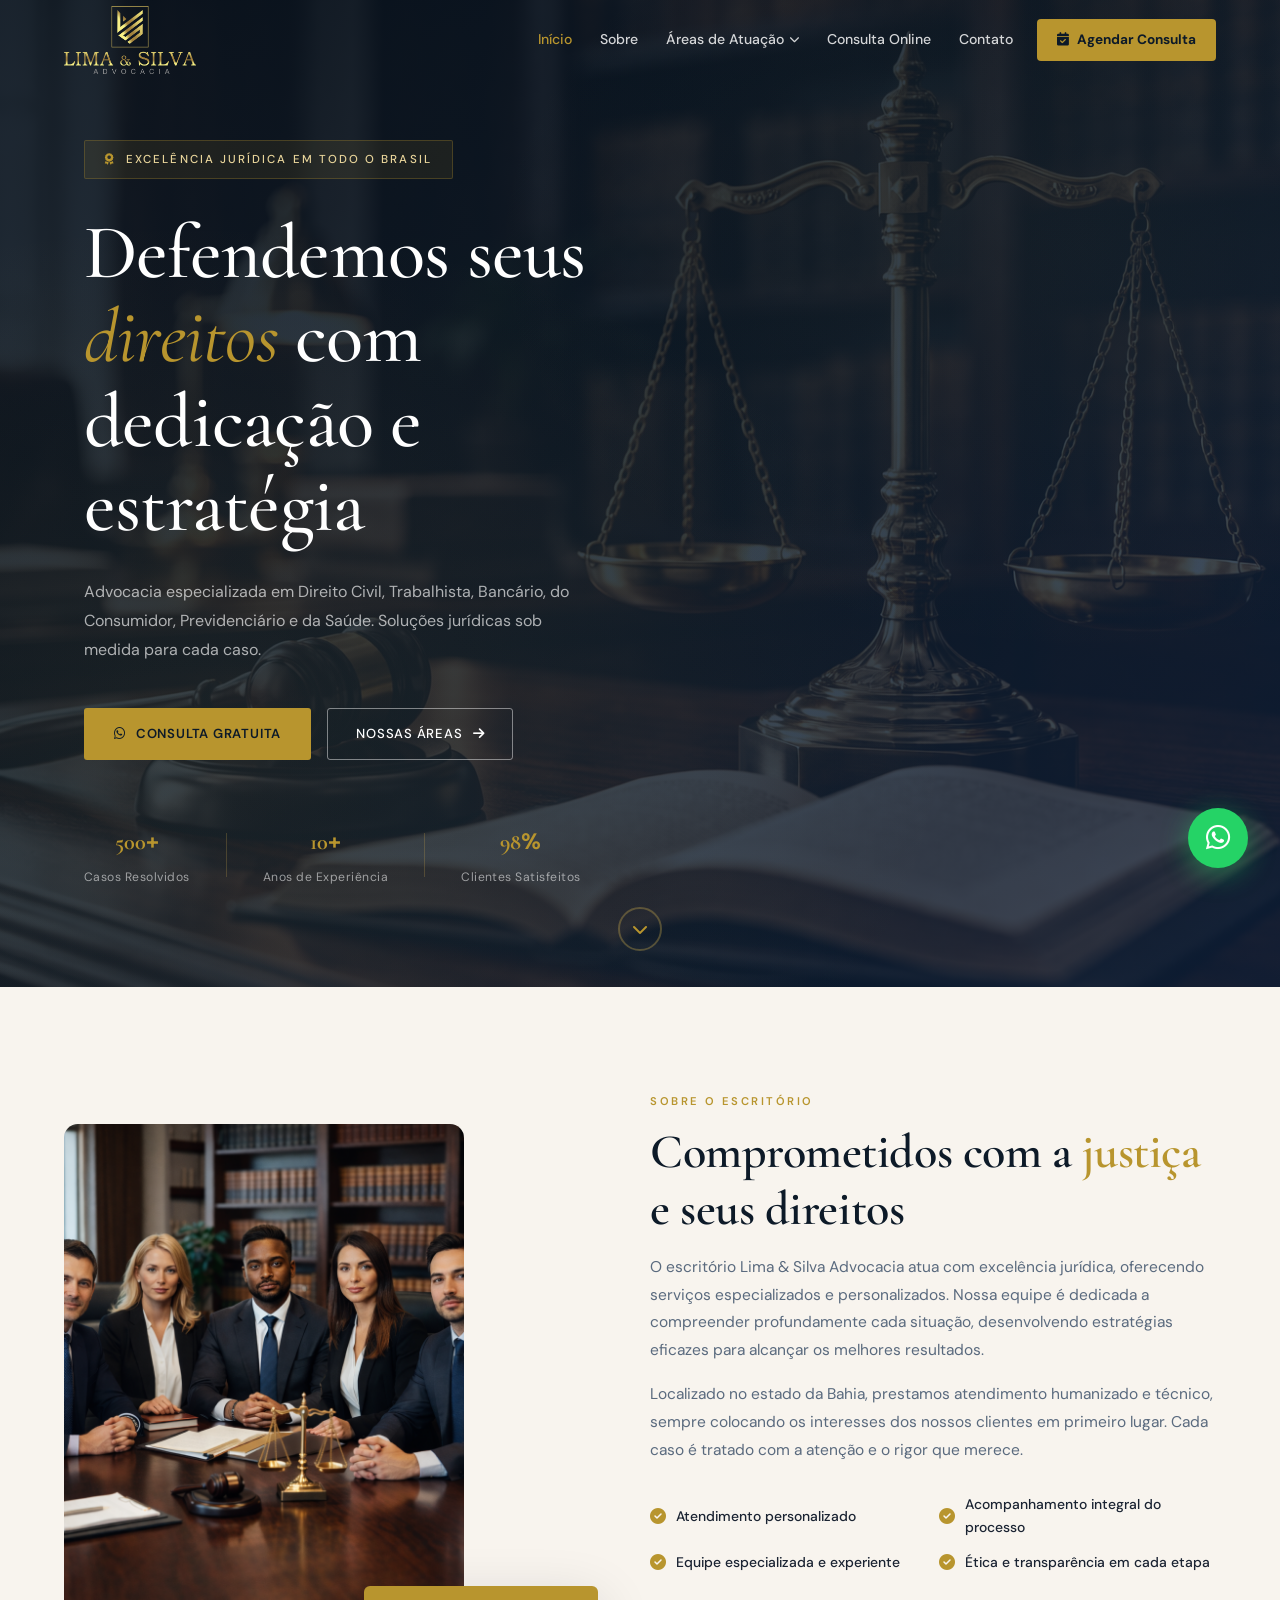
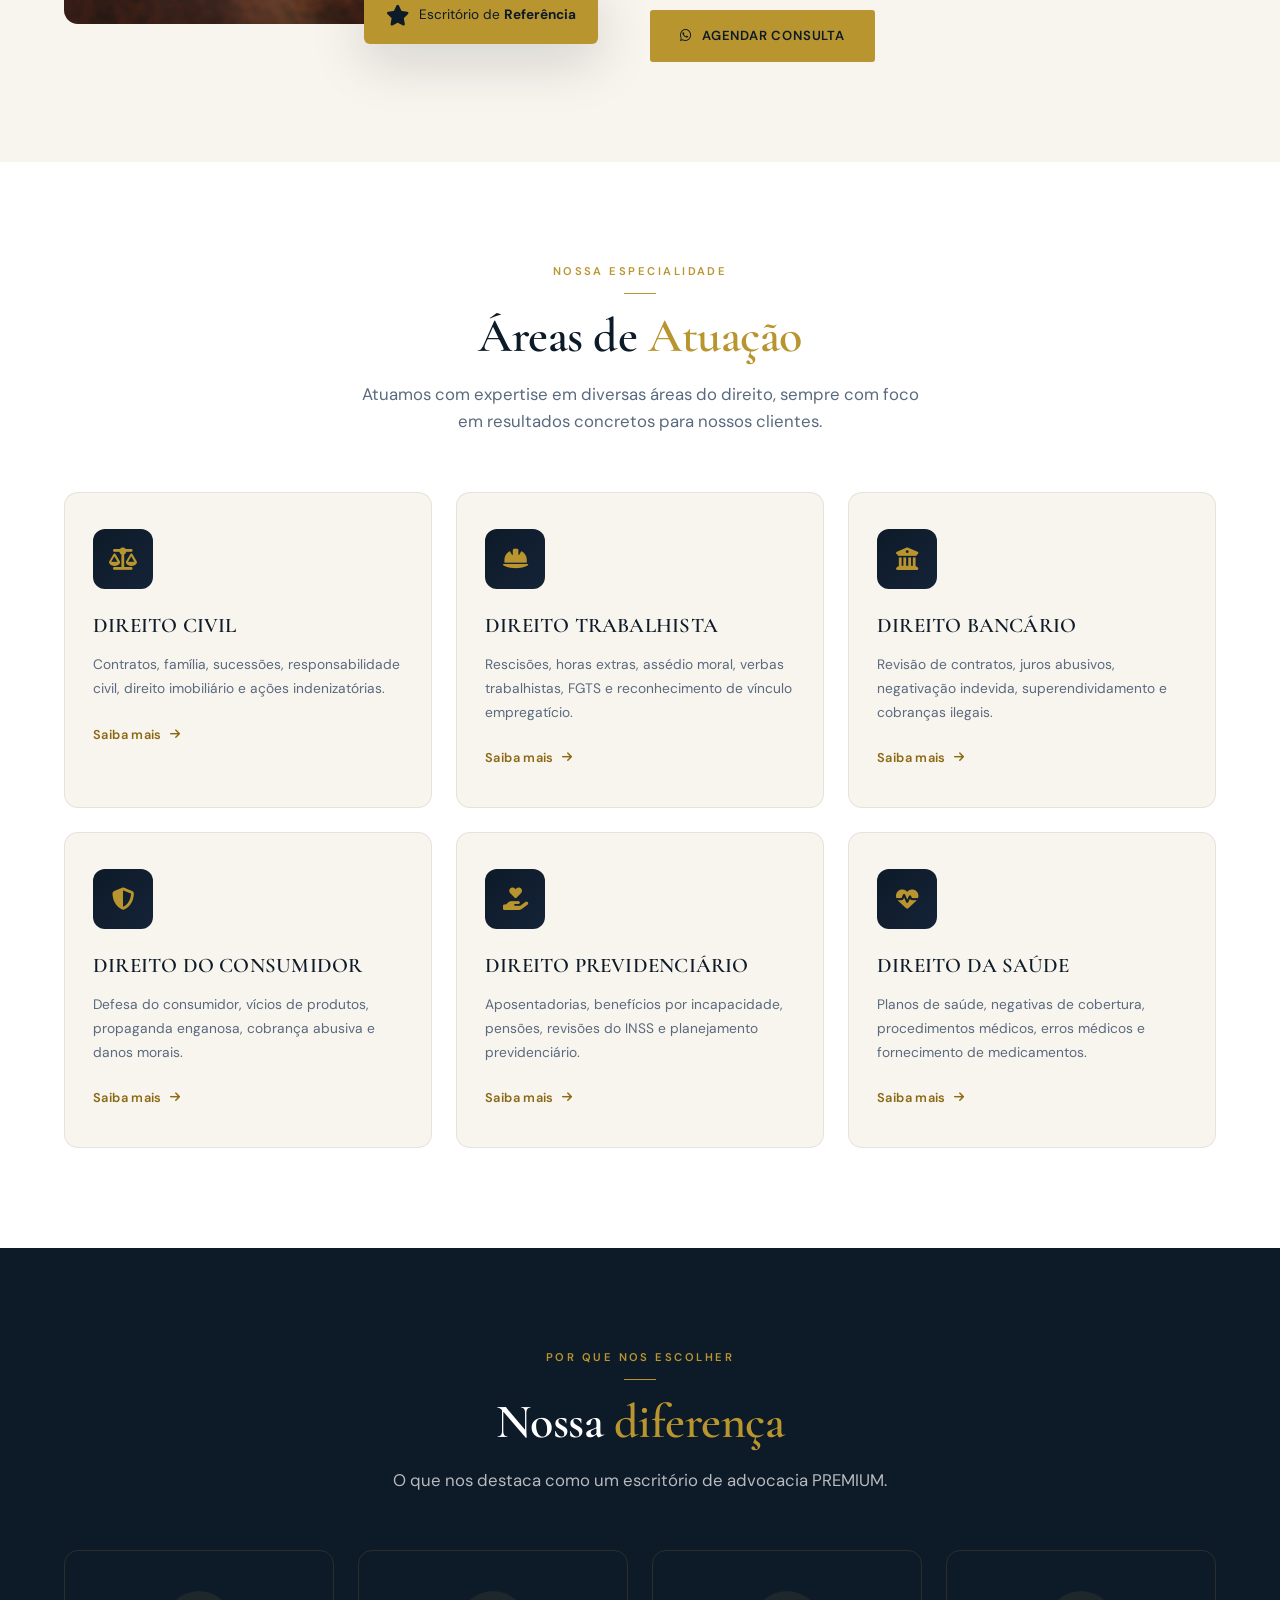
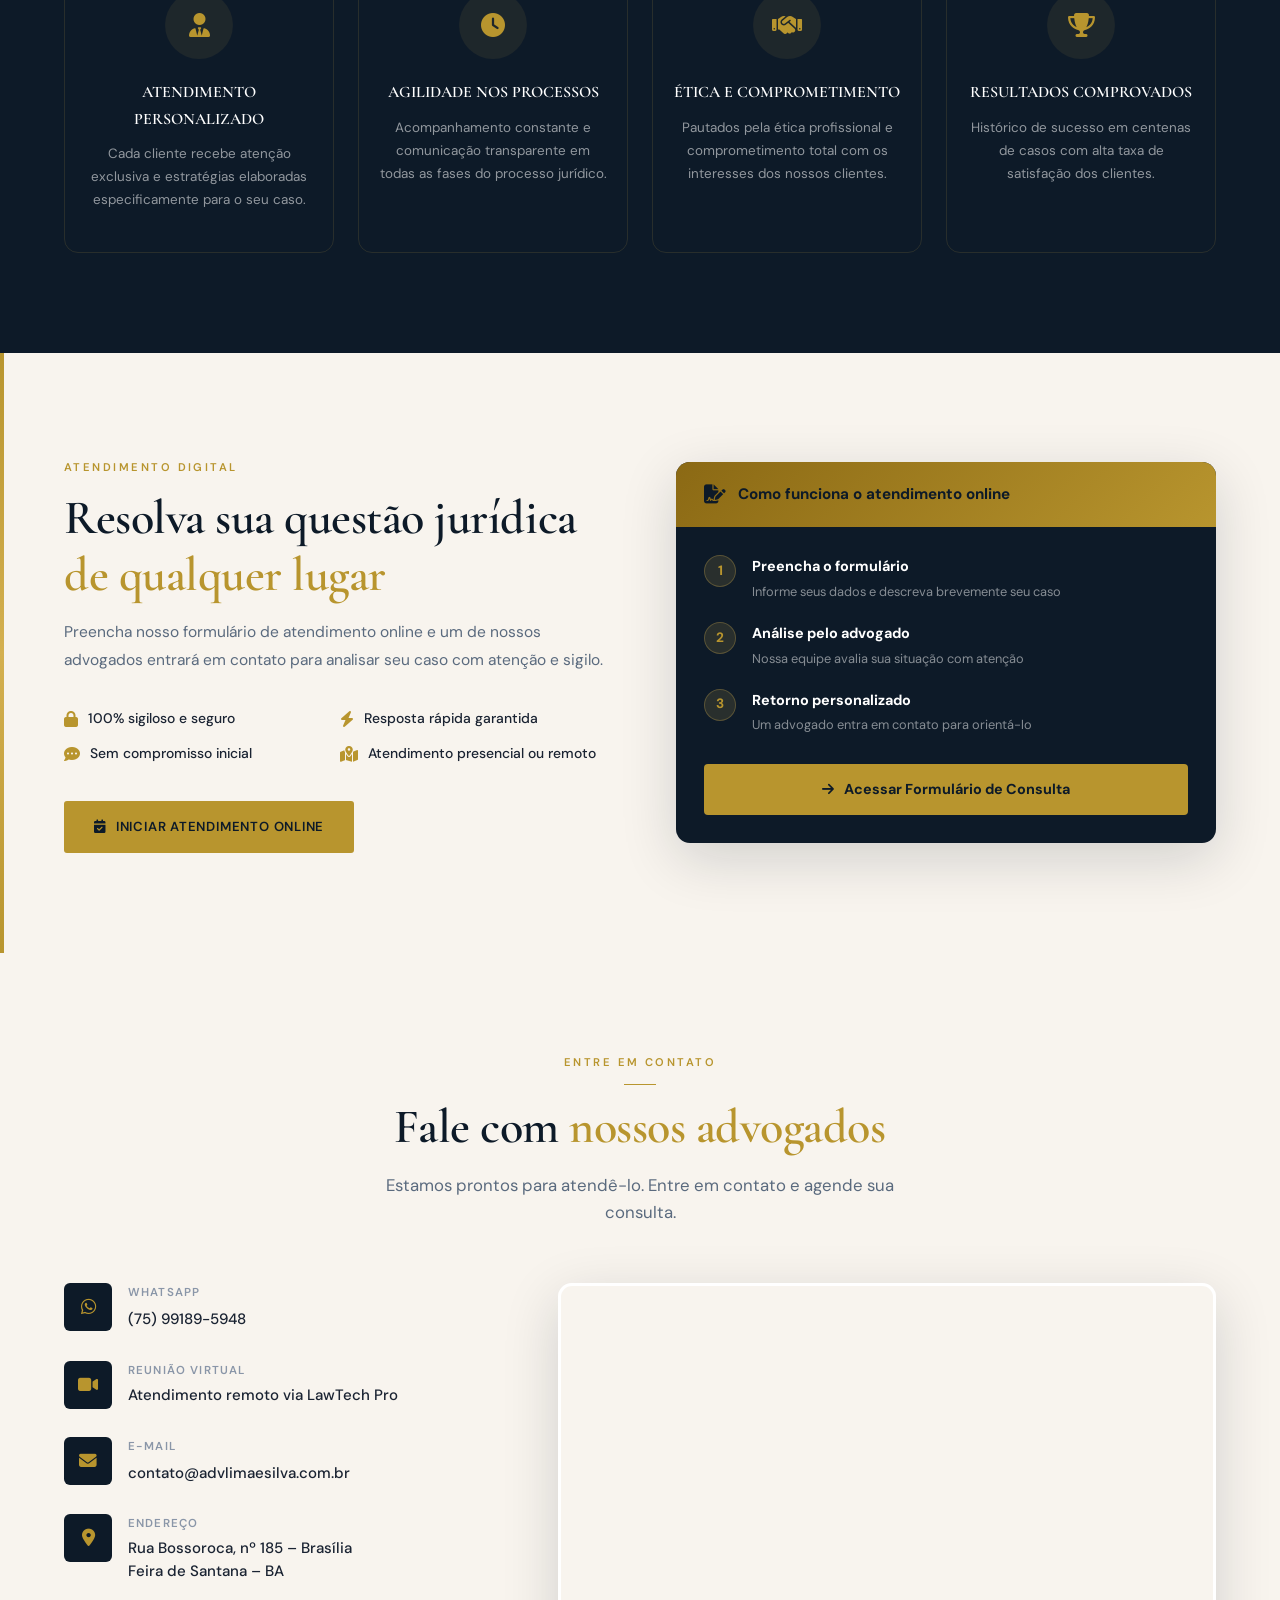
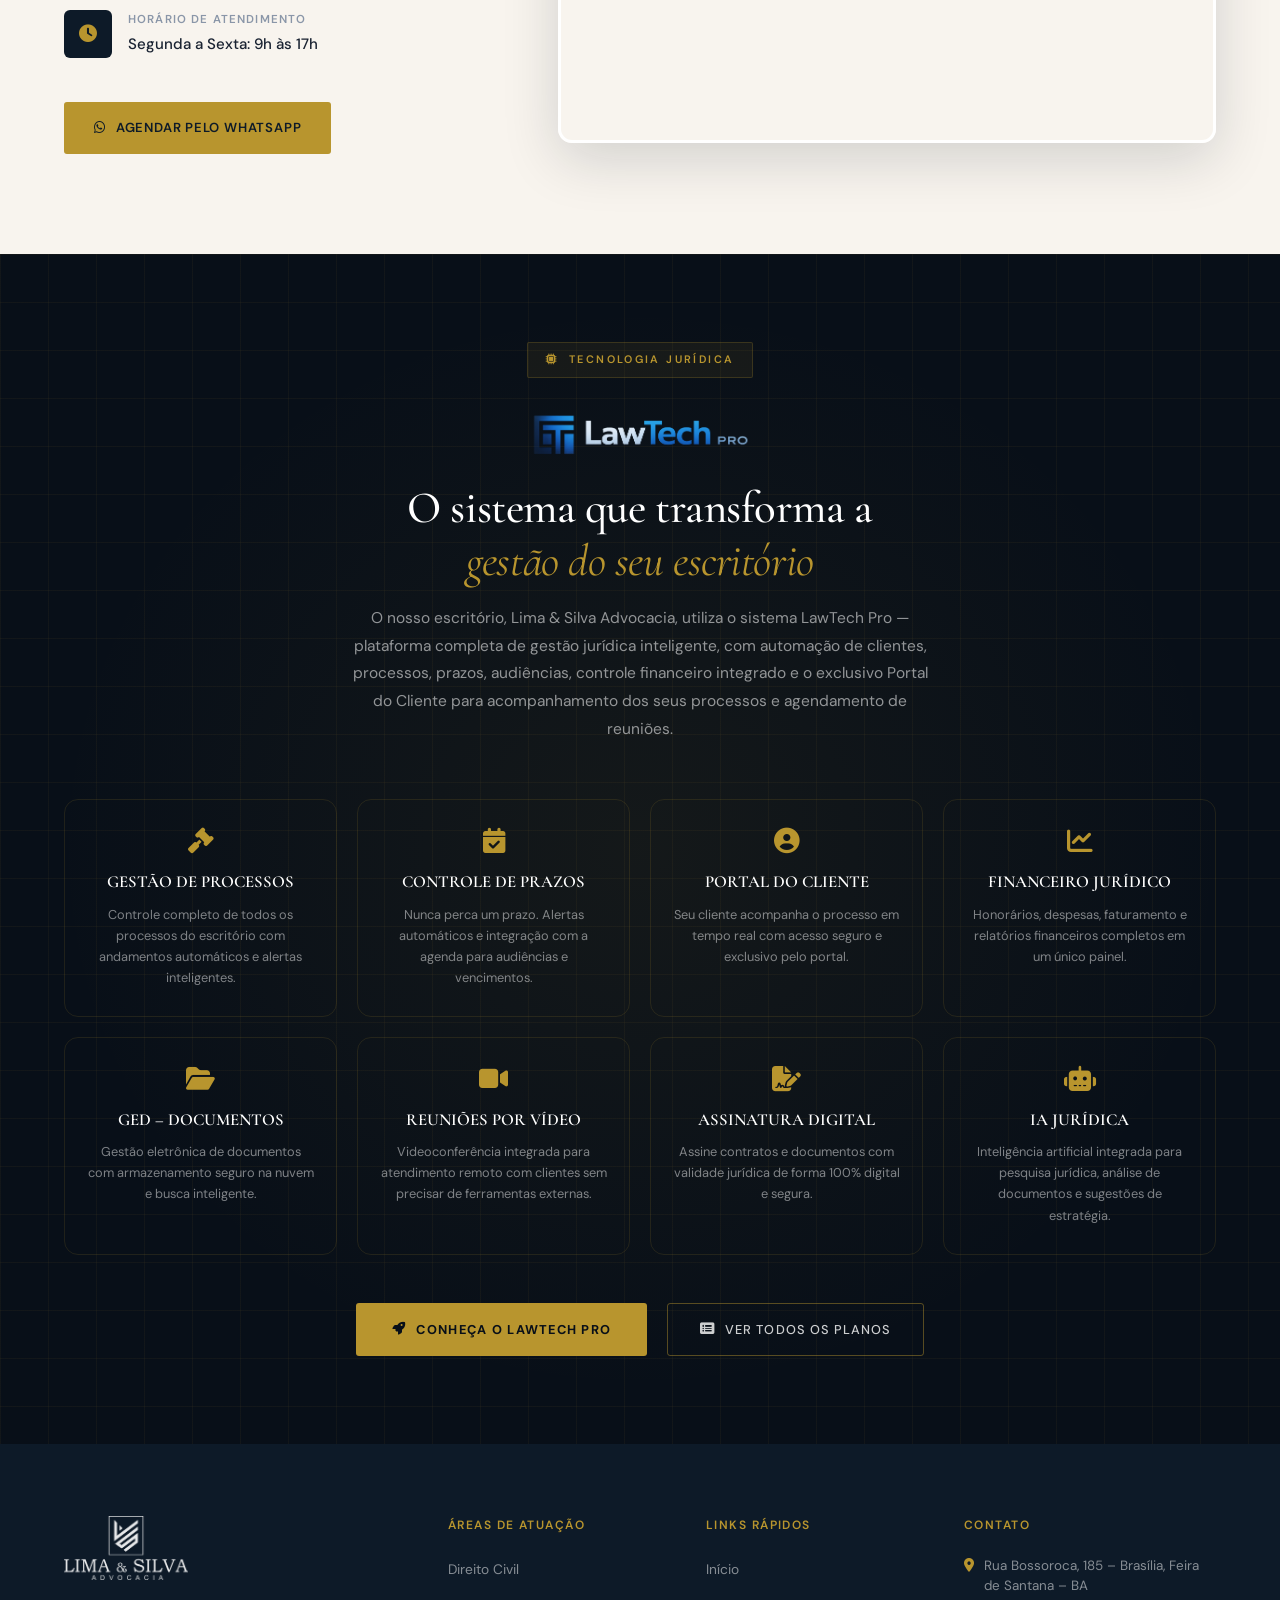
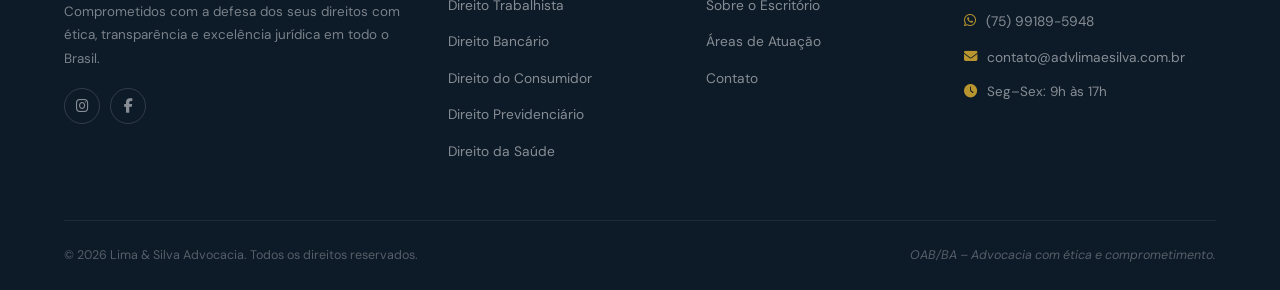
==== index.html @ 9a578c6a "style: grayscale footer logo; update location text in about section Co-Authored-By: Claude Sonnet 4." ====
<!DOCTYPE html>
<html lang="pt-BR">
<head>
  <meta charset="UTF-8">
  <meta name="viewport" content="width=device-width, initial-scale=1.0">
  <meta name="description" content="Lima & Silva Advocacia – Escritório especializado em Direito Civil, Trabalhista, Bancário, do Consumidor, Previdenciário e da Saúde. Atendimento em Feira de Santana, BA.">
  <meta name="keywords" content="advogado Feira de Santana, advocacia Bahia, direito civil, direito trabalhista, direito bancário, direito do consumidor, direito previdenciário, direito da saúde, Lima e Silva advocacia">
  <meta name="author" content="Lima & Silva Advocacia">
  <meta name="robots" content="index, follow">
  <meta name="theme-color" content="#0d1b2a">

  <!-- Open Graph -->
  <meta property="og:title" content="Lima & Silva Advocacia | Feira de Santana – BA">
  <meta property="og:description" content="Escritório de advocacia especializado com excelência jurídica em Direito Civil, Trabalhista, Bancário, Consumidor, Previdenciário e Saúde.">
  <meta property="og:type" content="website">
  <meta property="og:url" content="https://www.advlimaesilva.com.br">
  <meta property="og:locale" content="pt_BR">

  <link rel="canonical" href="https://www.advlimaesilva.com.br">
  <meta property="og:image" content="https://www.advlimaesilva.com.br/imagens/og-image.png">
  <meta property="og:image:width" content="1200">
  <meta property="og:image:height" content="630">

  <!-- Favicon -->
  <link rel="icon" type="image/png" sizes="512x512" href="imagens/Favicon.png">
  <link rel="apple-touch-icon" href="imagens/Favicon.png">

  <title>Lima & Silva Advocacia | Direito Civil, Trabalhista, Bancário | Feira de Santana – BA</title>

  <!-- Fonts -->
  <link rel="preconnect" href="https://fonts.googleapis.com">
  <link rel="preconnect" href="https://fonts.gstatic.com" crossorigin>
  <link href="https://fonts.googleapis.com/css2?family=Cormorant+Garamond:ital,wght@0,400;0,500;0,600;0,700;1,400;1,600&family=DM+Sans:opsz,wght@9..40,300;9..40,400;9..40,500;9..40,600;9..40,700&display=swap" rel="stylesheet">
  <link rel="stylesheet" href="https://cdnjs.cloudflare.com/ajax/libs/font-awesome/6.5.0/css/all.min.css">
  <link rel="stylesheet" href="style.css">

  <!-- Schema.org – LocalBusiness / LegalService -->
  <script type="application/ld+json">
  {
    "@context": "https://schema.org",
    "@type": "LegalService",
    "name": "Lima & Silva Advocacia",
    "url": "https://www.advlimaesilva.com.br",
    "telephone": "+55-75-99189-5948",
    "email": "contato@advlimaesilva.com.br",
    "address": {
      "@type": "PostalAddress",
      "streetAddress": "Rua Bossoroca, 185",
      "addressLocality": "Feira de Santana",
      "addressRegion": "BA",
      "addressCountry": "BR"
    },
    "openingHours": "Mo-Fr 09:00-17:00",
    "description": "Escritório de advocacia especializado em Direito Civil, Trabalhista, Bancário, do Consumidor, Previdenciário e da Saúde.",
    "areaServed": "Feira de Santana e região",
    "knowsAbout": ["Direito Civil","Direito Trabalhista","Direito Bancário","Direito do Consumidor","Direito Previdenciário","Direito da Saúde"],
    "priceRange": "$$"
  }
  </script>
</head>
<body>

<!-- ======== NAVBAR ======== -->
<nav class="navbar" id="navbar">
  <div class="nav-container">
    <a href="index.html" class="nav-logo">
      <img src="imagens/logo.png" alt="Lima & Silva Advocacia" class="logo-img">
    </a>
    <ul class="nav-menu" id="navMenu">
      <li><a href="#inicio" class="nav-link">Início</a></li>
      <li><a href="#sobre" class="nav-link">Sobre</a></li>
      <li class="dropdown">
        <a href="#areas" class="nav-link">Áreas de Atuação <i class="fas fa-chevron-down"></i></a>
        <ul class="dropdown-menu">
          <li><a href="direito-civil.html"><i class="fas fa-balance-scale"></i> Direito Civil</a></li>
          <li><a href="direito-trabalhista.html"><i class="fas fa-hard-hat"></i> Direito Trabalhista</a></li>
          <li><a href="direito-bancario.html"><i class="fas fa-university"></i> Direito Bancário</a></li>
          <li><a href="direito-consumidor.html"><i class="fas fa-shield-alt"></i> Direito do Consumidor</a></li>
          <li><a href="direito-previdenciario.html"><i class="fas fa-hand-holding-heart"></i> Direito Previdenciário</a></li>
          <li><a href="direito-saude.html"><i class="fas fa-heartbeat"></i> Direito da Saúde</a></li>
        </ul>
      </li>
      <li><a href="#consulta-online" class="nav-link">Consulta Online</a></li>
      <li><a href="#contato" class="nav-link">Contato</a></li>
      <li><a href="https://www.lawtechpro.com.br/p.html?id=1" class="nav-btn" target="_blank" rel="noopener"><i class="fas fa-calendar-check"></i> Agendar Consulta</a></li>
    </ul>
    <button class="hamburger" id="hamburger" aria-label="Abrir menu">
      <span></span><span></span><span></span>
    </button>
  </div>
</nav>

<!-- ======== HERO ======== -->
<section class="hero" id="inicio">
  <div class="hero-bg"></div>
  <div class="hero-content">
    <p class="hero-badge fade-up"><i class="fas fa-award"></i> Excelência Jurídica em Todo o Brasil</p>
    <h1 class="hero-title fade-up">Defendemos seus<br><em>direitos</em> com<br>dedicação e estratégia</h1>
    <p class="hero-desc fade-up">Advocacia especializada em Direito Civil, Trabalhista, Bancário, do Consumidor, Previdenciário e da Saúde. Soluções jurídicas sob medida para cada caso.</p>
    <div class="hero-actions fade-up">
      <a href="https://wa.me/5575991895948?text=Olá,%20gostaria%20de%20agendar%20uma%20consulta." class="btn-primary" target="_blank" rel="noopener">
        <i class="fab fa-whatsapp"></i> Consulta Gratuita
      </a>
      <a href="#areas" class="btn-outline">
        Nossas Áreas <i class="fas fa-arrow-right"></i>
      </a>
    </div>
    <div class="hero-stats fade-up">
      <div class="stat">
        <span class="stat-num" data-target="500">0</span><span>+</span>
        <p>Casos Resolvidos</p>
      </div>
      <div class="stat-divider"></div>
      <div class="stat">
        <span class="stat-num" data-target="10">0</span><span>+</span>
        <p>Anos de Experiência</p>
      </div>
      <div class="stat-divider"></div>
      <div class="stat">
        <span class="stat-num" data-target="98">0</span><span>%</span>
        <p>Clientes Satisfeitos</p>
      </div>
    </div>
  </div>
  <div class="hero-scroll">
    <a href="#sobre" aria-label="Rolar para baixo"><i class="fas fa-chevron-down"></i></a>
  </div>
</section>

<!-- ======== ABOUT ======== -->
<section class="about" id="sobre">
  <div class="container">
    <div class="about-grid">
      <div class="about-img fade-up">
        <div class="about-img-box">
          <div class="about-img-inner">
            <img src="imagens/Sobre.png" alt="Lima & Silva Advocacia – Equipe e Escritório">
          </div>
          <div class="about-badge">
            <i class="fas fa-star"></i>
            <span>Escritório de <strong>Referência</strong></span>
          </div>
        </div>
      </div>
      <div class="about-content fade-up">
        <span class="section-label">Sobre o Escritório</span>
        <h2 class="section-title">Comprometidos com a <span class="gold">justiça</span> e seus direitos</h2>
        <p class="about-text">O escritório Lima & Silva Advocacia atua com excelência jurídica, oferecendo serviços especializados e personalizados. Nossa equipe é dedicada a compreender profundamente cada situação, desenvolvendo estratégias eficazes para alcançar os melhores resultados.</p>
        <p class="about-text">Localizado no estado da Bahia, prestamos atendimento humanizado e técnico, sempre colocando os interesses dos nossos clientes em primeiro lugar. Cada caso é tratado com a atenção e o rigor que merece.</p>
        <div class="about-features">
          <div class="feature"><i class="fas fa-check-circle"></i><span>Atendimento personalizado</span></div>
          <div class="feature"><i class="fas fa-check-circle"></i><span>Acompanhamento integral do processo</span></div>
          <div class="feature"><i class="fas fa-check-circle"></i><span>Equipe especializada e experiente</span></div>
          <div class="feature"><i class="fas fa-check-circle"></i><span>Ética e transparência em cada etapa</span></div>
        </div>
        <a href="https://wa.me/5575991895948?text=Olá,%20gostaria%20de%20agendar%20uma%20consulta." class="btn-primary" target="_blank" rel="noopener">
          <i class="fab fa-whatsapp"></i> Agendar Consulta
        </a>
      </div>
    </div>
  </div>
</section>

<!-- ======== AREAS ======== -->
<section class="areas" id="areas">
  <div class="container">
    <div class="section-header fade-up">
      <span class="section-label">Nossa Especialidade</span>
      <h2 class="section-title">Áreas de <span class="gold">Atuação</span></h2>
      <p class="section-desc">Atuamos com expertise em diversas áreas do direito, sempre com foco em resultados concretos para nossos clientes.</p>
    </div>
    <div class="areas-grid">
      <a href="direito-civil.html" class="area-card fade-up">
        <div class="area-icon"><i class="fas fa-balance-scale"></i></div>
        <h3>Direito Civil</h3>
        <p>Contratos, família, sucessões, responsabilidade civil, direito imobiliário e ações indenizatórias.</p>
        <span class="area-link">Saiba mais <i class="fas fa-arrow-right"></i></span>
      </a>
      <a href="direito-trabalhista.html" class="area-card fade-up">
        <div class="area-icon"><i class="fas fa-hard-hat"></i></div>
        <h3>Direito Trabalhista</h3>
        <p>Rescisões, horas extras, assédio moral, verbas trabalhistas, FGTS e reconhecimento de vínculo empregatício.</p>
        <span class="area-link">Saiba mais <i class="fas fa-arrow-right"></i></span>
      </a>
      <a href="direito-bancario.html" class="area-card fade-up">
        <div class="area-icon"><i class="fas fa-university"></i></div>
        <h3>Direito Bancário</h3>
        <p>Revisão de contratos, juros abusivos, negativação indevida, superendividamento e cobranças ilegais.</p>
        <span class="area-link">Saiba mais <i class="fas fa-arrow-right"></i></span>
      </a>
      <a href="direito-consumidor.html" class="area-card fade-up">
        <div class="area-icon"><i class="fas fa-shield-alt"></i></div>
        <h3>Direito do Consumidor</h3>
        <p>Defesa do consumidor, vícios de produtos, propaganda enganosa, cobrança abusiva e danos morais.</p>
        <span class="area-link">Saiba mais <i class="fas fa-arrow-right"></i></span>
      </a>
      <a href="direito-previdenciario.html" class="area-card fade-up">
        <div class="area-icon"><i class="fas fa-hand-holding-heart"></i></div>
        <h3>Direito Previdenciário</h3>
        <p>Aposentadorias, benefícios por incapacidade, pensões, revisões do INSS e planejamento previdenciário.</p>
        <span class="area-link">Saiba mais <i class="fas fa-arrow-right"></i></span>
      </a>
      <a href="direito-saude.html" class="area-card fade-up">
        <div class="area-icon"><i class="fas fa-heartbeat"></i></div>
        <h3>Direito da Saúde</h3>
        <p>Planos de saúde, negativas de cobertura, procedimentos médicos, erros médicos e fornecimento de medicamentos.</p>
        <span class="area-link">Saiba mais <i class="fas fa-arrow-right"></i></span>
      </a>
    </div>
  </div>
</section>

<!-- ======== WHY US ======== -->
<section class="why-us">
  <div class="container">
    <div class="section-header light fade-up">
      <span class="section-label">Por Que Nos Escolher</span>
      <h2 class="section-title">Nossa <span class="gold">diferença</span></h2>
      <p class="section-desc">O que nos destaca como um escritório de advocacia PREMIUM.</p>
    </div>
    <div class="why-grid">
      <div class="why-card fade-up">
        <div class="why-icon"><i class="fas fa-user-tie"></i></div>
        <h3>Atendimento Personalizado</h3>
        <p>Cada cliente recebe atenção exclusiva e estratégias elaboradas especificamente para o seu caso.</p>
      </div>
      <div class="why-card fade-up">
        <div class="why-icon"><i class="fas fa-clock"></i></div>
        <h3>Agilidade nos Processos</h3>
        <p>Acompanhamento constante e comunicação transparente em todas as fases do processo jurídico.</p>
      </div>
      <div class="why-card fade-up">
        <div class="why-icon"><i class="fas fa-handshake"></i></div>
        <h3>Ética e Comprometimento</h3>
        <p>Pautados pela ética profissional e comprometimento total com os interesses dos nossos clientes.</p>
      </div>
      <div class="why-card fade-up">
        <div class="why-icon"><i class="fas fa-trophy"></i></div>
        <h3>Resultados Comprovados</h3>
        <p>Histórico de sucesso em centenas de casos com alta taxa de satisfação dos clientes.</p>
      </div>
    </div>
  </div>
</section>

<!-- ======== LEAD CAPTURE ======== -->
<section class="lead-capture" id="consulta-online">
  <div class="container">
    <div class="lead-grid">
      <div class="lead-content fade-up">
        <span class="section-label">Atendimento Digital</span>
        <h2 class="section-title">Resolva sua questão jurídica <span class="gold">de qualquer lugar</span></h2>
        <p>Preencha nosso formulário de atendimento online e um de nossos advogados entrará em contato para analisar seu caso com atenção e sigilo.</p>
        <div class="lead-benefits">
          <div class="lead-benefit"><i class="fas fa-lock"></i><span>100% sigiloso e seguro</span></div>
          <div class="lead-benefit"><i class="fas fa-bolt"></i><span>Resposta rápida garantida</span></div>
          <div class="lead-benefit"><i class="fas fa-comment-dots"></i><span>Sem compromisso inicial</span></div>
          <div class="lead-benefit"><i class="fas fa-map-marked-alt"></i><span>Atendimento presencial ou remoto</span></div>
        </div>
        <a href="https://www.lawtechpro.com.br/p.html?id=1" class="btn-primary" target="_blank" rel="noopener">
          <i class="fas fa-calendar-check"></i> Iniciar Atendimento Online
        </a>
      </div>
      <div class="fade-up">
        <div class="lead-card">
          <div class="lead-card-header">
            <i class="fas fa-file-signature"></i>
            <span>Como funciona o atendimento online</span>
          </div>
          <div class="lead-steps">
            <div class="lead-step">
              <div class="step-num">1</div>
              <div>
                <strong>Preencha o formulário</strong>
                <p>Informe seus dados e descreva brevemente seu caso</p>
              </div>
            </div>
            <div class="lead-step">
              <div class="step-num">2</div>
              <div>
                <strong>Análise pelo advogado</strong>
                <p>Nossa equipe avalia sua situação com atenção</p>
              </div>
            </div>
            <div class="lead-step">
              <div class="step-num">3</div>
              <div>
                <strong>Retorno personalizado</strong>
                <p>Um advogado entra em contato para orientá-lo</p>
              </div>
            </div>
          </div>
          <a href="https://www.lawtechpro.com.br/p.html?id=1" class="lead-btn" target="_blank" rel="noopener">
            <i class="fas fa-arrow-right"></i> Acessar Formulário de Consulta
          </a>
        </div>
      </div>
    </div>
  </div>
</section>

<!-- ======== CONTACT ======== -->
<section class="contact" id="contato">
  <div class="container">
    <div class="section-header fade-up">
      <span class="section-label">Entre em Contato</span>
      <h2 class="section-title">Fale com <span class="gold">nossos advogados</span></h2>
      <p class="section-desc">Estamos prontos para atendê-lo. Entre em contato e agende sua consulta.</p>
    </div>
    <div class="contact-grid">
      <div class="contact-info fade-up">
        <div class="contact-item">
          <div class="contact-icon"><i class="fab fa-whatsapp"></i></div>
          <div>
            <h4>WhatsApp</h4>
            <a href="https://wa.me/5575991895948" target="_blank" rel="noopener">(75) 99189-5948</a>
          </div>
        </div>
        <div class="contact-item">
          <div class="contact-icon"><i class="fas fa-video"></i></div>
          <div>
            <h4>Reunião Virtual</h4>
            <p>Atendimento remoto via LawTech Pro</p>
          </div>
        </div>
        <div class="contact-item">
          <div class="contact-icon"><i class="fas fa-envelope"></i></div>
          <div>
            <h4>E-mail</h4>
            <a href="mailto:contato@advlimaesilva.com.br">contato@advlimaesilva.com.br</a>
          </div>
        </div>
        <div class="contact-item">
          <div class="contact-icon"><i class="fas fa-map-marker-alt"></i></div>
          <div>
            <h4>Endereço</h4>
            <p>Rua Bossoroca, nº 185 – Brasília<br>Feira de Santana – BA</p>
          </div>
        </div>
        <div class="contact-item">
          <div class="contact-icon"><i class="fas fa-clock"></i></div>
          <div>
            <h4>Horário de Atendimento</h4>
            <p>Segunda a Sexta: 9h às 17h</p>
          </div>
        </div>
        <a href="https://wa.me/5575991895948?text=Olá,%20gostaria%20de%20agendar%20uma%20consulta." class="btn-primary wpp-btn" target="_blank" rel="noopener">
          <i class="fab fa-whatsapp"></i> Agendar pelo WhatsApp
        </a>
      </div>
      <div class="contact-map fade-up">
        <iframe
          src="https://maps.google.com/maps?q=Rua+Bossoroca+185+Brasilia+Feira+de+Santana+BA&output=embed"
          title="Localização Lima & Silva Advocacia – Feira de Santana BA"
          allowfullscreen=""
          loading="lazy"
          referrerpolicy="no-referrer-when-downgrade">
        </iframe>
      </div>
    </div>
  </div>
</section>

<!-- ======== LAWTECH PRO BANNER ======== -->
<section class="lawtech-banner" id="lawtech">
  <div class="container">
    <div class="lawtech-inner">

      <div class="lawtech-top fade-up">
        <div class="lawtech-eyebrow"><i class="fas fa-microchip"></i> Tecnologia Jurídica</div>
        <img src="imagens/Logo LawTech Pro.png" alt="LawTech Pro" class="lawtech-logo-img">
        <h2 class="lawtech-headline">O sistema que transforma a<br><em>gestão do seu escritório</em></h2>
        <p class="lawtech-sub">O nosso escritório, Lima &amp; Silva Advocacia, utiliza o sistema LawTech Pro — plataforma completa de gestão jurídica inteligente, com automação de clientes, processos, prazos, audiências, controle financeiro integrado e o exclusivo Portal do Cliente para acompanhamento dos seus processos e agendamento de reuniões.</p>
      </div>

      <!-- 8 Feature Cards -->
      <div class="lawtech-features-grid fade-up">
        <div class="lawtech-feat-card">
          <i class="fas fa-gavel"></i>
          <h4>Gestão de Processos</h4>
          <p>Controle completo de todos os processos do escritório com andamentos automáticos e alertas inteligentes.</p>
        </div>
        <div class="lawtech-feat-card">
          <i class="fas fa-calendar-check"></i>
          <h4>Controle de Prazos</h4>
          <p>Nunca perca um prazo. Alertas automáticos e integração com a agenda para audiências e vencimentos.</p>
        </div>
        <div class="lawtech-feat-card">
          <i class="fas fa-user-circle"></i>
          <h4>Portal do Cliente</h4>
          <p>Seu cliente acompanha o processo em tempo real com acesso seguro e exclusivo pelo portal.</p>
        </div>
        <div class="lawtech-feat-card">
          <i class="fas fa-chart-line"></i>
          <h4>Financeiro Jurídico</h4>
          <p>Honorários, despesas, faturamento e relatórios financeiros completos em um único painel.</p>
        </div>
        <div class="lawtech-feat-card">
          <i class="fas fa-folder-open"></i>
          <h4>GED – Documentos</h4>
          <p>Gestão eletrônica de documentos com armazenamento seguro na nuvem e busca inteligente.</p>
        </div>
        <div class="lawtech-feat-card">
          <i class="fas fa-video"></i>
          <h4>Reuniões por Vídeo</h4>
          <p>Videoconferência integrada para atendimento remoto com clientes sem precisar de ferramentas externas.</p>
        </div>
        <div class="lawtech-feat-card">
          <i class="fas fa-file-signature"></i>
          <h4>Assinatura Digital</h4>
          <p>Assine contratos e documentos com validade jurídica de forma 100% digital e segura.</p>
        </div>
        <div class="lawtech-feat-card">
          <i class="fas fa-robot"></i>
          <h4>IA Jurídica</h4>
          <p>Inteligência artificial integrada para pesquisa jurídica, análise de documentos e sugestões de estratégia.</p>
        </div>
      </div>

      <div class="lawtech-ctas fade-up">
        <a href="https://www.lawtechpro.com.br" class="btn-lawtech-primary" target="_blank" rel="noopener">
          <i class="fas fa-rocket"></i> Conheça o LawTech Pro
        </a>
        <a href="https://www.lawtechpro.com.br" class="btn-lawtech-outline" target="_blank" rel="noopener">
          <i class="fas fa-list-alt"></i> Ver Todos os Planos
        </a>
      </div>

    </div>
  </div>
</section>

<!-- ======== FOOTER ======== -->
<footer class="footer">
  <div class="container">
    <div class="footer-grid">
      <div class="footer-brand">
        <img src="imagens/logo.png" alt="Lima & Silva Advocacia" class="footer-logo-img">
        <p class="footer-desc">Comprometidos com a defesa dos seus direitos com ética, transparência e excelência jurídica em todo o Brasil.</p>
        <div class="footer-social">
          <a href="https://www.instagram.com/adv.limaesilva" target="_blank" rel="noopener" aria-label="Instagram"><i class="fab fa-instagram"></i></a>
          <a href="https://www.facebook.com/adv.limaesilva" target="_blank" rel="noopener" aria-label="Facebook"><i class="fab fa-facebook-f"></i></a>
        </div>
      </div>
      <div class="footer-col">
        <h4>Áreas de Atuação</h4>
        <ul>
          <li><a href="direito-civil.html">Direito Civil</a></li>
          <li><a href="direito-trabalhista.html">Direito Trabalhista</a></li>
          <li><a href="direito-bancario.html">Direito Bancário</a></li>
          <li><a href="direito-consumidor.html">Direito do Consumidor</a></li>
          <li><a href="direito-previdenciario.html">Direito Previdenciário</a></li>
          <li><a href="direito-saude.html">Direito da Saúde</a></li>
        </ul>
      </div>
      <div class="footer-col">
        <h4>Links Rápidos</h4>
        <ul>
          <li><a href="#inicio">Início</a></li>
          <li><a href="#sobre">Sobre o Escritório</a></li>
          <li><a href="#areas">Áreas de Atuação</a></li>
          <li><a href="#contato">Contato</a></li>
        </ul>
      </div>
      <div class="footer-col">
        <h4>Contato</h4>
        <ul class="footer-contact">
          <li><i class="fas fa-map-marker-alt"></i> Rua Bossoroca, 185 – Brasília, Feira de Santana – BA</li>
          <li><i class="fab fa-whatsapp"></i> <a href="https://wa.me/5575991895948" target="_blank" rel="noopener">(75) 99189-5948</a></li>
          <li><i class="fas fa-envelope"></i> <a href="mailto:contato@advlimaesilva.com.br">contato@advlimaesilva.com.br</a></li>
          <li><i class="fas fa-clock"></i> Seg–Sex: 9h às 17h</li>
        </ul>
      </div>
    </div>
    <div class="footer-bottom">
      <p>© 2026 Lima & Silva Advocacia. Todos os direitos reservados.</p>
      <p class="footer-oab">OAB/BA – Advocacia com ética e comprometimento.</p>
    </div>
  </div>
</footer>

<!-- ======== WHATSAPP FLOAT ======== -->
<a href="https://wa.me/5575991895948?text=Olá,%20gostaria%20de%20agendar%20uma%20consulta." class="whatsapp-float" target="_blank" rel="noopener" aria-label="Fale pelo WhatsApp">
  <i class="fab fa-whatsapp"></i>
  <span class="wpp-tooltip">Fale Conosco</span>
</a>

<!-- ======== BACK TO TOP ======== -->
<button class="back-to-top" id="backToTop" aria-label="Voltar ao topo">
  <i class="fas fa-chevron-up"></i>
</button>

<script src="script.js"></script>
</body>
</html>
---- style.css ----
/* ========================================
   LIMA & SILVA ADVOCACIA — STYLE SHEET
   ======================================== */

/* === VARIABLES === */
:root {
  --navy:       #0d1a28;
  --navy-mid:   #152338;
  --navy-light: #1e3250;
  --gold:       #b8952e;
  --gold-light: #d4b050;
  --gold-pale:  #e8d49a;
  --gold-dark:  #8b6914;
  --white:      #ffffff;
  --cream:      #f8f4ee;
  --cream-mid:  #f0ead9;
  --gray:       #8a96a8;
  --text:       #1a2332;
  --text-light: #5a6a7e;
  --shadow:     0 4px 28px rgba(13,26,40,0.09);
  --shadow-lg:  0 16px 56px rgba(13,26,40,0.16);
  --radius:     6px;
  --radius-lg:  14px;
  --transition: all 0.32s ease;
  --font-heading: 'Cormorant Garamond', 'Georgia', serif;
  --font-body:    'DM Sans', system-ui, sans-serif;
}

/* === RESET === */
*, *::before, *::after { box-sizing: border-box; margin: 0; padding: 0; }
html { scroll-behavior: smooth; font-size: 16px; }
body { font-family: var(--font-body); color: var(--text); background: var(--white); line-height: 1.65; overflow-x: hidden; -webkit-font-smoothing: antialiased; }
img { max-width: 100%; display: block; }
a { text-decoration: none; color: inherit; }
ul { list-style: none; }
button { cursor: pointer; border: none; background: none; font-family: inherit; }

/* === LOGO IMAGE === */
.logo-img {
  height: 68px;
  width: auto;
  max-width: 240px;
  object-fit: contain;
  object-position: left center;
  display: block;
  flex-shrink: 0;
}
.footer-logo-img {
  height: 64px;
  width: auto;
  filter: grayscale(100%) brightness(0.65);
  max-width: 220px;
  object-fit: contain;
  display: block;
  margin-bottom: 20px;
  filter: brightness(0) invert(1);
  opacity: 0.9;
}

/* === UTILITIES === */
.container { max-width: 1200px; margin: 0 auto; padding: 0 24px; }
.gold { color: var(--gold); }

.section-label {
  display: inline-block;
  font-family: var(--font-body);
  font-size: 0.7rem;
  font-weight: 600;
  letter-spacing: 0.22em;
  text-transform: uppercase;
  color: var(--gold);
  margin-bottom: 14px;
  position: relative;
  padding-left: 30px;
}
.section-label::before {
  content: '';
  position: absolute;
  left: 0; top: 50%;
  transform: translateY(-50%);
  width: 22px; height: 1.5px;
  background: var(--gold);
}
.section-title {
  font-family: var(--font-heading);
  font-size: clamp(2rem, 3.8vw, 3rem);
  font-weight: 600;
  color: var(--navy);
  line-height: 1.18;
  margin-bottom: 16px;
  letter-spacing: -0.01em;
}
/* Italic emphasis no título */
.section-title em { font-style: italic; font-weight: 400; }
.section-header { text-align: center; margin-bottom: 56px; }
.section-header .section-label { padding-left: 0; display: block; padding-bottom: 14px; }
.section-header .section-label::before {
  left: 50%; top: auto; bottom: 0;
  transform: translateX(-50%);
  width: 32px;
}
.section-desc { font-size: 1.05rem; color: var(--text-light); max-width: 580px; margin: 0 auto; }
.section-header.light .section-title { color: var(--white); }
.section-header.light .section-desc { color: rgba(255,255,255,0.7); }

/* === BUTTONS === */
.btn-primary {
  display: inline-flex;
  align-items: center;
  gap: 10px;
  background: var(--gold);
  color: var(--navy);
  font-family: var(--font-body);
  font-weight: 600;
  font-size: 0.82rem;
  letter-spacing: 0.06em;
  text-transform: uppercase;
  padding: 15px 30px;
  border-radius: 3px;
  transition: var(--transition);
}
.btn-primary:hover {
  background: var(--gold-light);
  transform: translateY(-2px);
  box-shadow: 0 10px 28px rgba(184,149,46,0.35);
}
.btn-outline {
  display: inline-flex;
  align-items: center;
  gap: 10px;
  border: 1.5px solid rgba(255,255,255,0.45);
  color: var(--white);
  font-family: var(--font-body);
  font-weight: 500;
  font-size: 0.82rem;
  letter-spacing: 0.06em;
  text-transform: uppercase;
  padding: 13px 28px;
  border-radius: 3px;
  transition: var(--transition);
}
.btn-outline:hover { border-color: var(--gold); color: var(--gold); }

/* ========================================
   NAVBAR
   ======================================== */
.navbar {
  position: fixed;
  top: 0; left: 0; right: 0;
  z-index: 1000;
  background: transparent;
  transition: var(--transition);
}
.navbar.scrolled {
  background: rgba(13,27,42,0.97);
  backdrop-filter: blur(12px);
  box-shadow: 0 2px 24px rgba(0,0,0,0.25);
}
.nav-container {
  max-width: 1200px;
  margin: 0 auto;
  padding: 0 24px;
  display: flex;
  align-items: center;
  justify-content: space-between;
  height: 80px;
}
.nav-logo { display: flex; flex-direction: column; line-height: 1; flex-shrink: 0; }
.logo-text {
  font-family: var(--font-heading);
  font-size: 1.35rem;
  font-weight: 600;
  color: var(--white);
  letter-spacing: 0.01em;
}
.logo-amp { color: var(--gold); }
.logo-sub {
  font-size: 0.57rem;
  letter-spacing: 0.3em;
  text-transform: uppercase;
  color: var(--gold);
  margin-top: 3px;
}
.nav-menu {
  display: flex;
  align-items: center;
  gap: 4px;
}
.nav-link {
  color: rgba(255,255,255,0.82);
  font-size: 0.88rem;
  font-weight: 500;
  padding: 8px 12px;
  border-radius: 4px;
  transition: var(--transition);
  display: flex;
  align-items: center;
  gap: 5px;
  white-space: nowrap;
}
.nav-link:hover, .nav-link.active { color: var(--gold); }
.nav-link i { font-size: 0.65rem; transition: transform 0.3s; }
.nav-btn {
  background: var(--gold);
  color: var(--navy) !important;
  font-weight: 700;
  font-size: 0.85rem;
  padding: 10px 20px;
  border-radius: 4px;
  display: inline-flex;
  align-items: center;
  gap: 8px;
  transition: var(--transition);
  white-space: nowrap;
  margin-left: 8px;
}
.nav-btn:hover { background: var(--gold-light); transform: translateY(-1px); }

/* Dropdown */
.dropdown { position: relative; }
.dropdown-menu {
  display: none;
  position: absolute;
  top: calc(100% + 10px);
  left: 50%;
  transform: translateX(-50%);
  background: var(--navy);
  border: 1px solid rgba(201,168,76,0.25);
  border-radius: var(--radius);
  min-width: 260px;
  padding: 8px 0;
  box-shadow: var(--shadow-lg);
  z-index: 100;
  animation: fadeDown 0.2s ease;
}
.dropdown-menu::before {
  content: '';
  position: absolute;
  top: -7px; left: 50%;
  transform: translateX(-50%);
  border: 7px solid transparent;
  border-top: 0;
  border-bottom-color: rgba(201,168,76,0.25);
}
.dropdown:hover .dropdown-menu,
.dropdown.is-open .dropdown-menu { display: block; }
.dropdown:hover .nav-link i,
.dropdown.is-open .nav-link i { transform: rotate(180deg); }
/* Transparent bridge that fills the gap so mouse doesn't "leave" dropdown */
.dropdown::after {
  content: '';
  position: absolute;
  top: 100%;
  left: -12px;
  right: -12px;
  height: 12px;
}
.dropdown-menu a {
  display: flex;
  align-items: center;
  gap: 12px;
  padding: 11px 20px;
  color: rgba(255,255,255,0.78);
  font-size: 0.87rem;
  font-weight: 500;
  transition: var(--transition);
}
.dropdown-menu a i { color: var(--gold); width: 18px; text-align: center; font-size: 0.85rem; }
.dropdown-menu a:hover { color: var(--gold); background: rgba(201,168,76,0.08); }

/* Hamburger */
.hamburger {
  display: none;
  flex-direction: column;
  gap: 5px;
  padding: 8px;
}
.hamburger span {
  display: block;
  width: 24px; height: 2px;
  background: var(--white);
  border-radius: 2px;
  transition: var(--transition);
}
.hamburger.active span:nth-child(1) { transform: translateY(7px) rotate(45deg); }
.hamburger.active span:nth-child(2) { opacity: 0; }
.hamburger.active span:nth-child(3) { transform: translateY(-7px) rotate(-45deg); }

/* ========================================
   HERO
   ======================================== */
.hero {
  position: relative;
  min-height: 100vh;
  display: flex;
  align-items: center;
  overflow: hidden;
}
.hero-bg {
  position: absolute;
  inset: 0;
  background-image: url('imagens/hero-bg.png');
  background-size: cover;
  background-position: center center;
  background-repeat: no-repeat;
}
.hero-bg::before {
  content: '';
  position: absolute;
  inset: 0;
  background: linear-gradient(135deg, rgba(7,17,28,0.92) 0%, rgba(13,27,42,0.85) 50%, rgba(15,35,64,0.78) 100%);
}
.hero-bg::after {
  content: '';
  position: absolute;
  inset: 0;
  background:
    radial-gradient(ellipse at 15% 75%, rgba(201,168,76,0.08) 0%, transparent 50%),
    radial-gradient(ellipse at 85% 25%, rgba(201,168,76,0.04) 0%, transparent 40%);
}
.hero-content {
  position: relative;
  z-index: 2;
  padding: 140px 24px 100px;
  max-width: 680px;
  margin-left: max(24px, calc(50vw - 580px));
}
.hero-badge {
  display: inline-flex;
  align-items: center;
  gap: 10px;
  background: rgba(184,149,46,0.1);
  border: 1px solid rgba(184,149,46,0.28);
  color: var(--gold-pale);
  font-family: var(--font-body);
  font-size: 0.72rem;
  font-weight: 500;
  letter-spacing: 0.18em;
  text-transform: uppercase;
  padding: 9px 20px;
  border-radius: 2px;
  margin-bottom: 32px;
}
.hero-badge i { color: var(--gold); }
.hero-title {
  font-family: var(--font-heading);
  font-size: clamp(2.8rem, 6vw, 4.8rem);
  font-weight: 500;
  color: var(--white);
  line-height: 1.1;
  margin-bottom: 28px;
  letter-spacing: -0.01em;
}
.hero-title em { font-style: italic; font-weight: 400; color: var(--gold); }
.hero-desc {
  font-size: 1rem;
  color: rgba(255,255,255,0.65);
  line-height: 1.82;
  margin-bottom: 44px;
  max-width: 500px;
}
.hero-actions { display: flex; gap: 16px; flex-wrap: wrap; margin-bottom: 64px; }
.hero-stats {
  display: flex;
  align-items: center;
  gap: 36px;
  flex-wrap: wrap;
}
.stat { text-align: center; }
.stat-num {
  font-family: var(--font-heading);
  font-size: 2.2rem;
  font-weight: 700;
  color: var(--gold);
  line-height: 1;
  display: inline;
}
.stat > span { color: var(--gold); font-weight: 700; font-size: 1.4rem; }
.stat p { color: rgba(255,255,255,0.55); font-size: 0.76rem; margin-top: 6px; letter-spacing: 0.04em; }
.stat-divider { width: 1px; height: 44px; background: rgba(201,168,76,0.25); }
.hero-scroll {
  position: absolute;
  bottom: 36px; left: 50%;
  transform: translateX(-50%);
  z-index: 2;
}
.hero-scroll a {
  display: flex;
  align-items: center;
  justify-content: center;
  width: 44px; height: 44px;
  border: 2px solid rgba(201,168,76,0.35);
  border-radius: 50%;
  color: var(--gold);
  animation: bounce 2.2s infinite;
}

/* ========================================
   ABOUT
   ======================================== */
.about { padding: 100px 0; background: var(--cream); }
.about-grid { display: grid; grid-template-columns: 1fr 1.1fr; gap: 72px; align-items: center; }
.about-img-box { position: relative; }
.about-img-inner {
  aspect-ratio: 4/5;
  max-height: 500px;
  border-radius: var(--radius-lg);
  overflow: hidden;
  position: relative;
}
.about-img-inner img {
  width: 100%;
  height: 100%;
  object-fit: cover;
  object-position: center top;
  display: block;
}
.about-badge {
  position: absolute;
  bottom: -20px; right: -20px;
  background: var(--gold);
  color: var(--navy);
  padding: 18px 22px;
  border-radius: var(--radius);
  display: flex;
  align-items: center;
  gap: 10px;
  box-shadow: var(--shadow-lg);
  font-size: 0.85rem;
}
.about-badge i { font-size: 1.3rem; }
.about-badge strong { font-weight: 700; }
.about-content .section-label { padding-left: 0; }
.about-content .section-label::before { display: none; }
.about-text { color: var(--text-light); margin-bottom: 16px; line-height: 1.8; font-size: 0.97rem; }
.about-features { display: grid; grid-template-columns: 1fr 1fr; gap: 12px; margin: 28px 0 36px; }
.feature { display: flex; align-items: center; gap: 10px; font-size: 0.87rem; font-weight: 500; color: var(--text); }
.feature i { color: var(--gold); font-size: 1rem; flex-shrink: 0; }

/* ========================================
   AREAS
   ======================================== */
.areas { padding: 100px 0; background: var(--white); }
.areas-grid { display: grid; grid-template-columns: repeat(3, 1fr); gap: 24px; }
.area-card {
  background: var(--cream);
  border: 1px solid rgba(13,26,40,0.08);
  border-radius: var(--radius-lg);
  padding: 36px 28px;
  display: block;
  transition: var(--transition);
  position: relative;
  overflow: hidden;
}
.area-card::before {
  content: '';
  position: absolute;
  top: 0; left: 0; right: 0;
  height: 3px;
  background: linear-gradient(to right, var(--gold), var(--gold-light));
  transform: scaleX(0);
  transform-origin: left;
  transition: transform 0.35s ease;
}
.area-card:hover { transform: translateY(-5px); box-shadow: var(--shadow-lg); border-color: transparent; background: var(--white); }
.area-card:hover::before { transform: scaleX(1); }
.area-icon {
  width: 60px; height: 60px;
  background: linear-gradient(135deg, var(--navy) 0%, var(--navy-mid) 100%);
  border-radius: 12px;
  display: flex;
  align-items: center;
  justify-content: center;
  margin-bottom: 20px;
  transition: var(--transition);
}
.area-icon i { font-size: 1.4rem; color: var(--gold); }
.area-card:hover .area-icon { background: var(--gold); }
.area-card:hover .area-icon i { color: var(--navy); }
.area-card h3 {
  font-family: var(--font-heading);
  font-size: 1.3rem;
  font-weight: 600;
  color: var(--navy);
  margin-bottom: 10px;
  letter-spacing: 0.01em;
  text-transform: uppercase;
}
.area-card p { font-size: 0.86rem; color: var(--text-light); line-height: 1.72; margin-bottom: 20px; }
.area-link {
  display: inline-flex;
  align-items: center;
  gap: 8px;
  font-size: 0.8rem;
  font-weight: 600;
  color: var(--gold-dark);
  letter-spacing: 0.03em;
  transition: var(--transition);
}
.area-card:hover .area-link { gap: 12px; color: var(--gold); }
.area-link i { font-size: 0.72rem; }

/* ========================================
   WHY US
   ======================================== */
.why-us { padding: 100px 0; background: var(--navy); }
.why-grid { display: grid; grid-template-columns: repeat(4, 1fr); gap: 24px; }
.why-card {
  text-align: center;
  padding: 40px 20px;
  border: 1px solid rgba(201,168,76,0.14);
  border-radius: var(--radius-lg);
  transition: var(--transition);
}
.why-card:hover { border-color: rgba(201,168,76,0.5); background: rgba(201,168,76,0.04); }
.why-icon {
  width: 68px; height: 68px;
  background: rgba(201,168,76,0.09);
  border-radius: 50%;
  display: flex;
  align-items: center;
  justify-content: center;
  margin: 0 auto 20px;
  transition: var(--transition);
}
.why-icon i { font-size: 1.5rem; color: var(--gold); }
.why-card:hover .why-icon { background: var(--gold); }
.why-card:hover .why-icon i { color: var(--navy); }
.why-card h3 { font-family: var(--font-heading); font-size: 1rem; font-weight: 600; color: var(--white); margin-bottom: 10px; text-transform: uppercase; }
.why-card p { font-size: 0.84rem; color: rgba(255,255,255,0.55); line-height: 1.72; }

/* ========================================
   CONTACT
   ======================================== */
.contact { padding: 100px 0; background: var(--cream); }
.contact-grid { display: grid; grid-template-columns: 1fr 1.5fr; gap: 56px; align-items: start; }
.contact-item { display: flex; align-items: flex-start; gap: 16px; margin-bottom: 28px; }
.contact-icon {
  width: 48px; height: 48px;
  background: var(--navy);
  border-radius: var(--radius);
  display: flex;
  align-items: center;
  justify-content: center;
  flex-shrink: 0;
}
.contact-icon i { font-size: 1.1rem; color: var(--gold); }
.contact-item h4 {
  font-size: 0.72rem;
  font-weight: 600;
  letter-spacing: 0.1em;
  text-transform: uppercase;
  color: var(--gray);
  margin-bottom: 4px;
}
.contact-item a, .contact-item p { font-size: 0.94rem; color: var(--text); font-weight: 500; line-height: 1.5; }
.contact-item a:hover { color: var(--gold); }
.wpp-btn { margin-top: 16px; }
.contact-map { border-radius: var(--radius-lg); overflow: hidden; box-shadow: var(--shadow-lg); border: 3px solid var(--white); height: 460px; }
.contact-map iframe { width: 100%; height: 100%; border: none; }

/* ========================================
   FOOTER
   ======================================== */
.footer { background: var(--navy); padding: 72px 0 0; }
.footer-grid { display: grid; grid-template-columns: 1.6fr 1fr 1fr 1.2fr; gap: 48px; padding-bottom: 56px; border-bottom: 1px solid rgba(255,255,255,0.07); }
.footer-tagline { font-size: 0.6rem; letter-spacing: 0.3em; text-transform: uppercase; color: var(--gold); margin-bottom: 4px; }
.footer-desc { font-size: 0.84rem; color: rgba(255,255,255,0.45); line-height: 1.75; }
.footer-col h4 { font-size: 0.75rem; font-weight: 600; letter-spacing: 0.12em; text-transform: uppercase; color: var(--gold); margin-bottom: 20px; }
.footer-col ul { display: flex; flex-direction: column; gap: 10px; }
.footer-col ul li a { font-size: 0.86rem; color: rgba(255,255,255,0.5); transition: var(--transition); display: inline-block; }
.footer-col ul li a:hover { color: var(--gold); padding-left: 4px; }
.footer-contact { gap: 14px !important; }
.footer-contact li { display: flex; align-items: flex-start; gap: 10px; font-size: 0.84rem; color: rgba(255,255,255,0.5); line-height: 1.55; }
.footer-contact li i { color: var(--gold); margin-top: 3px; flex-shrink: 0; }
.footer-contact li a { color: rgba(255,255,255,0.5); }
.footer-contact li a:hover { color: var(--gold); }
.footer-bottom { padding: 24px 0; display: flex; justify-content: space-between; align-items: center; flex-wrap: wrap; gap: 8px; }
.footer-bottom p { font-size: 0.78rem; color: rgba(255,255,255,0.3); }
.footer-oab { font-style: italic; }
/* Trabalhista side labels */
.trab-side-label { display: flex; align-items: center; gap: 10px; margin-bottom: 28px; padding: 10px 20px; background: rgba(184,149,46,0.08); border-left: 3px solid var(--gold); border-radius: 0 var(--radius) var(--radius) 0; }
.trab-side-label i { color: var(--gold); font-size: 1rem; }
.trab-side-label span { font-size: 0.8rem; font-weight: 600; letter-spacing: 0.1em; text-transform: uppercase; color: var(--gold); }
.trab-side-employer { background: rgba(30,50,80,0.06); border-left-color: var(--navy-light); }
.trab-side-employer i, .trab-side-employer span { color: var(--navy-light); }

.footer-social { display: flex; gap: 10px; margin-top: 18px; }
.footer-social a { display: flex; align-items: center; justify-content: center; width: 36px; height: 36px; border-radius: 50%; border: 1px solid rgba(255,255,255,0.15); color: rgba(255,255,255,0.5); font-size: 0.9rem; transition: var(--transition); }
.footer-social a:hover { background: var(--gold); border-color: var(--gold); color: var(--navy); }

/* ========================================
   WHATSAPP FLOAT & BACK TO TOP
   ======================================== */
.whatsapp-float {
  position: fixed;
  bottom: 32px; right: 32px;
  z-index: 999;
  width: 60px; height: 60px;
  background: #25d366;
  border-radius: 50%;
  display: flex;
  align-items: center;
  justify-content: center;
  box-shadow: 0 6px 28px rgba(37,211,102,0.45);
  transition: var(--transition);
}
.whatsapp-float i { font-size: 1.75rem; color: var(--white); }
.whatsapp-float:hover { transform: scale(1.1); box-shadow: 0 10px 36px rgba(37,211,102,0.55); }
.wpp-tooltip {
  position: absolute;
  right: 72px;
  background: var(--navy);
  color: var(--white);
  font-size: 0.8rem;
  font-weight: 500;
  padding: 7px 14px;
  border-radius: 6px;
  white-space: nowrap;
  opacity: 0;
  pointer-events: none;
  transition: opacity 0.2s;
}
.wpp-tooltip::after {
  content: '';
  position: absolute;
  right: -6px; top: 50%;
  transform: translateY(-50%);
  border: 6px solid transparent;
  border-right: 0;
  border-left-color: var(--navy);
}
.whatsapp-float:hover .wpp-tooltip { opacity: 1; }
.back-to-top {
  position: fixed;
  bottom: 104px; right: 32px;
  z-index: 999;
  width: 44px; height: 44px;
  background: var(--navy);
  border: 2px solid rgba(201,168,76,0.35);
  border-radius: 50%;
  display: flex;
  align-items: center;
  justify-content: center;
  color: var(--gold);
  font-size: 0.85rem;
  opacity: 0;
  pointer-events: none;
  transition: var(--transition);
}
.back-to-top.visible { opacity: 1; pointer-events: all; }
.back-to-top:hover { background: var(--gold); color: var(--navy); border-color: var(--gold); }

/* ========================================
   LEAD CAPTURE (LAWTECH PRO)
   ======================================== */
.lead-capture {
  padding: 100px 0;
  background: var(--cream);
  position: relative;
  overflow: hidden;
}
.lead-capture::before {
  content: '';
  position: absolute;
  top: 0; left: 0;
  width: 4px; height: 100%;
  background: linear-gradient(to bottom, var(--gold), var(--gold-light), var(--gold));
}
.lead-grid {
  display: grid;
  grid-template-columns: 1fr 1fr;
  gap: 72px;
  align-items: center;
}
.lead-content .section-label { padding-left: 0; }
.lead-content .section-label::before { display: none; }
.lead-content h2 { margin-bottom: 16px; }
.lead-content > p { color: var(--text-light); line-height: 1.8; margin-bottom: 32px; font-size: 0.97rem; }
.lead-benefits {
  display: grid;
  grid-template-columns: 1fr 1fr;
  gap: 12px;
  margin-bottom: 36px;
}
.lead-benefit {
  display: flex;
  align-items: center;
  gap: 10px;
  font-size: 0.87rem;
  font-weight: 500;
  color: var(--text);
}
.lead-benefit i { color: var(--gold); font-size: 1rem; flex-shrink: 0; }

/* Lead Card (direita) */
.lead-card {
  background: var(--navy);
  border-radius: var(--radius-lg);
  overflow: hidden;
  box-shadow: var(--shadow-lg);
}
.lead-card-header {
  background: linear-gradient(135deg, var(--gold-dark) 0%, var(--gold) 100%);
  padding: 20px 28px;
  display: flex;
  align-items: center;
  gap: 12px;
  color: var(--navy);
  font-weight: 700;
  font-size: 0.95rem;
}
.lead-card-header i { font-size: 1.2rem; }
.lead-steps { padding: 28px; display: flex; flex-direction: column; gap: 20px; }
.lead-step {
  display: flex;
  align-items: flex-start;
  gap: 16px;
}
.step-num {
  width: 32px; height: 32px;
  background: rgba(201,168,76,0.15);
  border: 1px solid rgba(201,168,76,0.3);
  border-radius: 50%;
  display: flex;
  align-items: center;
  justify-content: center;
  font-weight: 700;
  font-size: 0.85rem;
  color: var(--gold);
  flex-shrink: 0;
}
.lead-step strong { display: block; color: var(--white); font-size: 0.9rem; margin-bottom: 2px; }
.lead-step p { color: rgba(255,255,255,0.5); font-size: 0.8rem; margin: 0; }
.lead-btn {
  display: flex;
  align-items: center;
  justify-content: center;
  gap: 10px;
  margin: 0 28px 28px;
  background: var(--gold);
  color: var(--navy);
  font-weight: 700;
  font-size: 0.9rem;
  padding: 14px;
  border-radius: 4px;
  transition: var(--transition);
}
.lead-btn:hover { background: var(--gold-light); transform: translateY(-2px); }
.lead-btn i { font-size: 0.85rem; }

@media (max-width: 768px) {
  .lead-grid { grid-template-columns: 1fr; gap: 40px; }
  .lead-benefits { grid-template-columns: 1fr; }
}

/* ========================================
   LAWTECH PRO BANNER
   ======================================== */
.lawtech-banner {
  background: #080f18;
  position: relative;
  overflow: hidden;
  padding: 88px 0;
}
/* Efeito de grade tecnológica */
.lawtech-banner::before {
  content: '';
  position: absolute;
  inset: 0;
  background-image:
    linear-gradient(rgba(184,149,46,0.06) 1px, transparent 1px),
    linear-gradient(90deg, rgba(184,149,46,0.06) 1px, transparent 1px);
  background-size: 48px 48px;
}
/* Brilho central */
.lawtech-banner::after {
  content: '';
  position: absolute;
  inset: 0;
  background: radial-gradient(ellipse at 50% 50%, rgba(184,149,46,0.07) 0%, transparent 65%);
}
.lawtech-inner {
  position: relative;
  z-index: 2;
}
/* Topo da seção */
.lawtech-top {
  text-align: center;
  margin-bottom: 56px;
}
.lawtech-eyebrow {
  display: inline-flex;
  align-items: center;
  gap: 10px;
  background: rgba(184,149,46,0.08);
  border: 1px solid rgba(184,149,46,0.22);
  color: var(--gold);
  font-family: var(--font-body);
  font-size: 0.68rem;
  font-weight: 600;
  letter-spacing: 0.22em;
  text-transform: uppercase;
  padding: 8px 18px;
  border-radius: 2px;
  margin-bottom: 28px;
}
.lawtech-logo-img {
  height: 56px;
  width: auto;
  object-fit: contain;
  margin: 0 auto 20px;
  display: block;
}
.lawtech-headline {
  font-family: var(--font-heading);
  font-size: clamp(1.8rem, 3.5vw, 2.8rem);
  font-weight: 500;
  color: var(--white);
  line-height: 1.2;
  margin-bottom: 16px;
  letter-spacing: -0.01em;
}
.lawtech-headline em { font-style: italic; font-weight: 400; color: var(--gold); }
.lawtech-sub {
  font-size: 0.97rem;
  color: rgba(255,255,255,0.55);
  line-height: 1.78;
  max-width: 580px;
  margin: 0 auto;
}
/* Grid de features */
.lawtech-features-grid {
  display: grid;
  grid-template-columns: repeat(4, 1fr);
  gap: 20px;
  margin-bottom: 48px;
}
.lawtech-feat-card {
  border: 1px solid rgba(184,149,46,0.14);
  border-radius: var(--radius-lg);
  padding: 28px 22px;
  text-align: center;
  transition: var(--transition);
}
.lawtech-feat-card:hover {
  border-color: rgba(184,149,46,0.4);
  background: rgba(184,149,46,0.04);
  transform: translateY(-3px);
}
.lawtech-feat-card i {
  font-size: 1.6rem;
  color: var(--gold);
  margin-bottom: 14px;
  display: block;
}
.lawtech-feat-card h4 {
  font-family: var(--font-heading);
  font-size: 1.05rem;
  font-weight: 600;
  color: var(--white);
  margin-bottom: 8px;
  text-transform: uppercase;
}
.lawtech-feat-card p {
  font-size: 0.8rem;
  color: rgba(255,255,255,0.48);
  line-height: 1.65;
}
/* CTAs */
.lawtech-ctas {
  display: flex;
  align-items: center;
  justify-content: center;
  gap: 20px;
  flex-wrap: wrap;
}
.btn-lawtech-primary {
  display: inline-flex;
  align-items: center;
  gap: 10px;
  background: var(--gold);
  color: #080f18;
  font-family: var(--font-body);
  font-weight: 700;
  font-size: 0.8rem;
  letter-spacing: 0.1em;
  text-transform: uppercase;
  padding: 16px 36px;
  border-radius: 3px;
  transition: var(--transition);
}
.btn-lawtech-primary:hover {
  background: var(--gold-light);
  transform: translateY(-2px);
  box-shadow: 0 12px 32px rgba(184,149,46,0.4);
}
.btn-lawtech-outline {
  display: inline-flex;
  align-items: center;
  gap: 10px;
  border: 1.5px solid rgba(184,149,46,0.45);
  color: rgba(255,255,255,0.8);
  font-family: var(--font-body);
  font-weight: 500;
  font-size: 0.8rem;
  letter-spacing: 0.08em;
  text-transform: uppercase;
  padding: 15px 32px;
  border-radius: 3px;
  transition: var(--transition);
}
.btn-lawtech-outline:hover { border-color: var(--gold); color: var(--gold); }
/* Nota de rodapé */
.lawtech-note {
  text-align: center;
  margin-top: 28px;
  font-size: 0.73rem;
  color: rgba(255,255,255,0.22);
  letter-spacing: 0.05em;
}

/* Stats bar */
.lawtech-stats {
  display: flex;
  align-items: center;
  justify-content: center;
  gap: 0;
  margin-bottom: 60px;
  background: rgba(255,255,255,0.03);
  border: 1px solid rgba(184,149,46,0.15);
  border-radius: var(--radius-lg);
  padding: 28px 40px;
  flex-wrap: wrap;
}
.lawtech-stat { text-align: center; padding: 0 36px; }
.lawtech-stat span {
  display: block;
  font-family: var(--font-heading);
  font-size: 2.6rem;
  font-weight: 600;
  color: var(--gold);
  line-height: 1;
  margin-bottom: 6px;
}
.lawtech-stat p { font-size: 0.78rem; color: rgba(255,255,255,0.48); letter-spacing: 0.04em; }
.lawtech-stat-divider { width: 1px; height: 44px; background: rgba(184,149,46,0.18); flex-shrink: 0; }

/* Features 4 col x 2 rows */
.lawtech-features-grid { grid-template-columns: repeat(4, 1fr); }

/* Mini plans */
.lawtech-plans-mini {
  background: rgba(255,255,255,0.03);
  border: 1px solid rgba(184,149,46,0.15);
  border-radius: var(--radius-lg);
  padding: 36px 40px;
  margin-bottom: 44px;
  text-align: center;
}
.lawtech-plans-mini > h3 {
  font-family: var(--font-heading);
  font-size: 1.35rem;
  font-weight: 500;
  color: rgba(255,255,255,0.82);
  margin-bottom: 28px;
  line-height: 1.4;
}
.lawtech-plans-mini > h3 em { font-style: italic; color: var(--gold); font-weight: 400; }
.lawtech-plans-grid {
  display: grid;
  grid-template-columns: repeat(4, 1fr);
  gap: 16px;
}
.lawtech-plan {
  background: rgba(255,255,255,0.04);
  border: 1px solid rgba(255,255,255,0.08);
  border-radius: var(--radius);
  padding: 22px 16px;
  display: flex;
  flex-direction: column;
  align-items: center;
  gap: 6px;
  transition: var(--transition);
}
.lawtech-plan:hover { border-color: rgba(184,149,46,0.35); background: rgba(184,149,46,0.05); }
.plan-badge-mini {
  font-size: 0.6rem;
  font-weight: 700;
  letter-spacing: 0.12em;
  text-transform: uppercase;
  padding: 3px 10px;
  border-radius: 100px;
  color: var(--gold);
  background: rgba(184,149,46,0.15);
  margin-bottom: 2px;
}
.featured-plan { border-color: rgba(37,99,235,0.35); background: rgba(37,99,235,0.08); }
.featured-plan .plan-badge-mini { color: #60a5fa; background: rgba(37,99,235,0.2); }
.premium-plan { border-color: rgba(184,149,46,0.35); background: rgba(184,149,46,0.08); }
.plan-name {
  font-size: 0.7rem;
  font-weight: 600;
  letter-spacing: 0.14em;
  text-transform: uppercase;
  color: rgba(255,255,255,0.5);
}
.plan-price-mini {
  font-family: var(--font-heading);
  font-size: 2rem;
  font-weight: 600;
  color: var(--white);
  line-height: 1;
}
.plan-price-mini small { font-size: 1rem; font-weight: 400; }
.plan-period { font-size: 0.7rem; color: rgba(255,255,255,0.35); }
.plan-period-mini { font-size: 0.7rem; color: rgba(255,255,255,0.35); }
.lawtech-plans-title { text-align: center; color: rgba(255,255,255,0.7); font-size: 0.95rem; margin-bottom: 24px; }
.lawtech-plans-title strong { color: var(--gold-light); }

/* Responsive lawtech */
@media (max-width: 1024px) {
  .lawtech-features-grid { grid-template-columns: repeat(2, 1fr); }
  .lawtech-plans-grid { grid-template-columns: repeat(2, 1fr); }
  .lawtech-plans-mini { padding: 28px 24px; }
  .lawtech-stat { padding: 0 24px; }
}
@media (max-width: 768px) {
  .lawtech-features-grid { grid-template-columns: 1fr 1fr; }
  .lawtech-ctas { flex-direction: column; }
  .btn-lawtech-primary, .btn-lawtech-outline { width: 100%; justify-content: center; }
  .lawtech-stats { gap: 20px; padding: 24px 20px; }
  .lawtech-stat-divider { display: none; }
  .lawtech-stat { padding: 8px 16px; }
}
@media (max-width: 480px) {
  .lawtech-features-grid { grid-template-columns: 1fr 1fr; }
  .lawtech-plans-grid { grid-template-columns: 1fr 1fr; }
}

/* ========================================
   AREA PAGES
   ======================================== */
.area-hero {
  padding: 156px 0 80px;
  background: linear-gradient(135deg, #07111c 0%, var(--navy) 55%, #0f2340 100%);
  position: relative;
  overflow: hidden;
}
.area-hero.hero-civil          { background: linear-gradient(135deg, rgba(7,17,28,0.88) 0%, rgba(13,26,40,0.82) 60%, rgba(15,35,64,0.88) 100%), url('imagens/hero-civil.png') center/cover no-repeat; }
.area-hero.hero-trabalhista    { background: linear-gradient(135deg, rgba(7,17,28,0.88) 0%, rgba(13,26,40,0.82) 60%, rgba(15,35,64,0.88) 100%), url('imagens/hero-trabalhista.png') center/cover no-repeat; }
.area-hero.hero-bancario       { background: linear-gradient(135deg, rgba(7,17,28,0.88) 0%, rgba(13,26,40,0.82) 60%, rgba(15,35,64,0.88) 100%), url('imagens/hero-bancario.png') center/cover no-repeat; }
.area-hero.hero-consumidor     { background: linear-gradient(135deg, rgba(7,17,28,0.88) 0%, rgba(13,26,40,0.82) 60%, rgba(15,35,64,0.88) 100%), url('imagens/hero-consumidor.png') center/cover no-repeat; }
.area-hero.hero-previdenciario { background: linear-gradient(135deg, rgba(7,17,28,0.88) 0%, rgba(13,26,40,0.82) 60%, rgba(15,35,64,0.88) 100%), url('imagens/hero-previdenciario.png') center/cover no-repeat; }
.area-hero.hero-saude          { background: linear-gradient(135deg, rgba(7,17,28,0.88) 0%, rgba(13,26,40,0.82) 60%, rgba(15,35,64,0.88) 100%), url('imagens/hero-saude.png') center/cover no-repeat; }
.area-hero::before {
  content: '';
  position: absolute;
  inset: 0;
  background-image:
    linear-gradient(rgba(201,168,76,0.035) 1px, transparent 1px),
    linear-gradient(90deg, rgba(201,168,76,0.035) 1px, transparent 1px);
  background-size: 64px 64px;
}
.area-hero::after {
  content: '';
  position: absolute;
  right: -80px; top: -80px;
  width: 500px; height: 500px;
  background: radial-gradient(circle, rgba(201,168,76,0.07) 0%, transparent 65%);
}
.breadcrumb {
  display: flex;
  align-items: center;
  gap: 10px;
  margin-bottom: 28px;
  font-size: 0.8rem;
  color: rgba(255,255,255,0.45);
  position: relative;
  z-index: 1;
}
.breadcrumb a { color: var(--gold); }
.breadcrumb a:hover { text-decoration: underline; }
.breadcrumb i { font-size: 0.6rem; }
.area-hero-content { position: relative; z-index: 1; max-width: 660px; }
.area-hero-icon {
  width: 72px; height: 72px;
  background: rgba(201,168,76,0.12);
  border: 1px solid rgba(201,168,76,0.3);
  border-radius: 16px;
  display: flex;
  align-items: center;
  justify-content: center;
  margin-bottom: 24px;
}
.area-hero-icon i { font-size: 1.8rem; color: var(--gold); }
.area-hero h1 {
  font-family: var(--font-heading);
  font-size: clamp(2rem, 4.5vw, 3.2rem);
  font-weight: 700;
  color: var(--white);
  line-height: 1.2;
  margin-bottom: 20px;
}
.area-hero p { font-size: 1.05rem; color: rgba(255,255,255,0.68); line-height: 1.78; margin-bottom: 36px; }

/* Area Services */
.area-services { padding: 88px 0; background: var(--white); }
.area-services-grid { display: grid; grid-template-columns: repeat(3, 1fr); gap: 24px; }
.service-card {
  border: 1px solid rgba(13,27,42,0.1);
  border-radius: var(--radius-lg);
  padding: 30px 24px;
  transition: var(--transition);
}
.service-card:hover { border-color: rgba(201,168,76,0.4); box-shadow: var(--shadow); }
.service-card i { font-size: 1.5rem; color: var(--gold); margin-bottom: 14px; display: block; }
.service-card h4 { font-family: var(--font-heading); font-size: 1rem; font-weight: 600; color: var(--navy); margin-bottom: 8px; text-transform: uppercase; }
.service-card p { font-size: 0.84rem; color: var(--text-light); line-height: 1.68; }

/* Area Info */
.area-info { padding: 88px 0; background: var(--cream); }
.area-info-grid { display: grid; grid-template-columns: 1fr 1fr; gap: 64px; align-items: center; }
.area-info h2 { font-family: var(--font-heading); font-size: clamp(1.6rem, 3vw, 2.3rem); font-weight: 700; color: var(--navy); margin-bottom: 20px; line-height: 1.3; }
.area-info p { color: var(--text-light); line-height: 1.82; margin-bottom: 14px; font-size: 0.94rem; }
.info-highlight { background: var(--navy); border-radius: var(--radius-lg); padding: 40px; }
.info-highlight h3 { font-family: var(--font-heading); font-size: 1.15rem; color: var(--gold); margin-bottom: 20px; }
.info-list { display: flex; flex-direction: column; gap: 14px; }
.info-list li { display: flex; align-items: flex-start; gap: 12px; font-size: 0.86rem; color: rgba(255,255,255,0.7); line-height: 1.55; }
.info-list li i { color: var(--gold); margin-top: 3px; flex-shrink: 0; }

/* FAQ */
.area-faq { padding: 88px 0; background: var(--white); }
.faq-list { max-width: 780px; margin: 0 auto; display: flex; flex-direction: column; gap: 12px; }
.faq-item { border: 1px solid rgba(13,27,42,0.1); border-radius: var(--radius); overflow: hidden; }
.faq-item.open { border-color: rgba(201,168,76,0.4); }
.faq-question {
  width: 100%;
  display: flex;
  align-items: center;
  justify-content: space-between;
  padding: 20px 24px;
  background: none;
  font-size: 0.92rem;
  font-weight: 600;
  color: var(--navy);
  text-align: left;
  gap: 16px;
  cursor: pointer;
  transition: var(--transition);
}
.faq-question:hover { color: var(--gold-dark); }
.faq-question i { flex-shrink: 0; color: var(--gold); transition: transform 0.3s; font-size: 0.85rem; }
.faq-item.open .faq-question i { transform: rotate(180deg); }
.faq-answer { max-height: 0; overflow: hidden; transition: max-height 0.35s ease; }
.faq-answer-inner { padding: 0 24px 20px; font-size: 0.86rem; color: var(--text-light); line-height: 1.82; }
.faq-item.open .faq-answer { max-height: 400px; }

/* CTA Banner */
.cta-banner {
  background: linear-gradient(135deg, #07111c 0%, var(--navy-mid) 100%);
  padding: 88px 0;
  text-align: center;
  position: relative;
  overflow: hidden;
}
.cta-banner::before {
  content: '';
  position: absolute;
  inset: 0;
  background: radial-gradient(ellipse at 50% 50%, rgba(201,168,76,0.09) 0%, transparent 65%);
}
.cta-banner h2 { font-family: var(--font-heading); font-size: clamp(1.6rem, 3vw, 2.4rem); color: var(--white); margin-bottom: 14px; position: relative; }
.cta-banner p { color: rgba(255,255,255,0.6); font-size: 1rem; margin-bottom: 36px; position: relative; }
.cta-banner .btn-primary { position: relative; font-size: 1rem; padding: 16px 36px; }

/* === FADE-IN ANIMATIONS === */
.fade-up { opacity: 0; transform: translateY(28px); transition: opacity 0.65s ease, transform 0.65s ease; }
.fade-up.visible { opacity: 1; transform: translateY(0); }

/* ========================================
   ANIMATIONS
   ======================================== */
@keyframes fadeDown {
  from { opacity: 0; transform: translateX(-50%) translateY(-10px); }
  to   { opacity: 1; transform: translateX(-50%) translateY(0); }
}
@keyframes bounce {
  0%, 100% { transform: translateY(0); }
  50%       { transform: translateY(9px); }
}

/* ========================================
   RESPONSIVE
   ======================================== */
@media (max-width: 1024px) {
  .why-grid { grid-template-columns: repeat(2, 1fr); }
  .footer-grid { grid-template-columns: 1fr 1fr; gap: 36px; }
  .areas-grid { grid-template-columns: repeat(2, 1fr); }
  .area-services-grid { grid-template-columns: repeat(2, 1fr); }

  /* Hamburger menu starts at 1024px */
  .nav-menu {
    display: none;
    position: fixed;
    top: 80px; left: 0; right: 0;
    background: rgba(13,27,42,0.98);
    backdrop-filter: blur(16px);
    -webkit-backdrop-filter: blur(16px);
    flex-direction: column;
    align-items: flex-start;
    padding: 20px;
    gap: 2px;
    border-bottom: 1px solid rgba(201,168,76,0.2);
    max-height: calc(100vh - 80px);
    overflow-y: auto;
    z-index: 999;
    animation: slideDown 0.28s ease;
  }
  @keyframes slideDown {
    from { opacity: 0; transform: translateY(-8px); }
    to   { opacity: 1; transform: translateY(0); }
  }
  .nav-menu.open { display: flex; }
  .hamburger { display: flex; }
  .dropdown-menu {
    position: static;
    transform: none;
    box-shadow: none;
    background: rgba(255,255,255,0.04);
    border: none;
    border-radius: var(--radius);
    padding-left: 12px;
    display: none;
    animation: none;
    min-width: auto;
  }
  .dropdown-menu::before { display: none; }
  .dropdown.open .dropdown-menu { display: block; }
  .nav-link { width: 100%; }
  .nav-btn { width: 100%; justify-content: center; margin-left: 0; margin-top: 8px; }
  .logo-img { height: 52px; }
}

@media (max-width: 768px) {

  .hero-content { margin-left: 0; padding: 110px 24px 70px; }
  .hero-stats { gap: 24px; }
  .stat-divider { display: none; }
  .hero-actions { flex-direction: column; }

  .about-grid { grid-template-columns: 1fr; gap: 48px; }
  .about-img-inner { max-height: 280px; }
  .about-badge { right: 0; bottom: -16px; }
  .about-features { grid-template-columns: 1fr; }

  .areas-grid { grid-template-columns: 1fr; }
  .why-grid { grid-template-columns: 1fr 1fr; }

  .contact-grid { grid-template-columns: 1fr; }
  .contact-map { height: 300px; }

  .footer-grid { grid-template-columns: 1fr; gap: 28px; }
  .footer-bottom { flex-direction: column; text-align: center; }

  .area-services-grid { grid-template-columns: 1fr; }
  .area-info-grid { grid-template-columns: 1fr; gap: 36px; }

  .whatsapp-float { bottom: 24px; right: 24px; width: 54px; height: 54px; }
  .back-to-top { bottom: 90px; right: 24px; }
}

@media (max-width: 480px) {
  .why-grid { grid-template-columns: 1fr; }
  .hero-title { font-size: 2rem; }
  .area-hero h1 { font-size: 1.8rem; }
  .logo-img { height: 44px; }
  .nav-container { padding: 0 16px; }
}
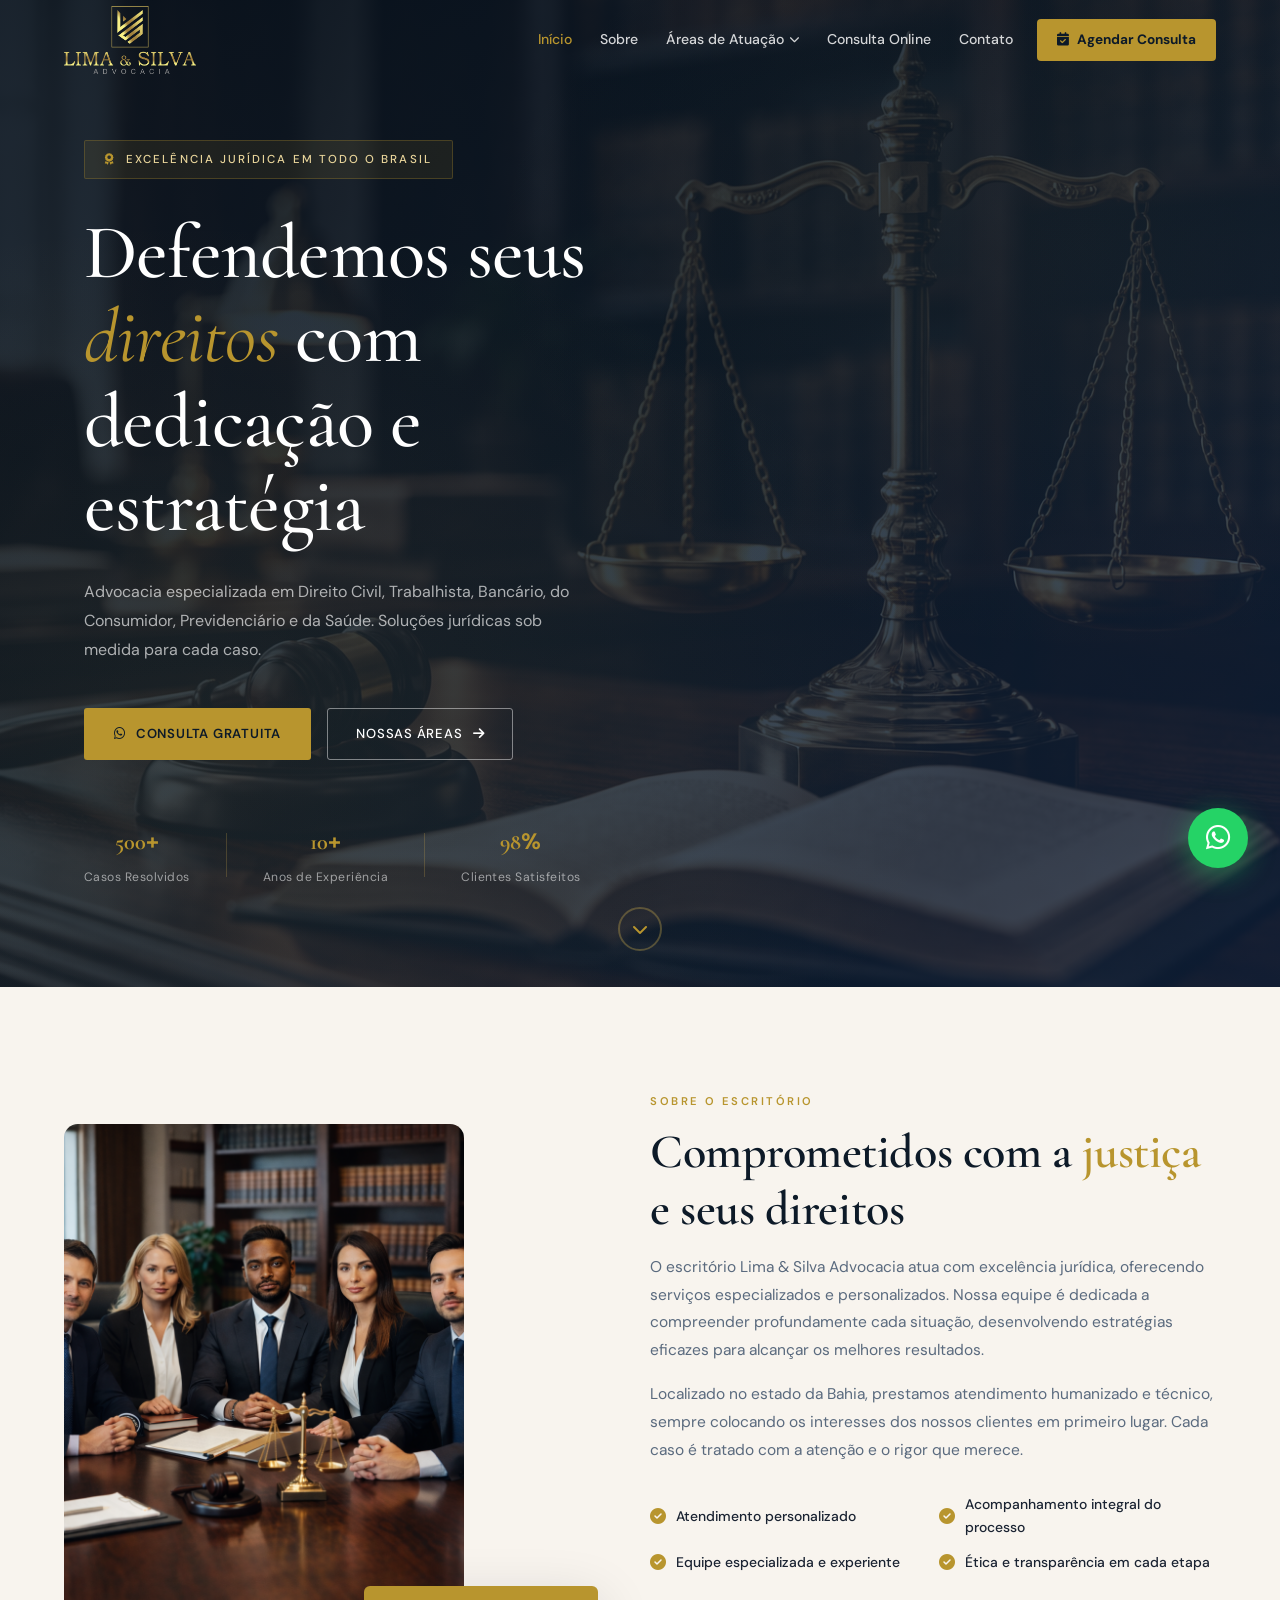
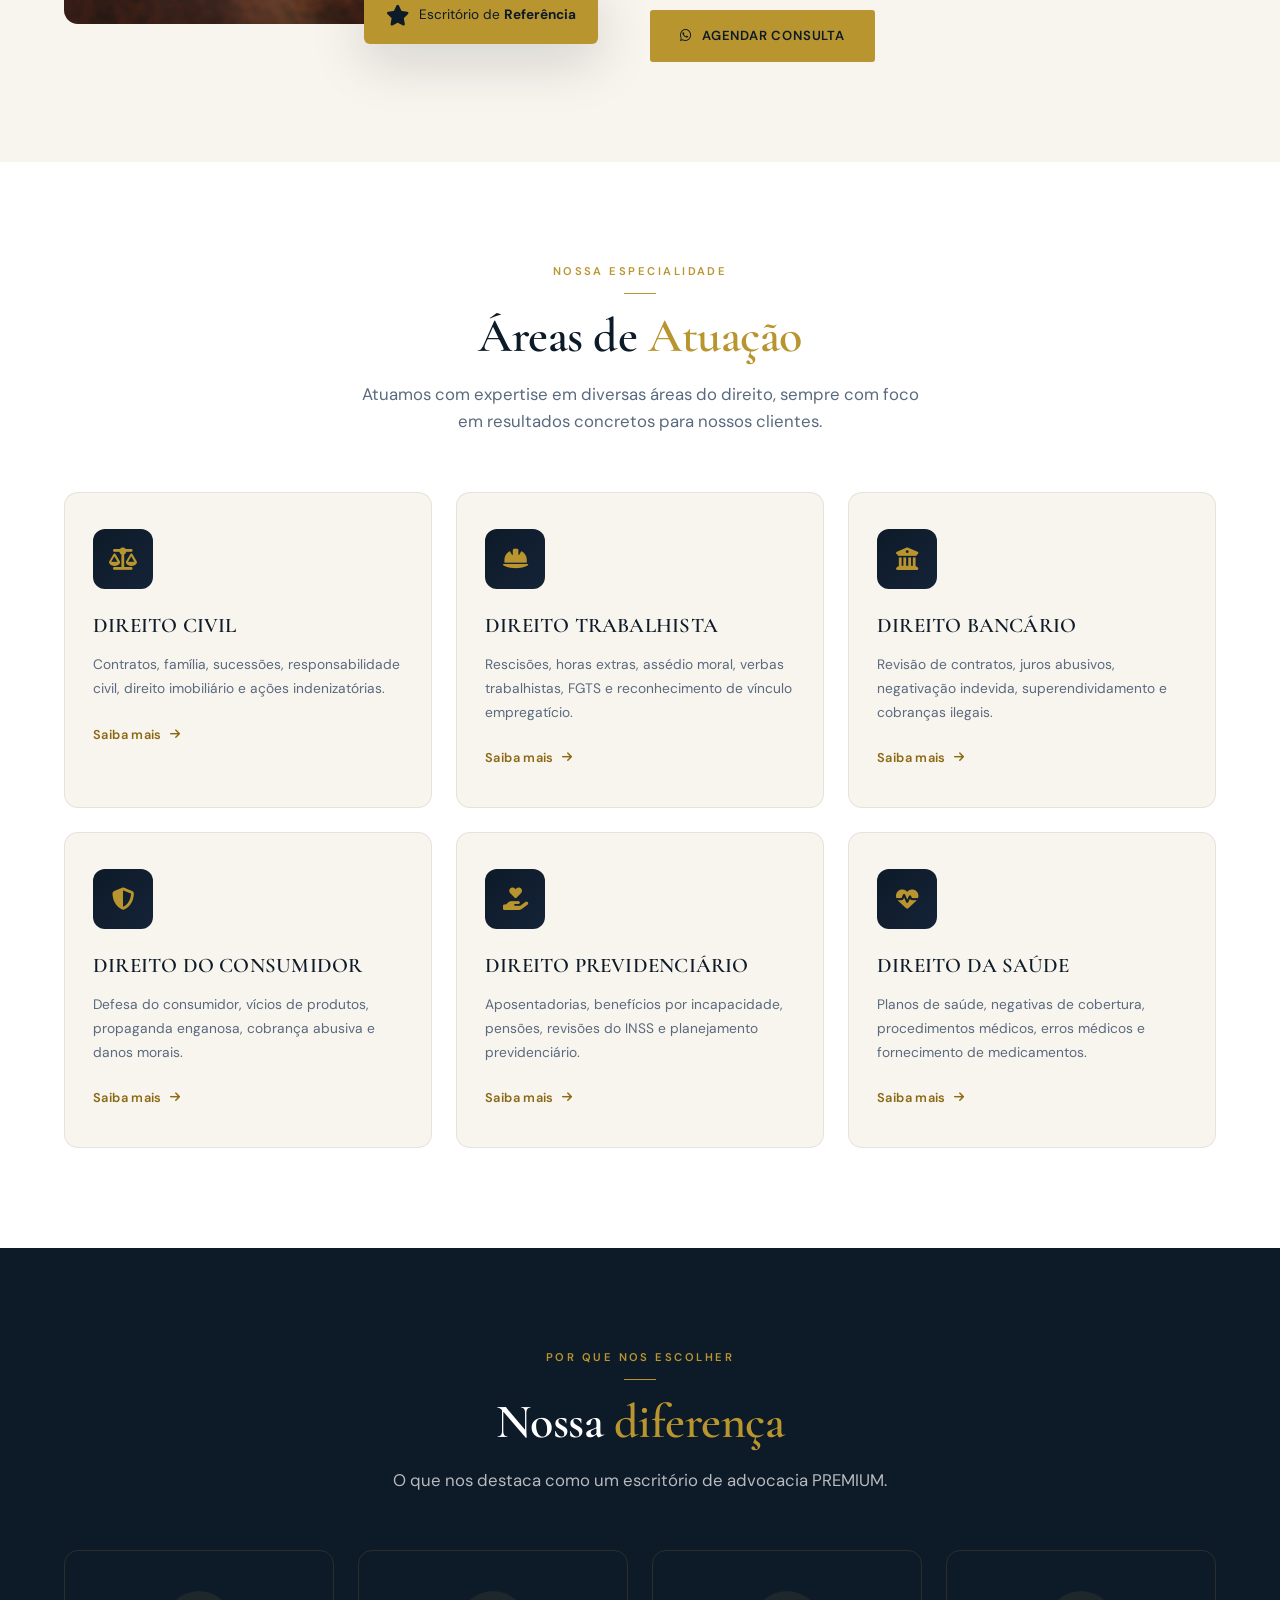
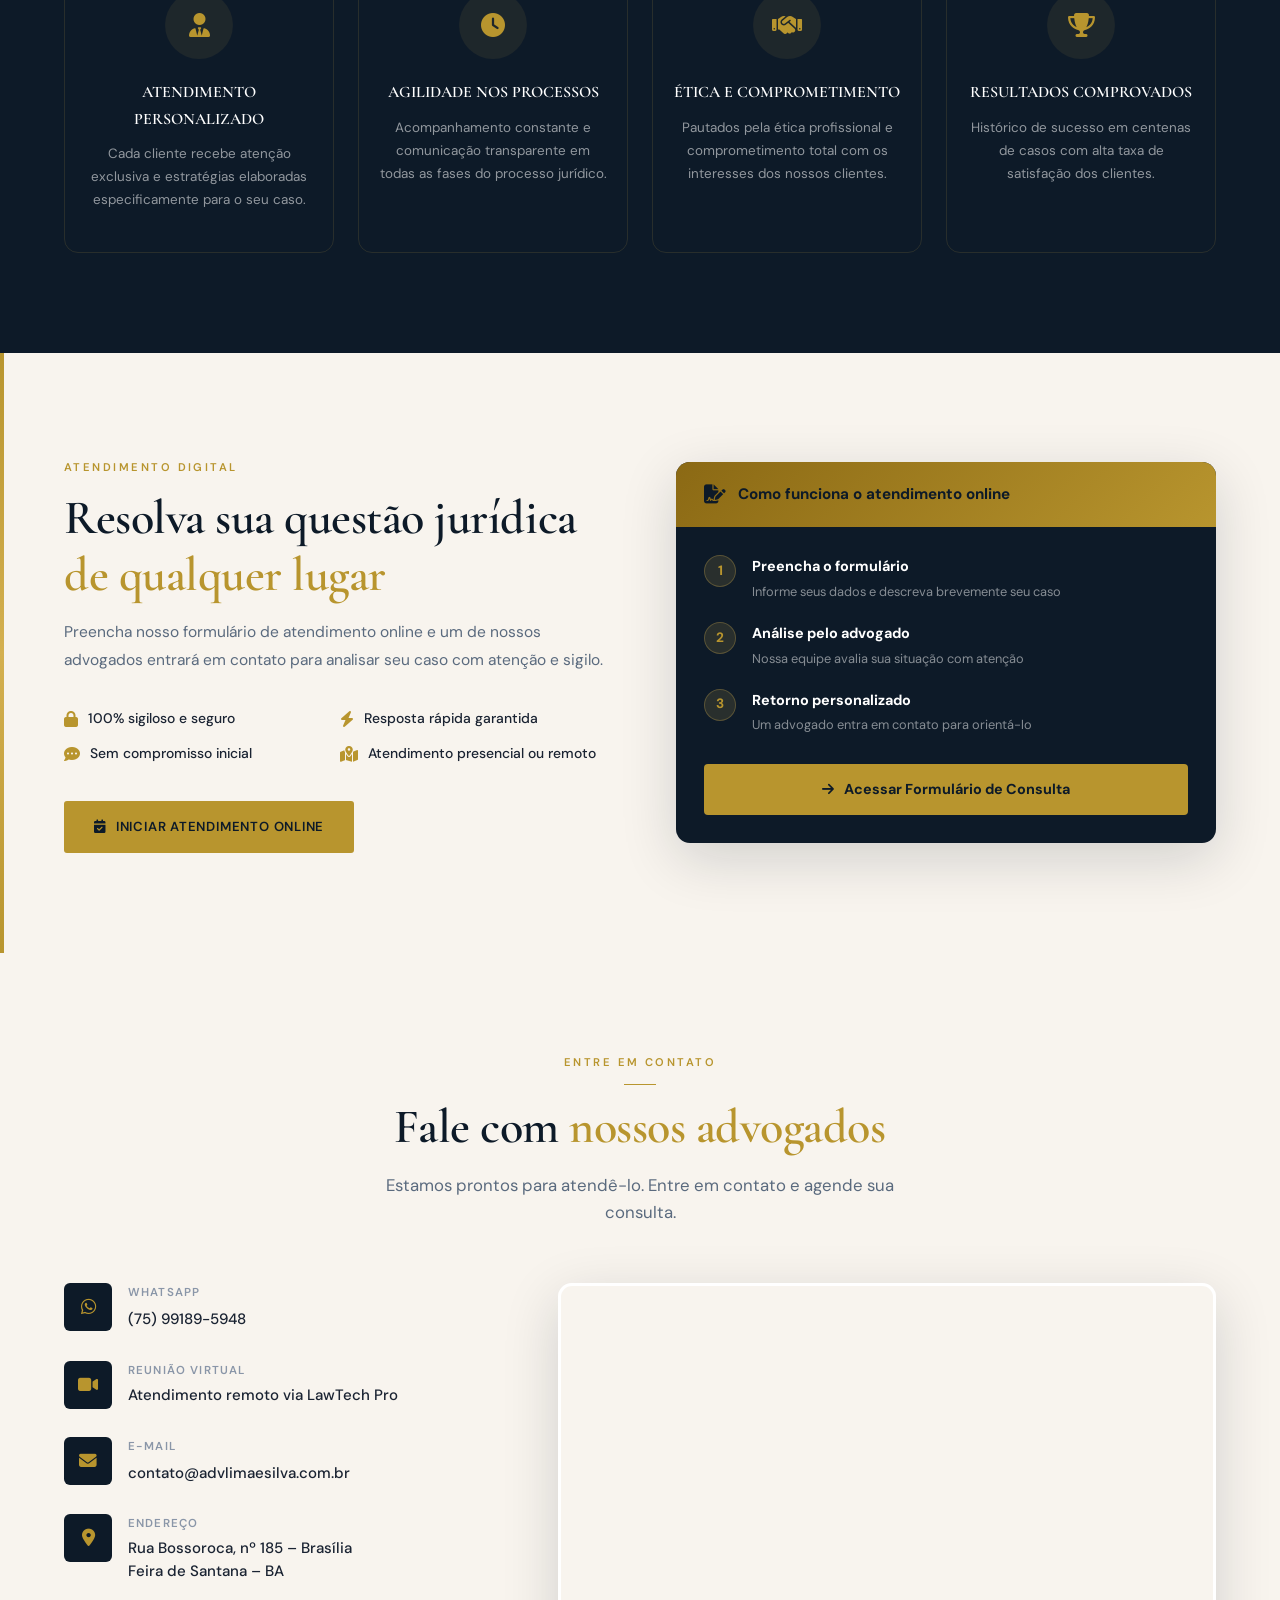
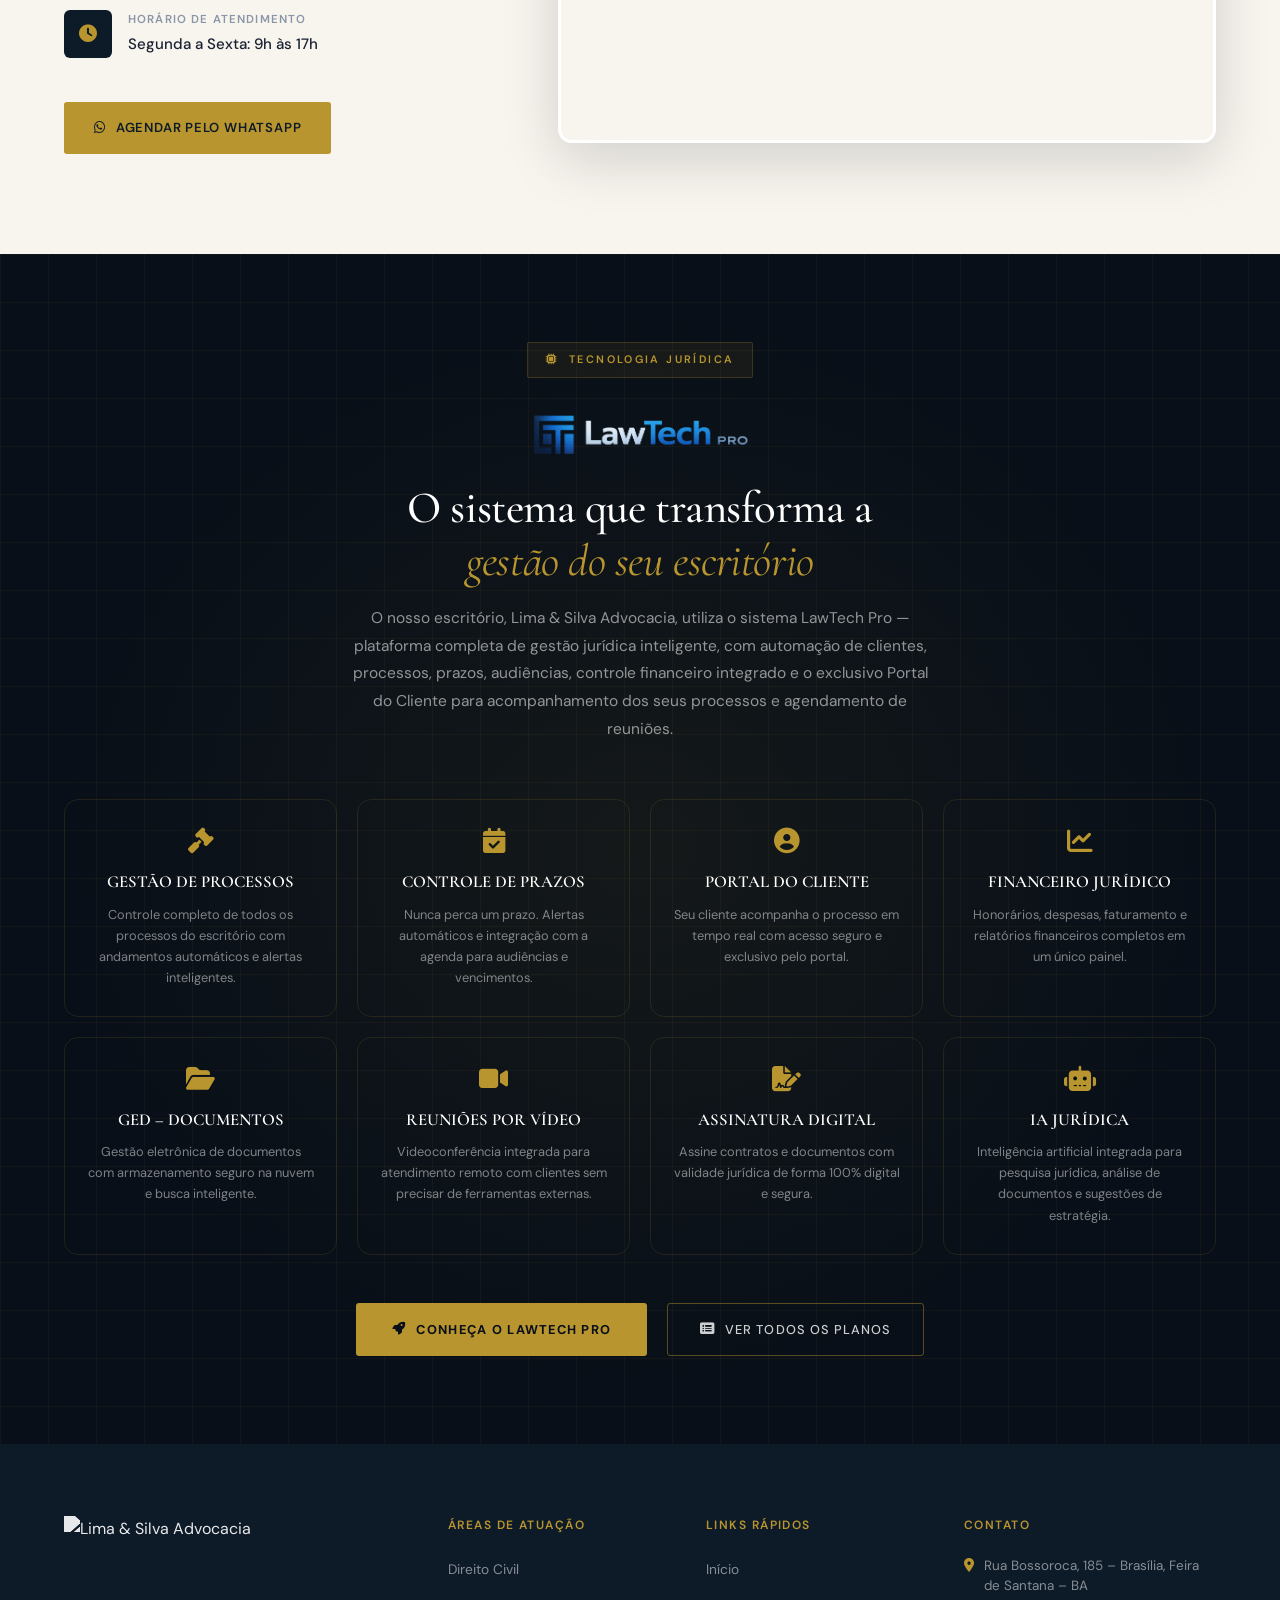
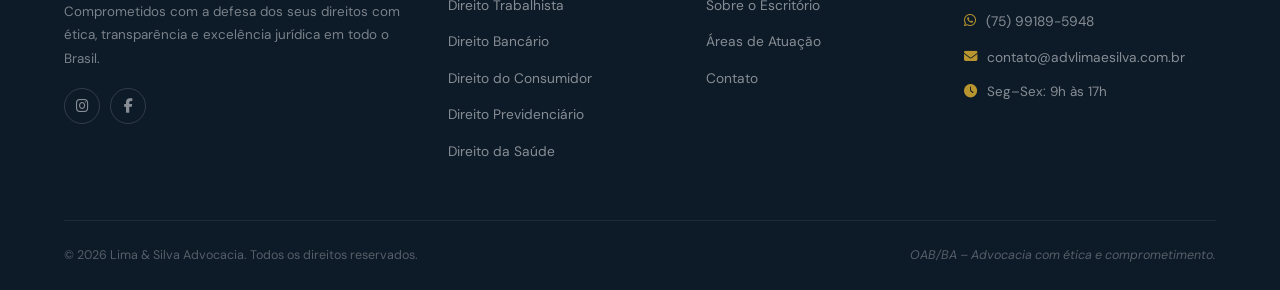
==== commit dd274196: "feat: use Logo-footer.png in all page footers, remove CSS filter Co-Authored-By: Claude Sonnet 4.6 <" ====
--- a/index.html
+++ b/index.html
@@ -435,7 +435,7 @@
   <div class="container">
     <div class="footer-grid">
       <div class="footer-brand">
-        <img src="imagens/logo.png" alt="Lima & Silva Advocacia" class="footer-logo-img">
+        <img src="imagens/Logo-footer.png" alt="Lima & Silva Advocacia" class="footer-logo-img">
         <p class="footer-desc">Comprometidos com a defesa dos seus direitos com ética, transparência e excelência jurídica em todo o Brasil.</p>
         <div class="footer-social">
           <a href="https://www.instagram.com/adv.limaesilva" target="_blank" rel="noopener" aria-label="Instagram"><i class="fab fa-instagram"></i></a>
--- a/style.css
+++ b/style.css
@@ -48,7 +48,7 @@
 .footer-logo-img {
   height: 64px;
   width: auto;
-  filter: grayscale(100%) brightness(0.65);
+  filter: none;
   max-width: 220px;
   object-fit: contain;
   display: block;
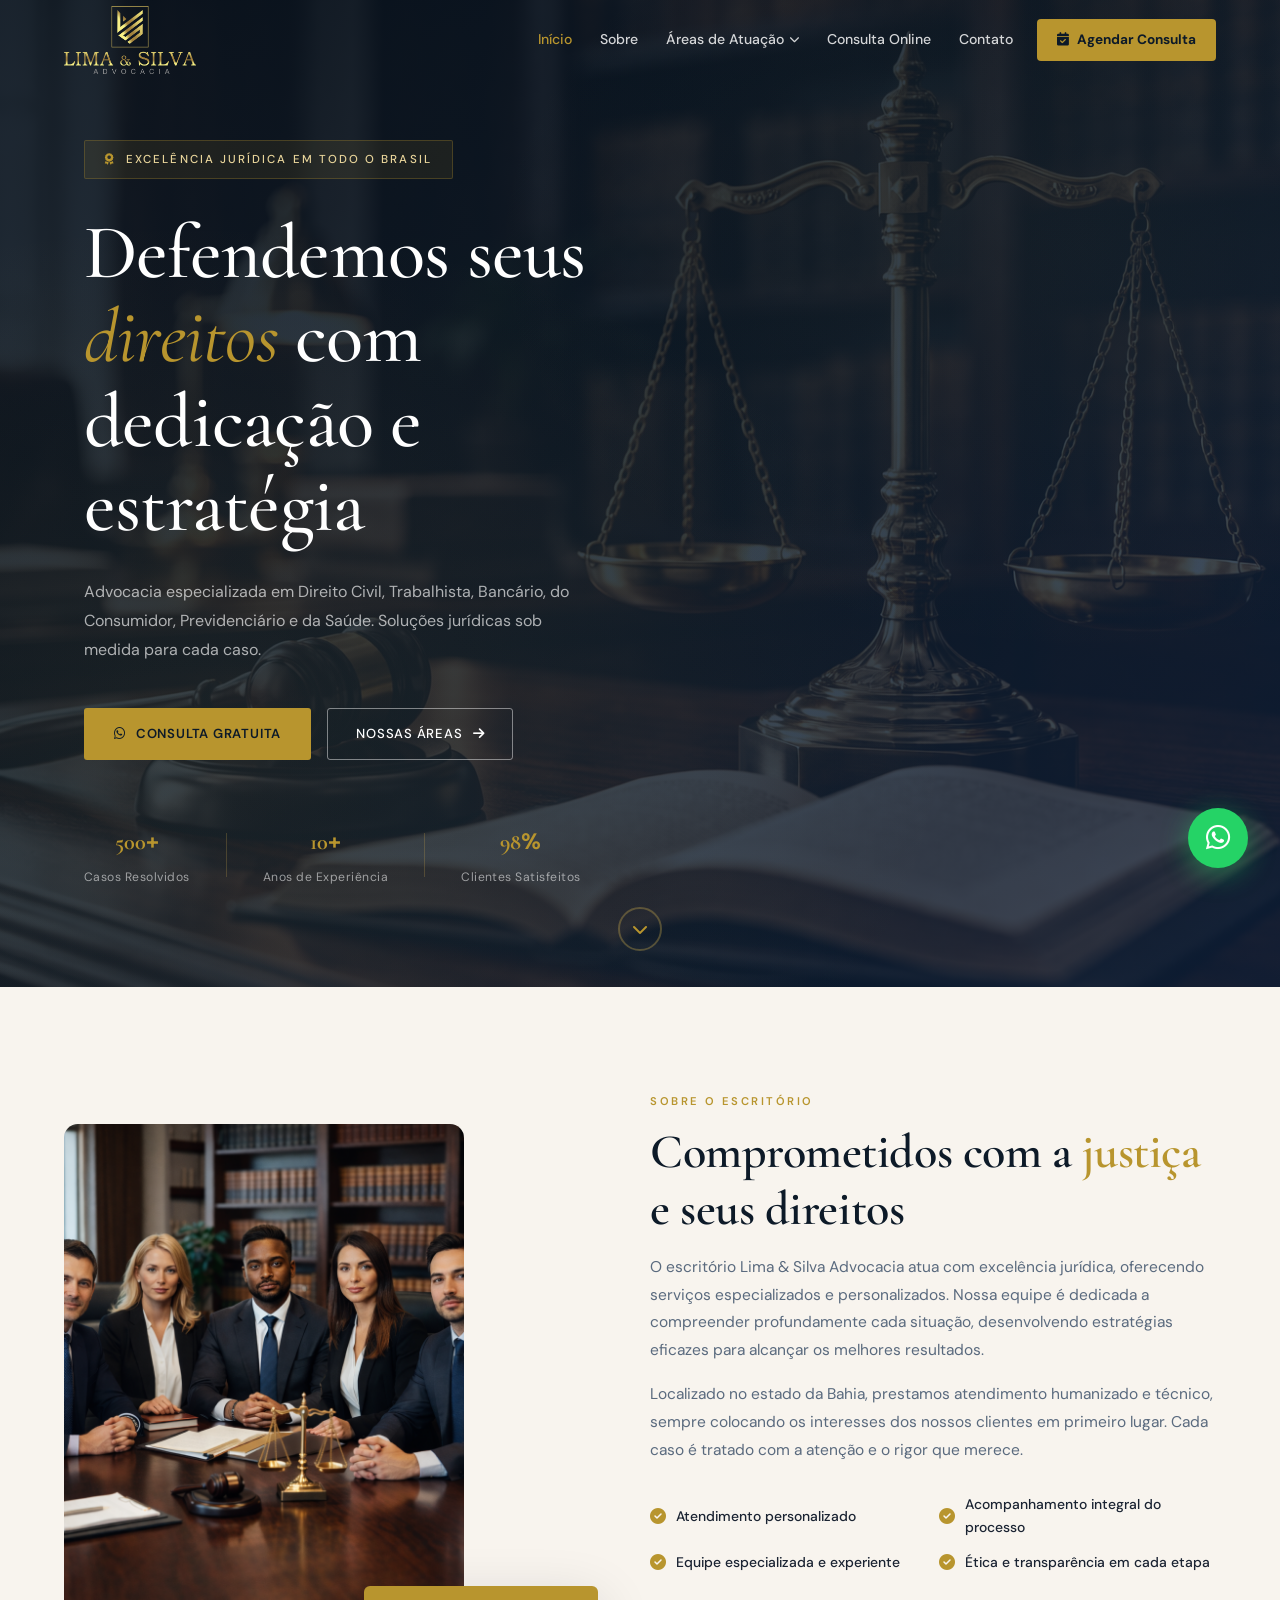
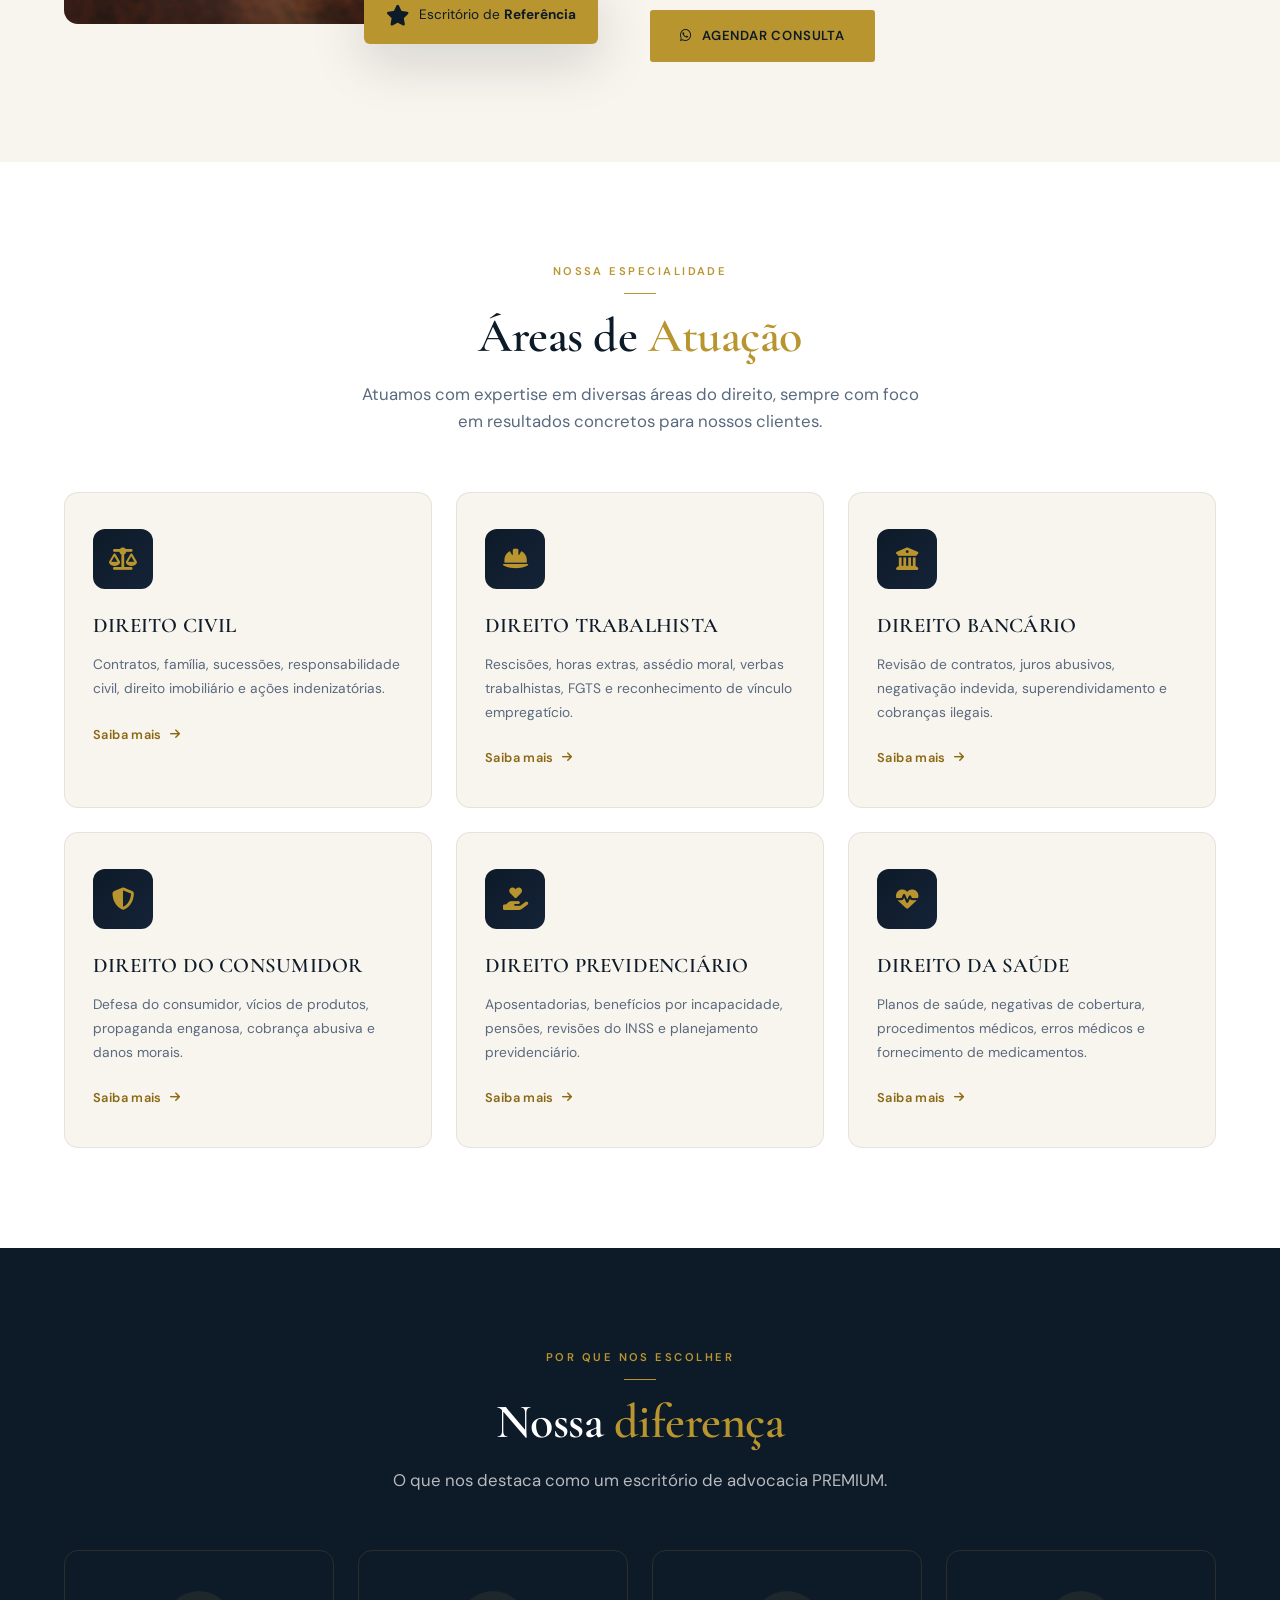
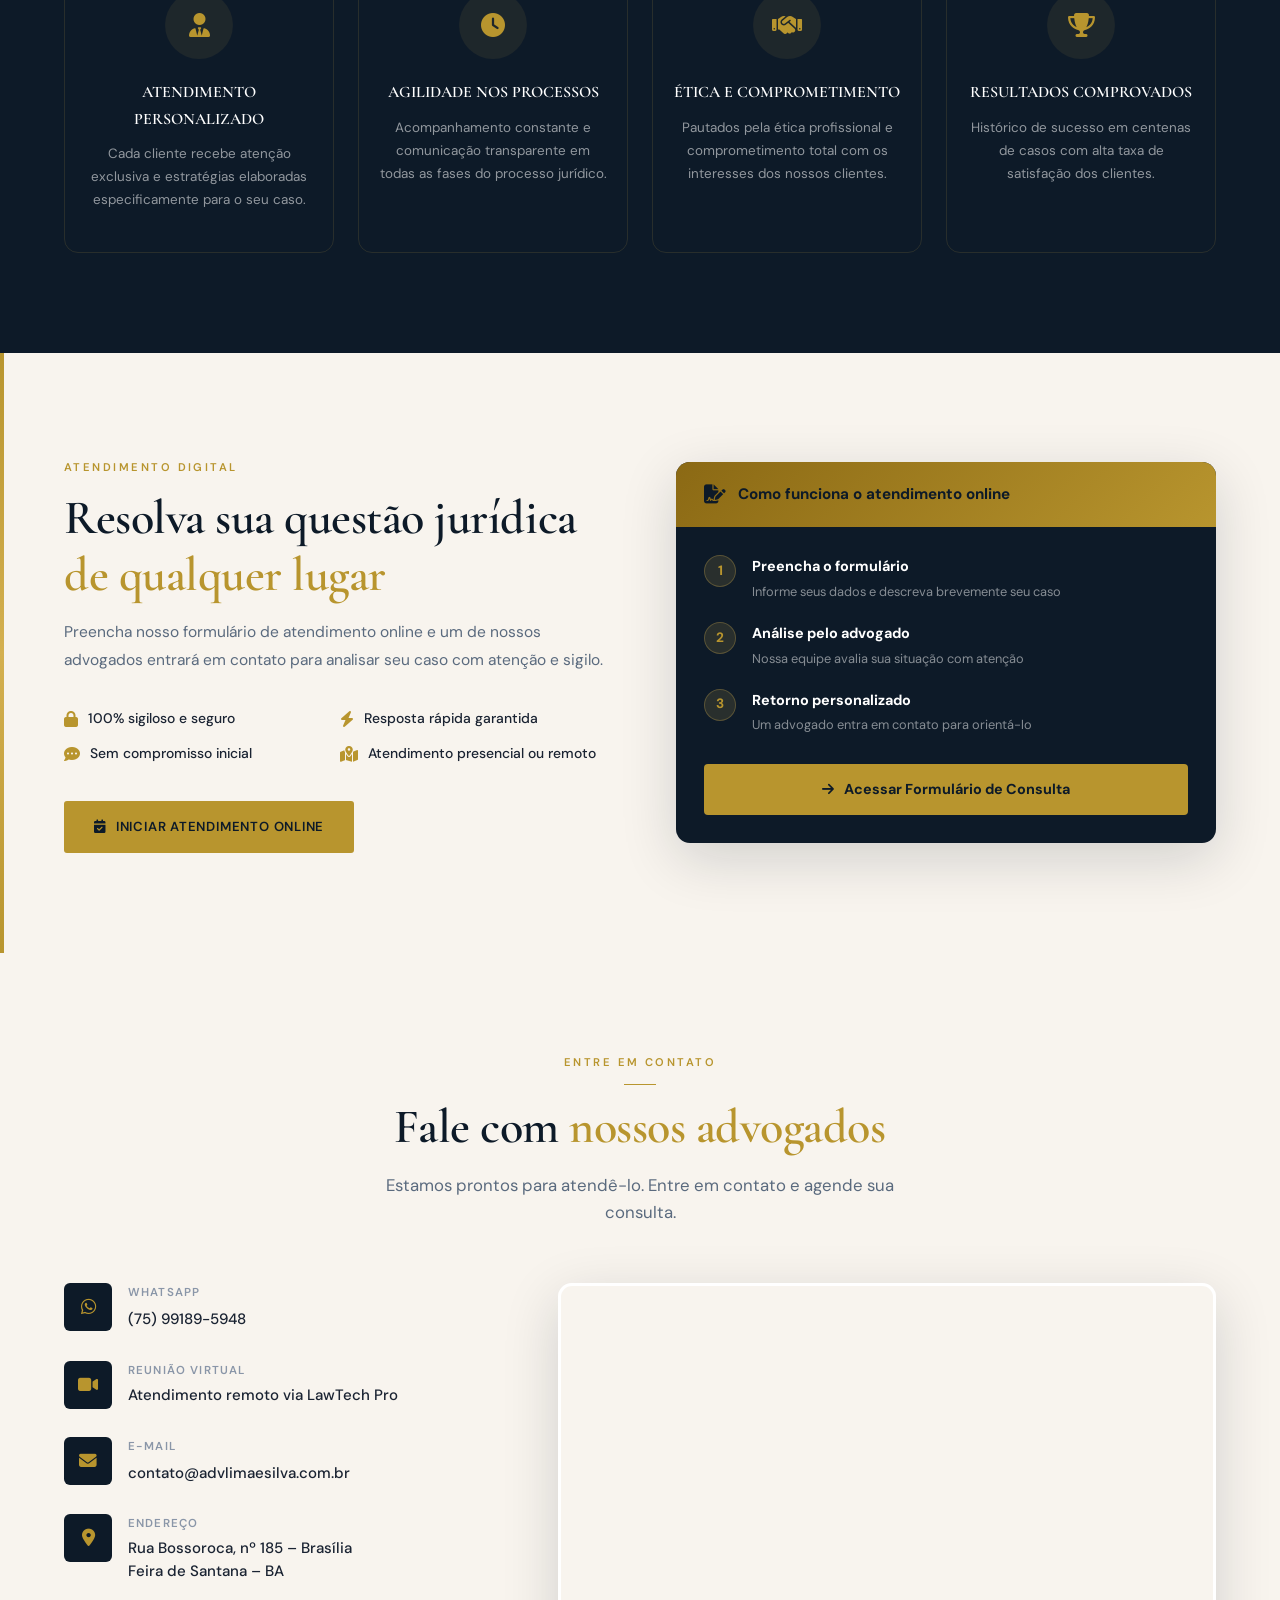
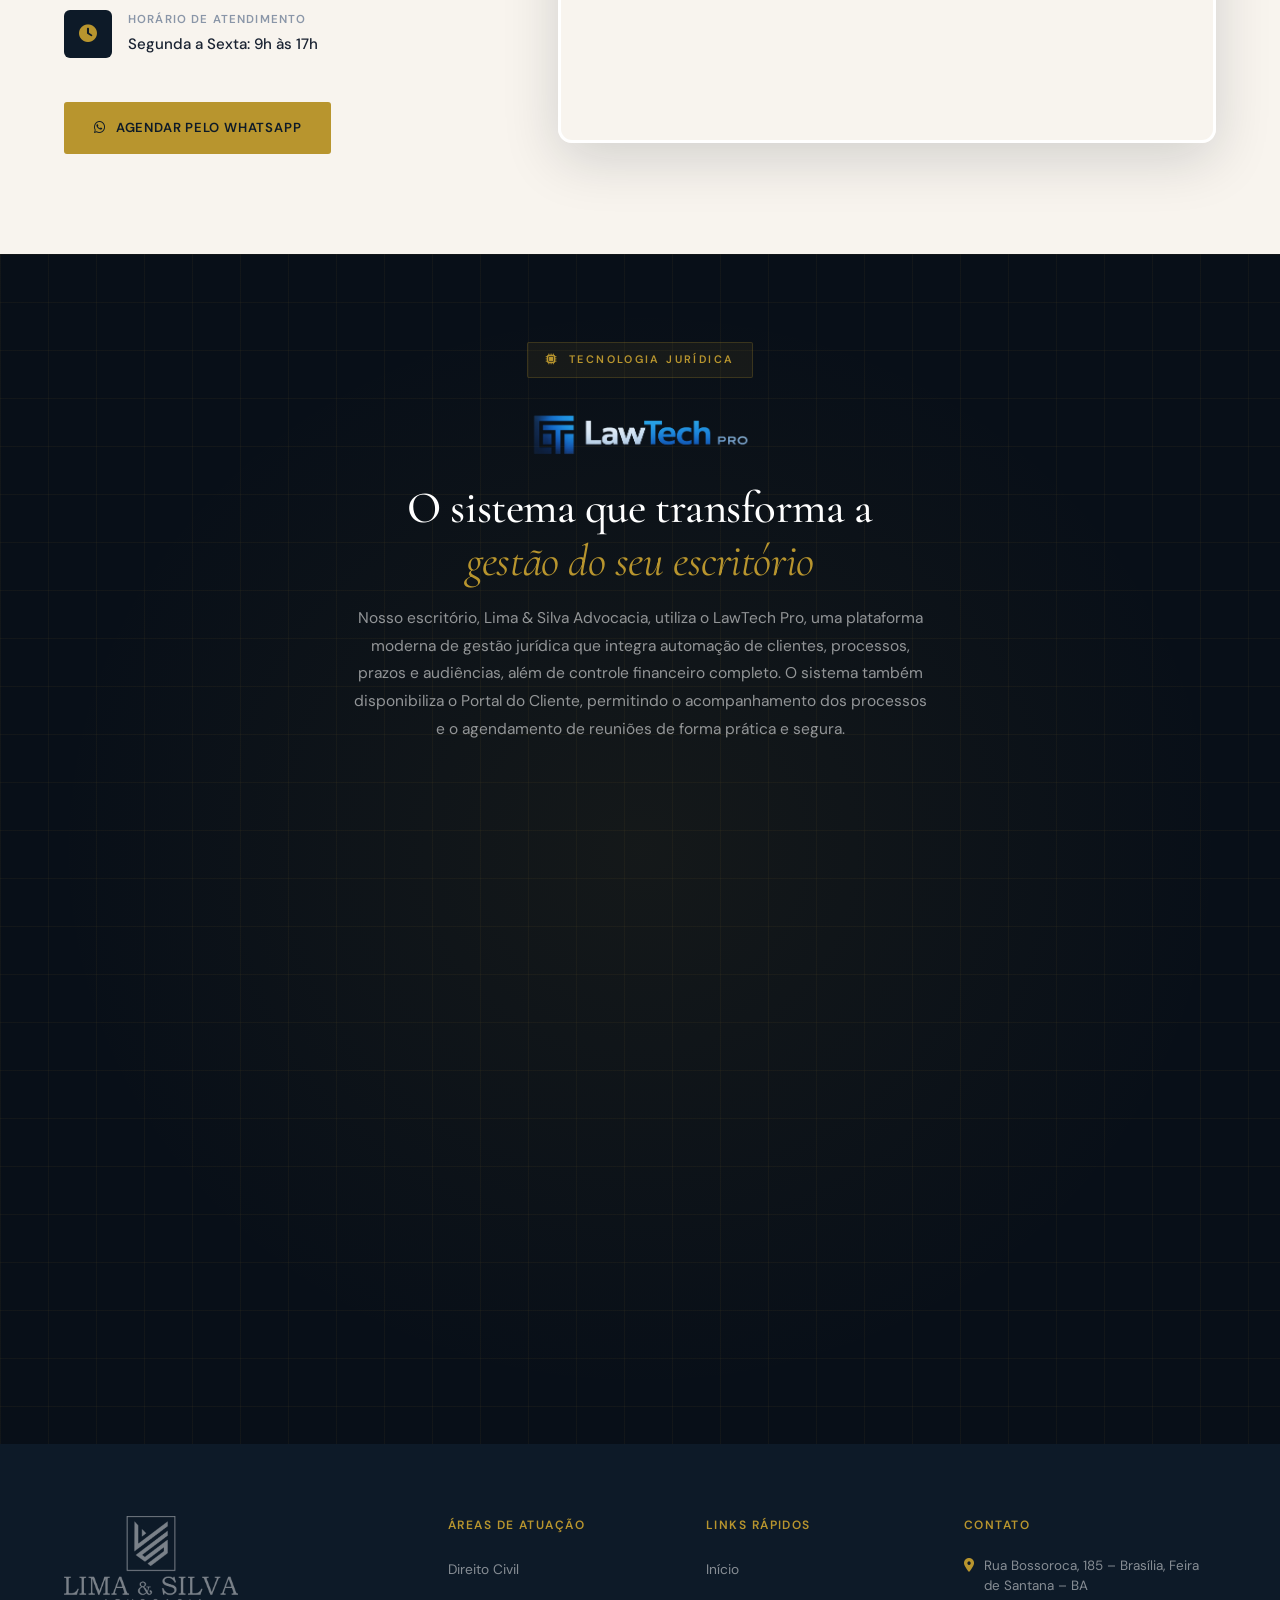
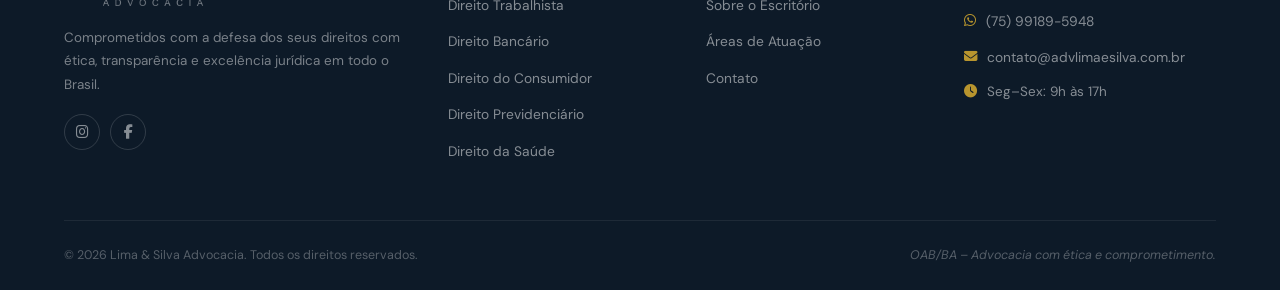
==== commit 12b4bc32: "content: update LawTech Pro description text Co-Authored-By: Claude Sonnet 4.6 <noreply@anthropic.co" ====
--- a/index.html
+++ b/index.html
@@ -370,7 +370,7 @@
         <div class="lawtech-eyebrow"><i class="fas fa-microchip"></i> Tecnologia Jurídica</div>
         <img src="imagens/Logo LawTech Pro.png" alt="LawTech Pro" class="lawtech-logo-img">
         <h2 class="lawtech-headline">O sistema que transforma a<br><em>gestão do seu escritório</em></h2>
-        <p class="lawtech-sub">O nosso escritório, Lima &amp; Silva Advocacia, utiliza o sistema LawTech Pro — plataforma completa de gestão jurídica inteligente, com automação de clientes, processos, prazos, audiências, controle financeiro integrado e o exclusivo Portal do Cliente para acompanhamento dos seus processos e agendamento de reuniões.</p>
+        <p class="lawtech-sub">Nosso escritório, Lima &amp; Silva Advocacia, utiliza o LawTech Pro, uma plataforma moderna de gestão jurídica que integra automação de clientes, processos, prazos e audiências, além de controle financeiro completo. O sistema também disponibiliza o Portal do Cliente, permitindo o acompanhamento dos processos e o agendamento de reuniões de forma prática e segura.</p>
       </div>
 
       <!-- 8 Feature Cards -->
--- a/style.css
+++ b/style.css
@@ -46,15 +46,12 @@
   flex-shrink: 0;
 }
 .footer-logo-img {
-  height: 64px;
+  height: 90px;
   width: auto;
-  filter: none;
-  max-width: 220px;
+  max-width: 280px;
   object-fit: contain;
   display: block;
   margin-bottom: 20px;
-  filter: brightness(0) invert(1);
-  opacity: 0.9;
 }
 
 /* === UTILITIES === */
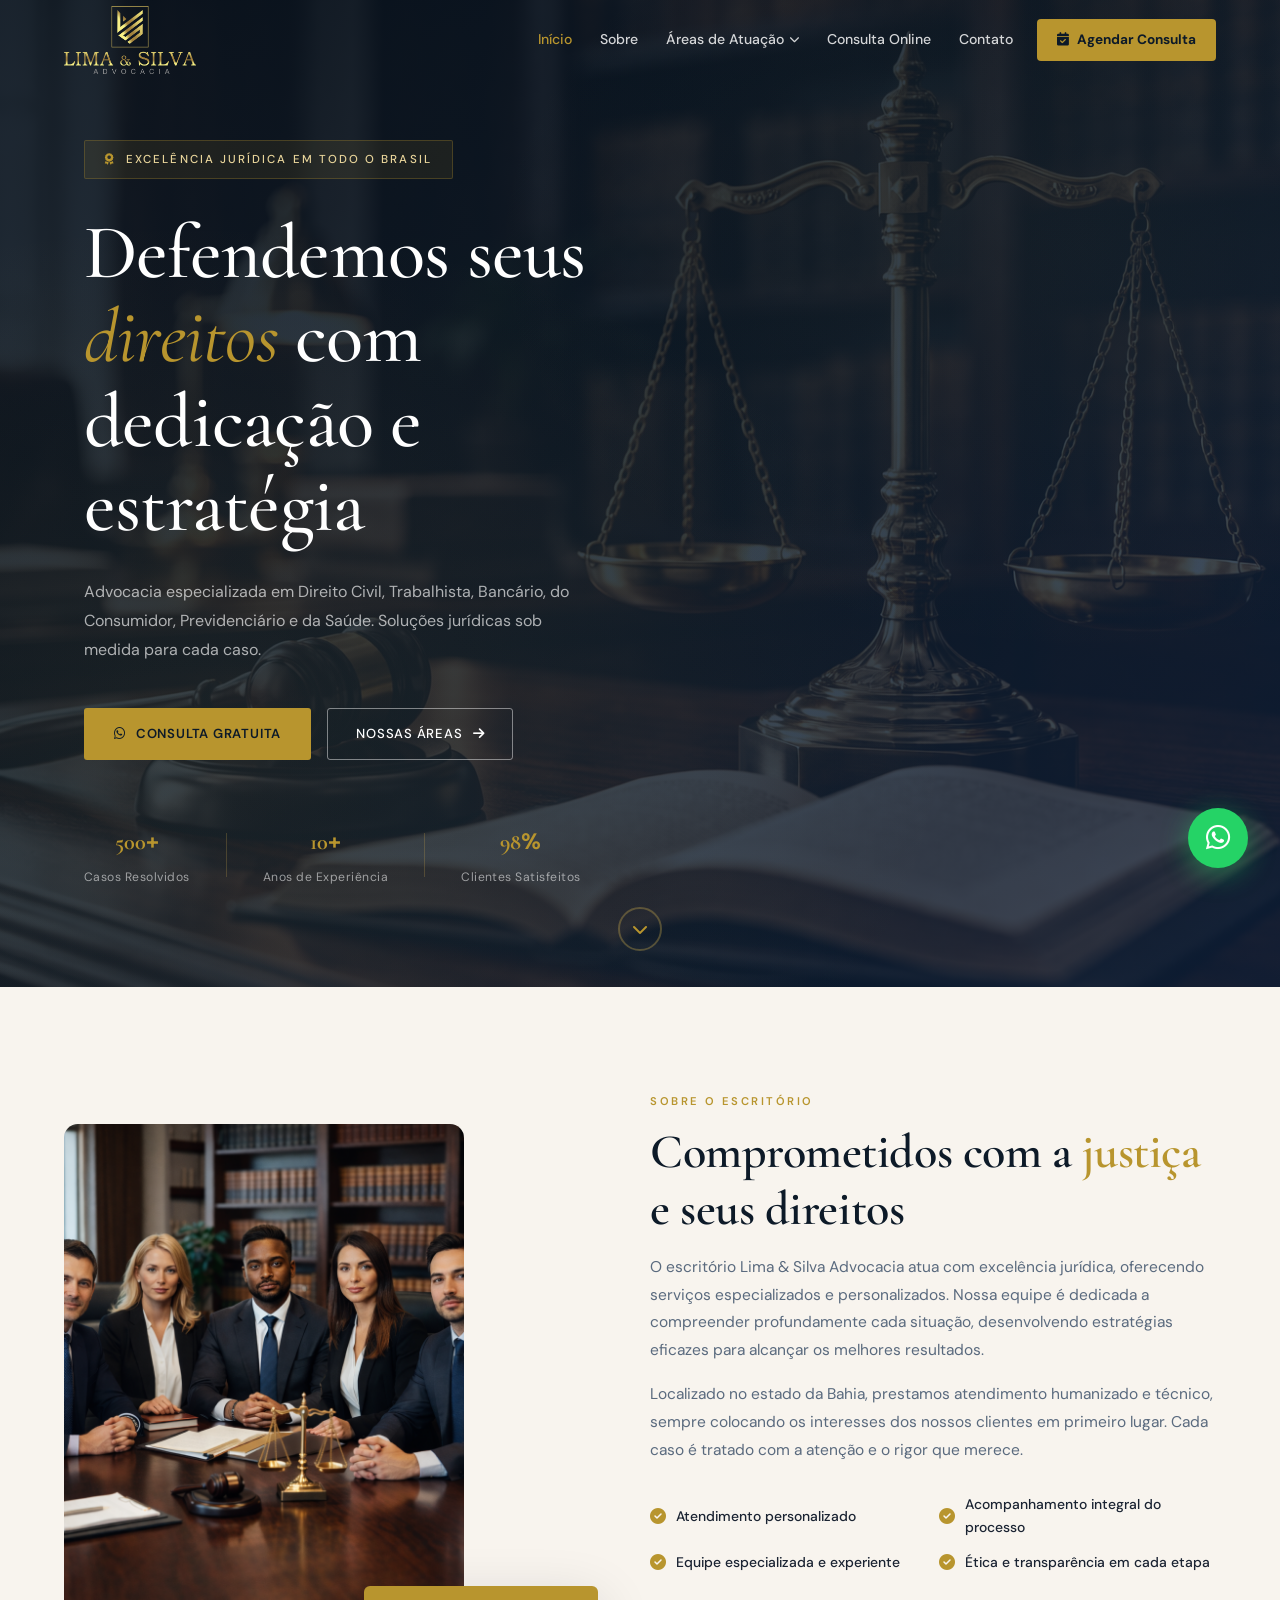
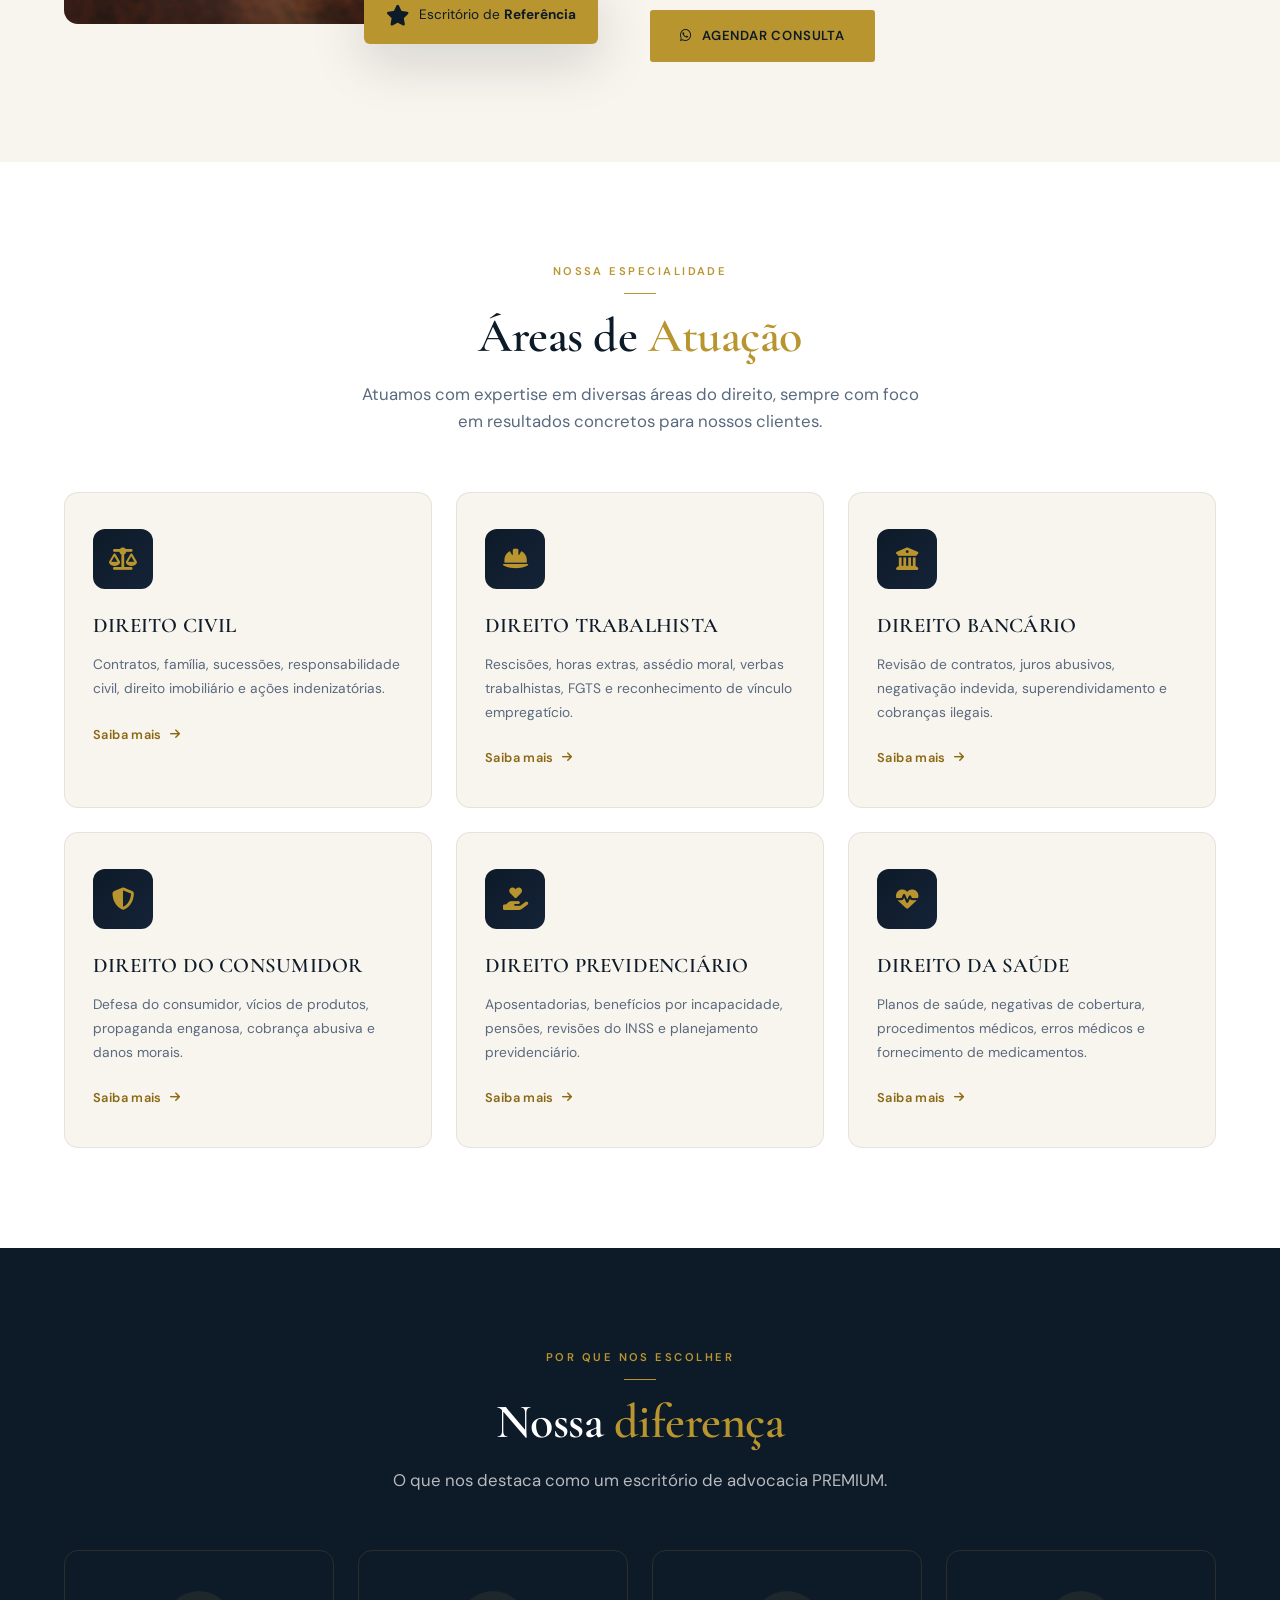
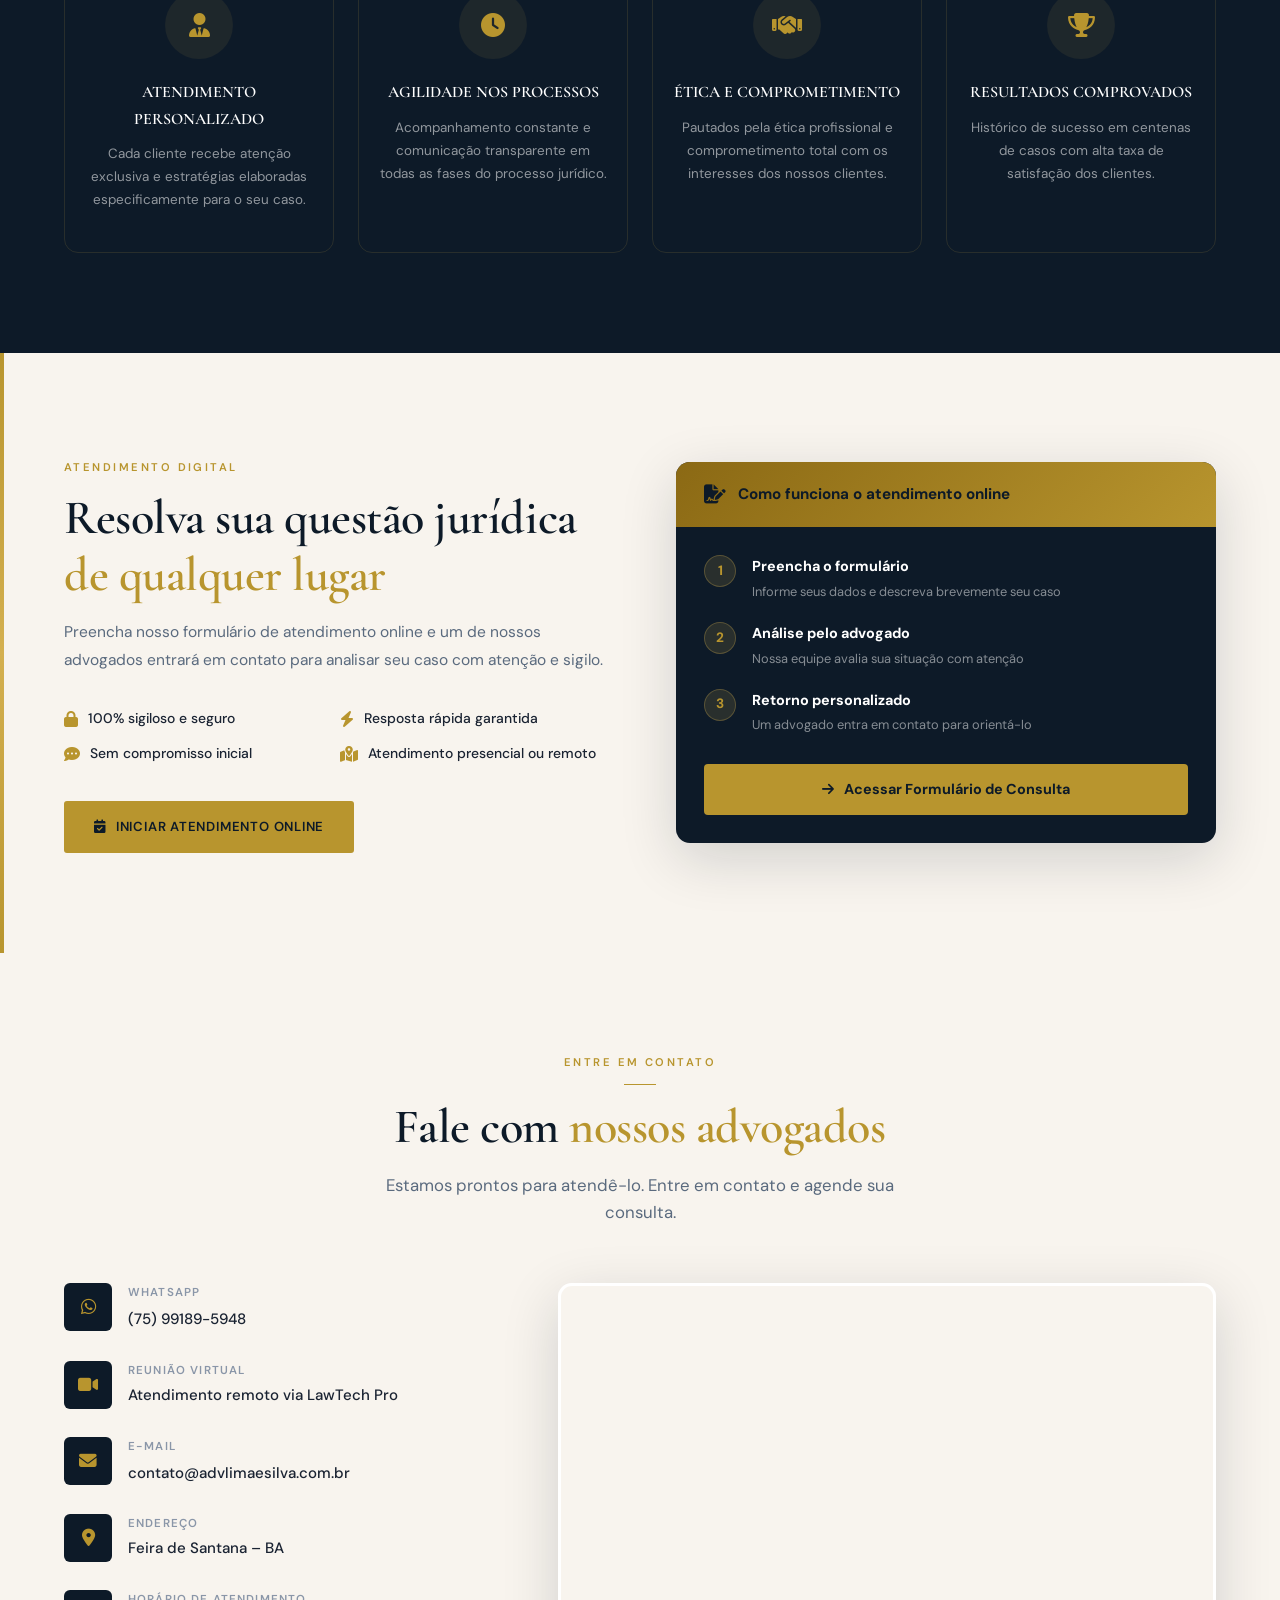
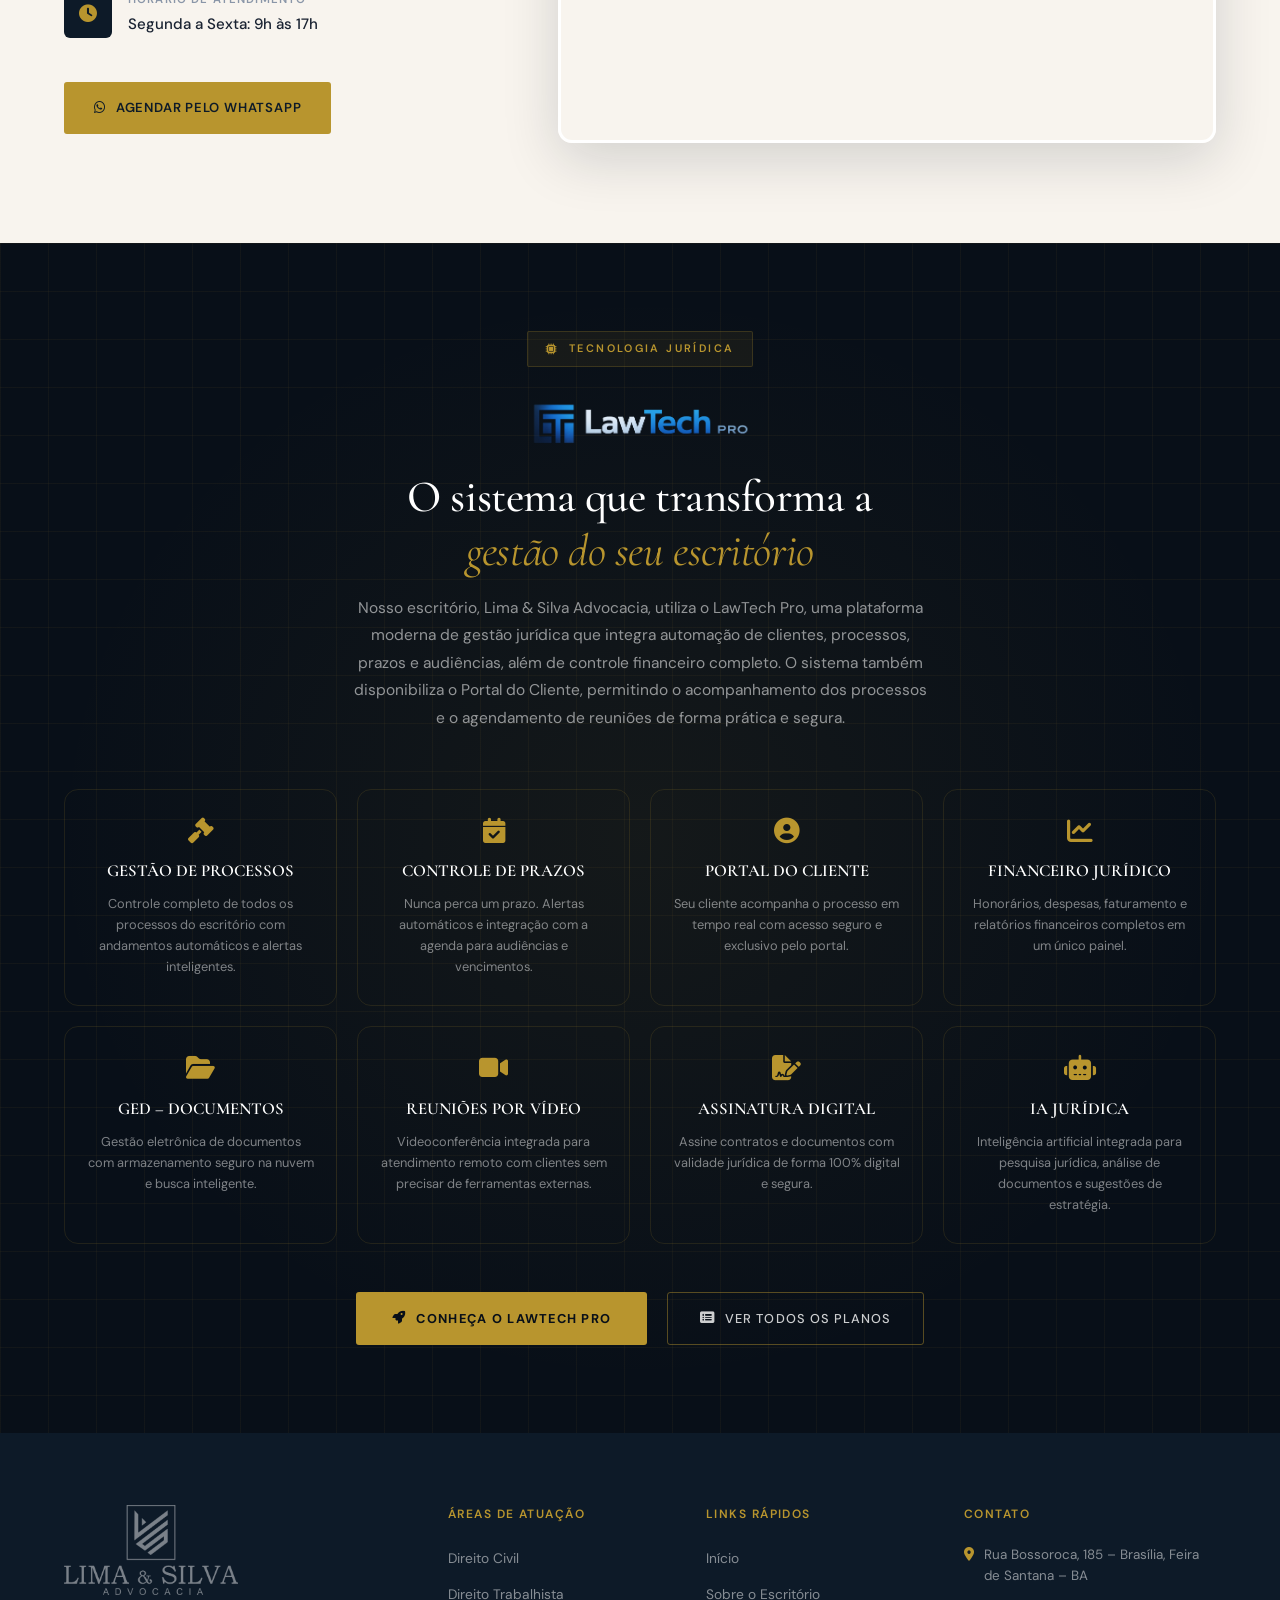
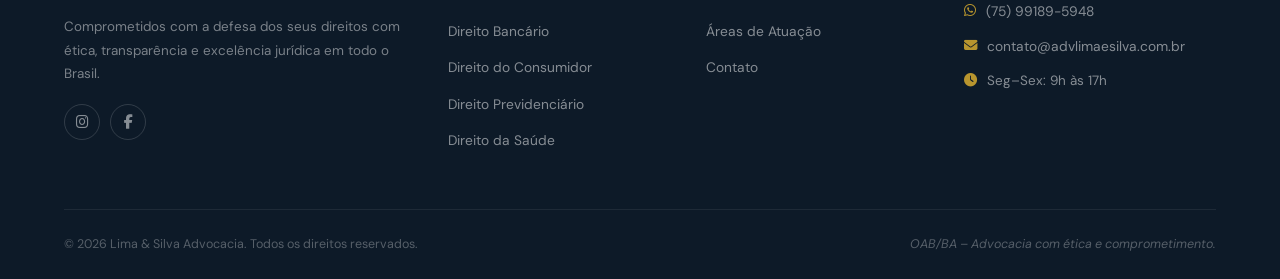
==== commit 7396ac7c: "content: simplify contact address to Feira de Santana - BA Co-Authored-By: Claude Sonnet 4.6 <norepl" ====
--- a/index.html
+++ b/index.html
@@ -334,7 +334,7 @@
           <div class="contact-icon"><i class="fas fa-map-marker-alt"></i></div>
           <div>
             <h4>Endereço</h4>
-            <p>Rua Bossoroca, nº 185 – Brasília<br>Feira de Santana – BA</p>
+            <p>Feira de Santana – BA</p>
           </div>
         </div>
         <div class="contact-item">
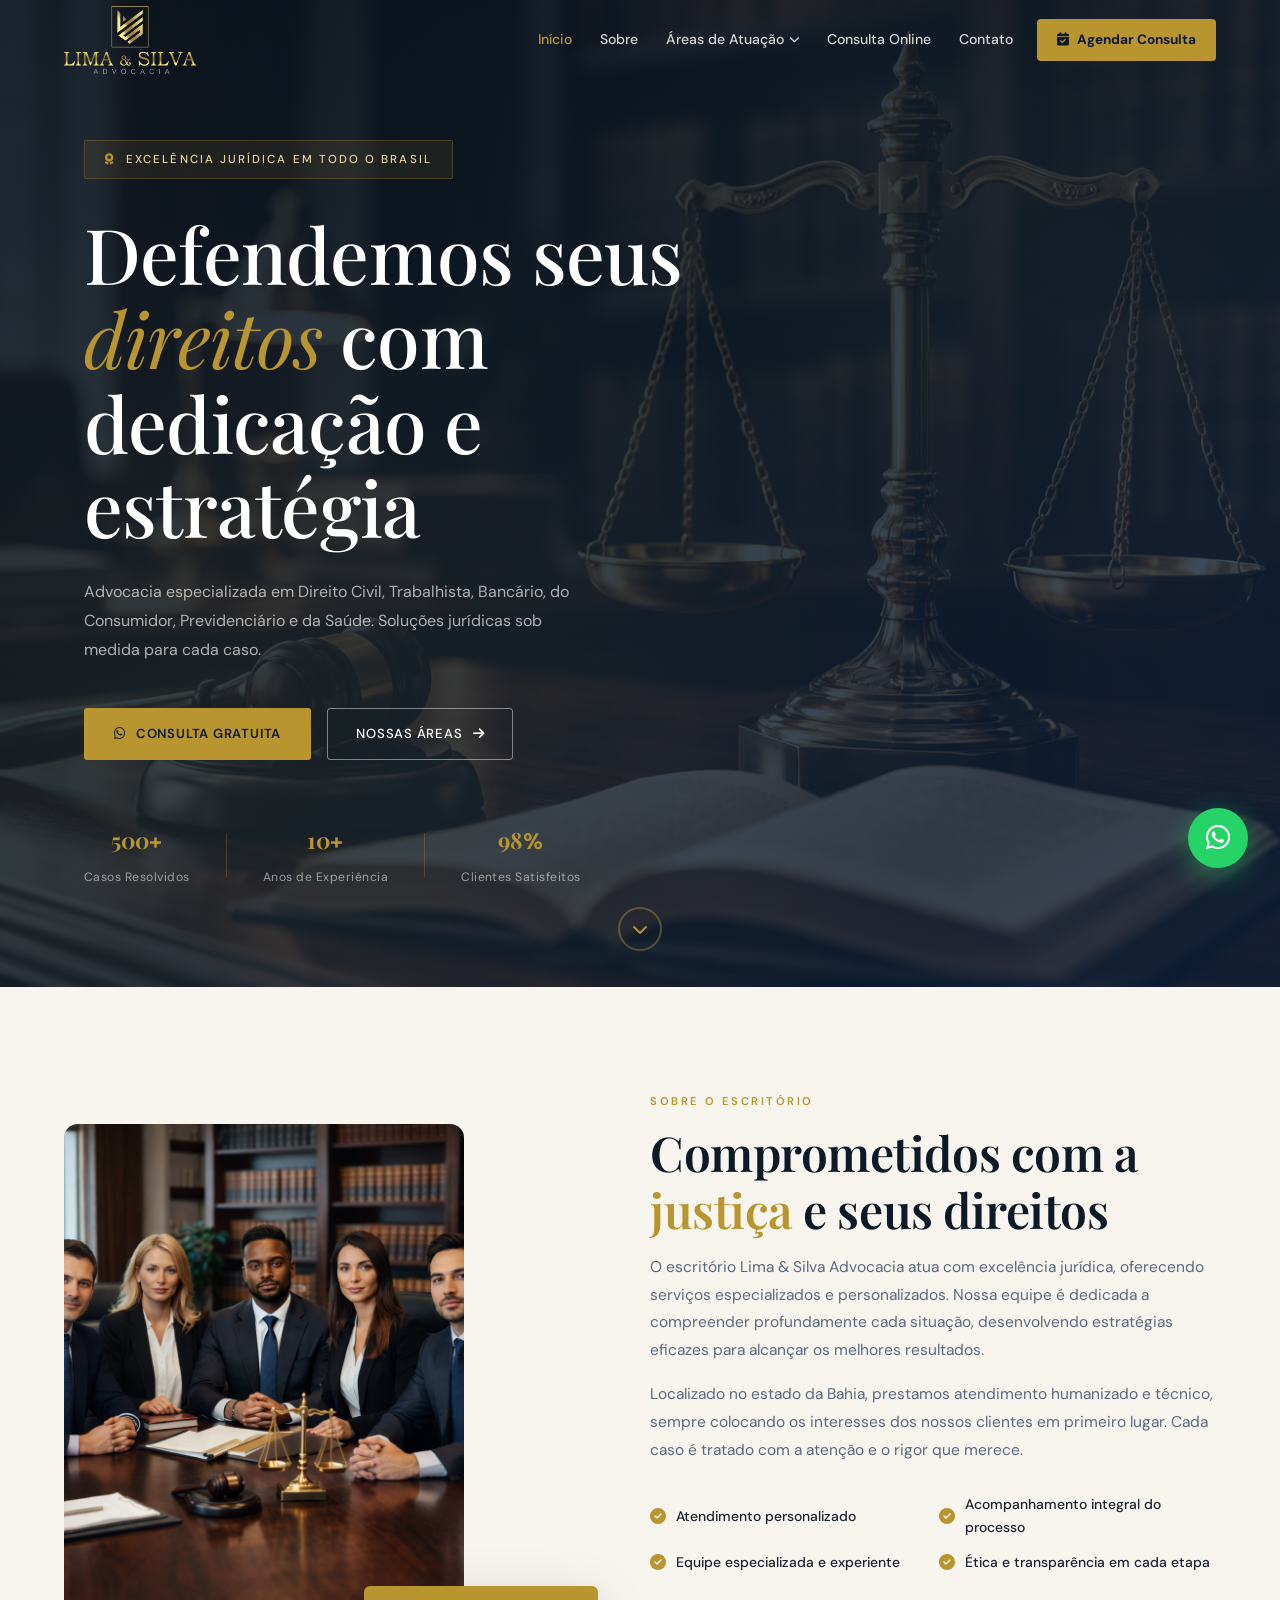
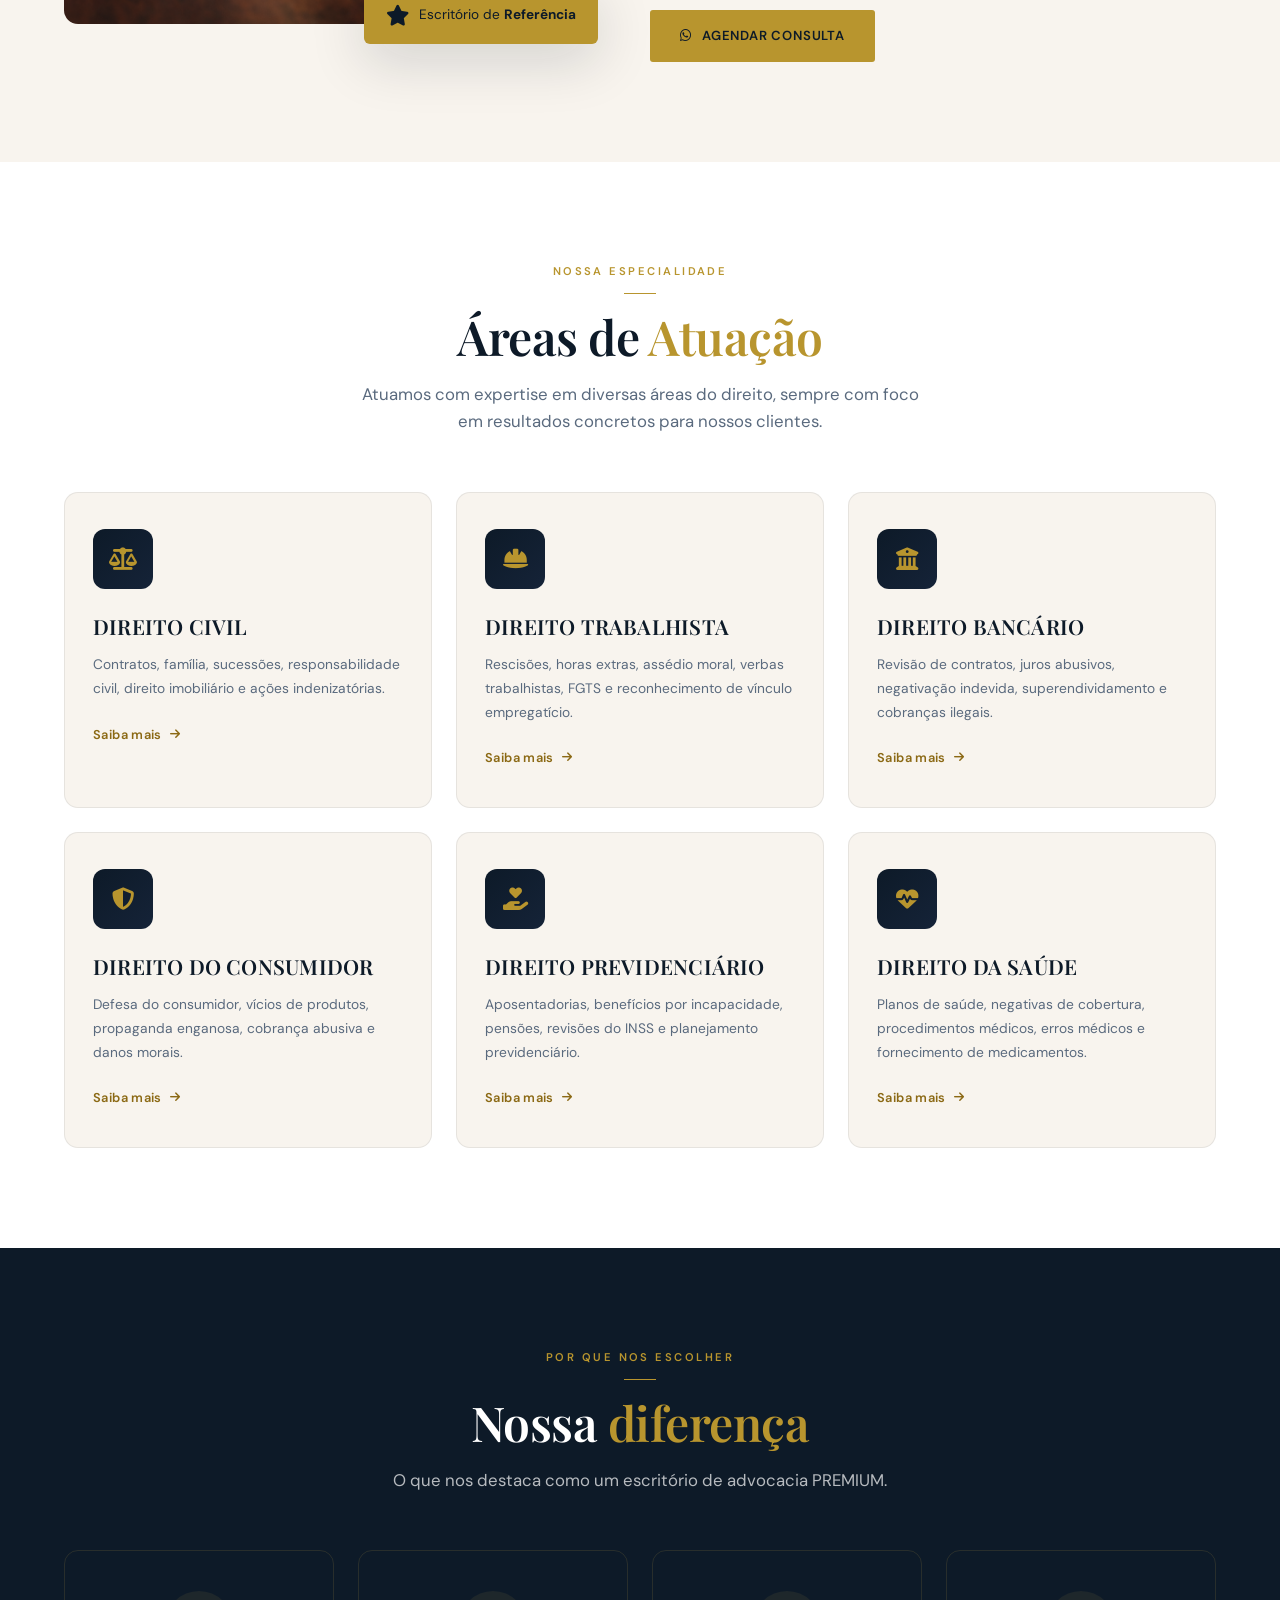
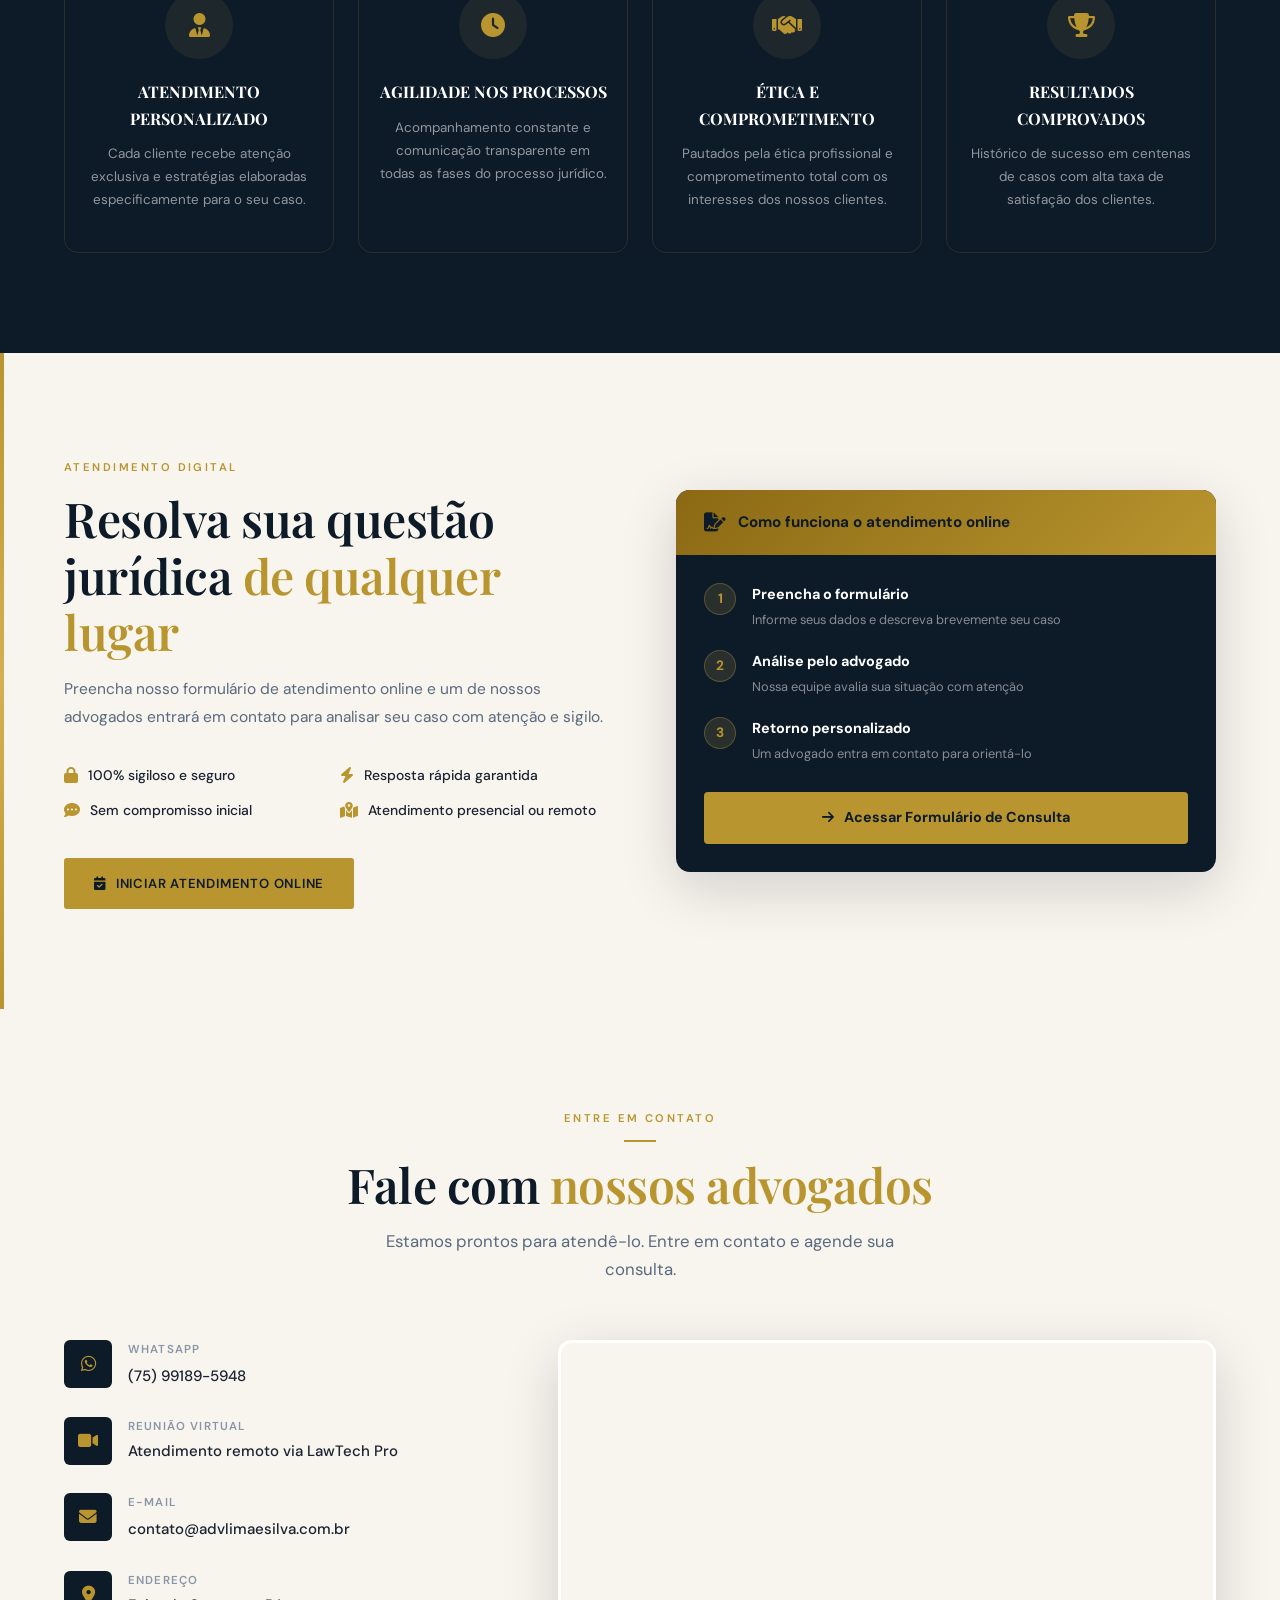
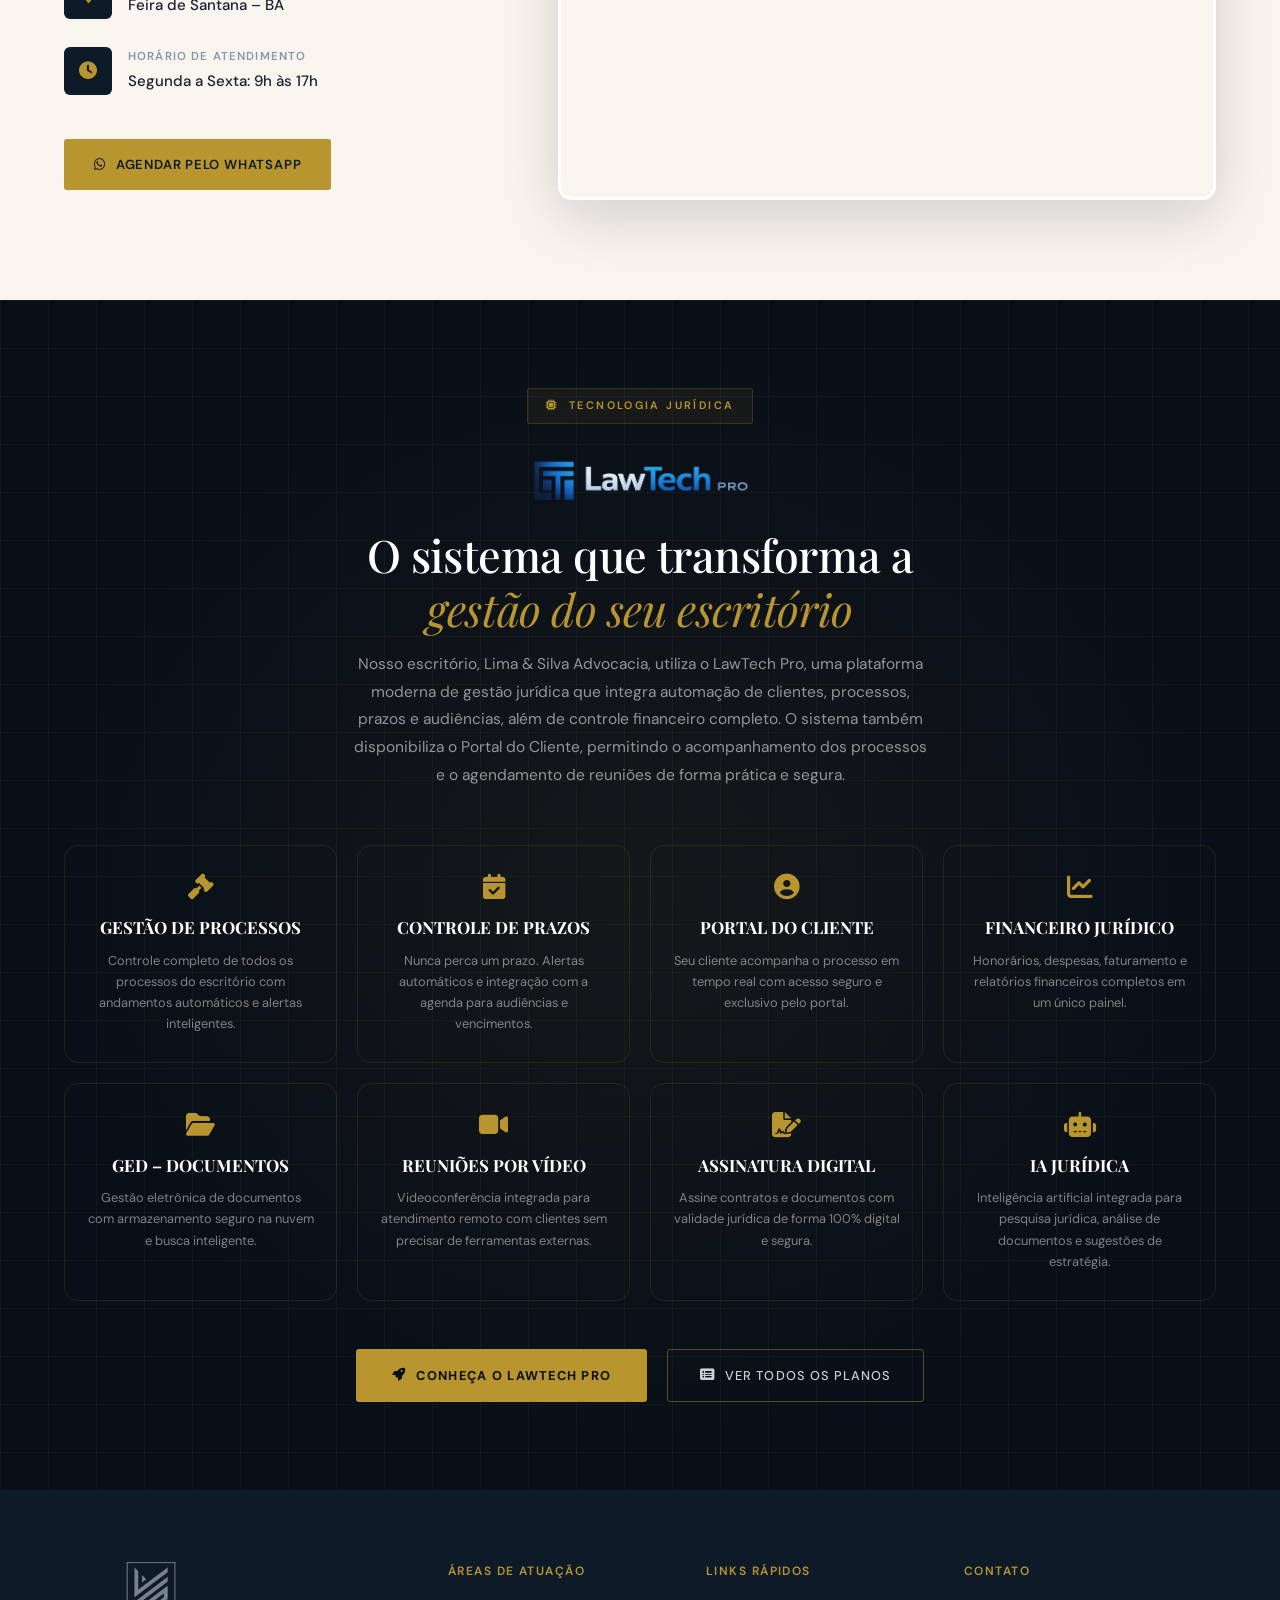
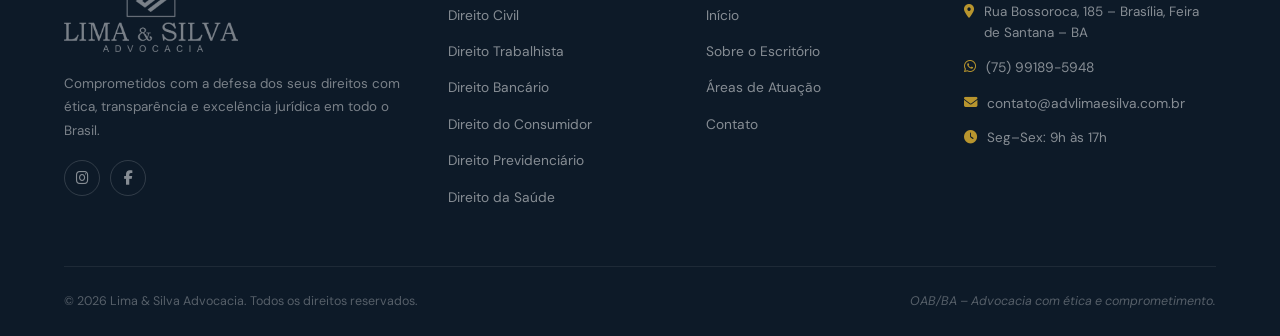
==== commit 360c463c: "style: switch heading font to Playfair Display, bold card titles to 700 Co-Authored-By: Claude Sonne" ====
--- a/index.html
+++ b/index.html
@@ -30,7 +30,7 @@
   <!-- Fonts -->
   <link rel="preconnect" href="https://fonts.googleapis.com">
   <link rel="preconnect" href="https://fonts.gstatic.com" crossorigin>
-  <link href="https://fonts.googleapis.com/css2?family=Cormorant+Garamond:ital,wght@0,400;0,500;0,600;0,700;1,400;1,600&family=DM+Sans:opsz,wght@9..40,300;9..40,400;9..40,500;9..40,600;9..40,700&display=swap" rel="stylesheet">
+  <link href="https://fonts.googleapis.com/css2?family=Playfair+Display:ital,wght@0,400;0,600;0,700;1,400;1,600&family=DM+Sans:opsz,wght@9..40,300;9..40,400;9..40,500;9..40,600;9..40,700&display=swap" rel="stylesheet">
   <link rel="stylesheet" href="https://cdnjs.cloudflare.com/ajax/libs/font-awesome/6.5.0/css/all.min.css">
   <link rel="stylesheet" href="style.css">
 
--- a/style.css
+++ b/style.css
@@ -22,7 +22,7 @@
   --radius:     6px;
   --radius-lg:  14px;
   --transition: all 0.32s ease;
-  --font-heading: 'Cormorant Garamond', 'Georgia', serif;
+  --font-heading: 'Playfair Display', 'Georgia', serif;
   --font-body:    'DM Sans', system-ui, sans-serif;
 }
 
@@ -523,7 +523,7 @@
 .why-icon i { font-size: 1.5rem; color: var(--gold); }
 .why-card:hover .why-icon { background: var(--gold); }
 .why-card:hover .why-icon i { color: var(--navy); }
-.why-card h3 { font-family: var(--font-heading); font-size: 1rem; font-weight: 600; color: var(--white); margin-bottom: 10px; text-transform: uppercase; }
+.why-card h3 { font-family: var(--font-heading); font-size: 1rem; font-weight: 700; color: var(--white); margin-bottom: 10px; text-transform: uppercase; }
 .why-card p { font-size: 0.84rem; color: rgba(255,255,255,0.55); line-height: 1.72; }
 
 /* ========================================
@@ -854,7 +854,7 @@
 .lawtech-feat-card h4 {
   font-family: var(--font-heading);
   font-size: 1.05rem;
-  font-weight: 600;
+  font-weight: 700;
   color: var(--white);
   margin-bottom: 8px;
   text-transform: uppercase;
@@ -1112,7 +1112,7 @@
 }
 .service-card:hover { border-color: rgba(201,168,76,0.4); box-shadow: var(--shadow); }
 .service-card i { font-size: 1.5rem; color: var(--gold); margin-bottom: 14px; display: block; }
-.service-card h4 { font-family: var(--font-heading); font-size: 1rem; font-weight: 600; color: var(--navy); margin-bottom: 8px; text-transform: uppercase; }
+.service-card h4 { font-family: var(--font-heading); font-size: 1rem; font-weight: 700; color: var(--navy); margin-bottom: 8px; text-transform: uppercase; }
 .service-card p { font-size: 0.84rem; color: var(--text-light); line-height: 1.68; }
 
 /* Area Info */
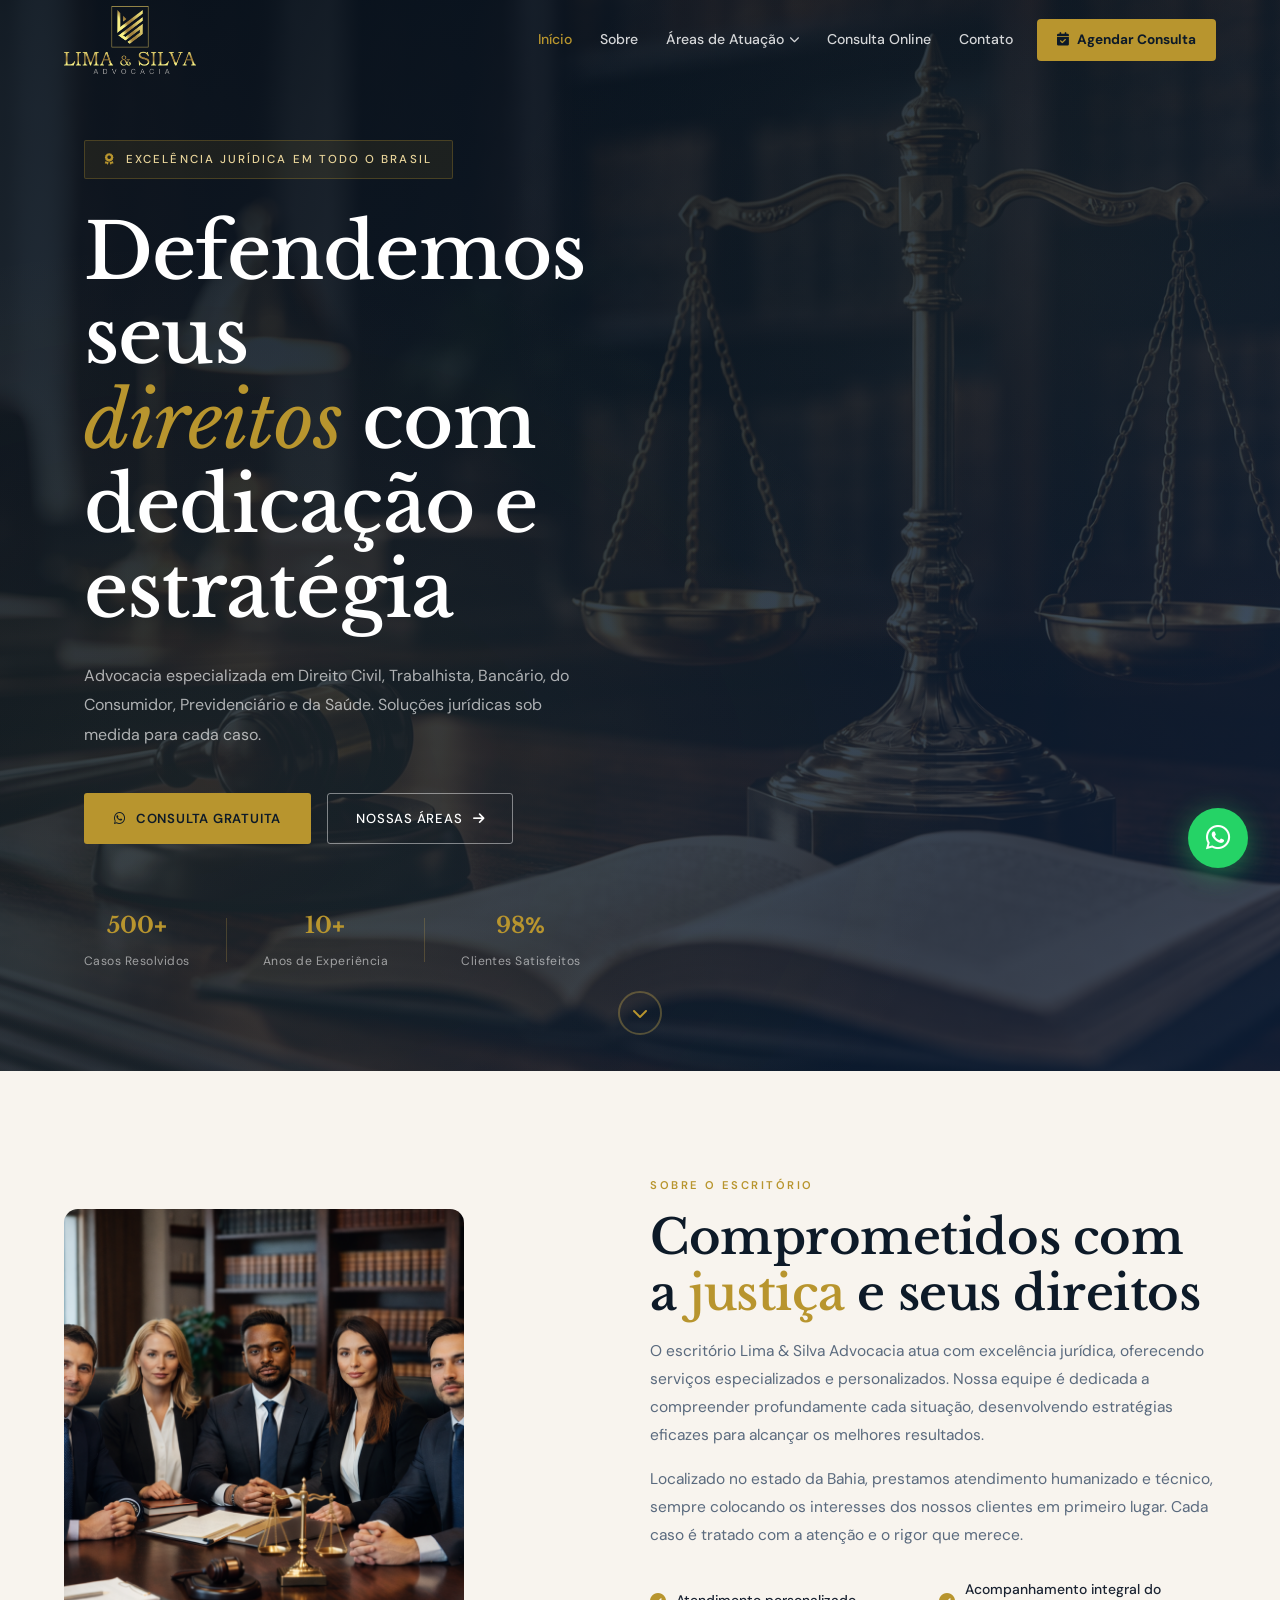
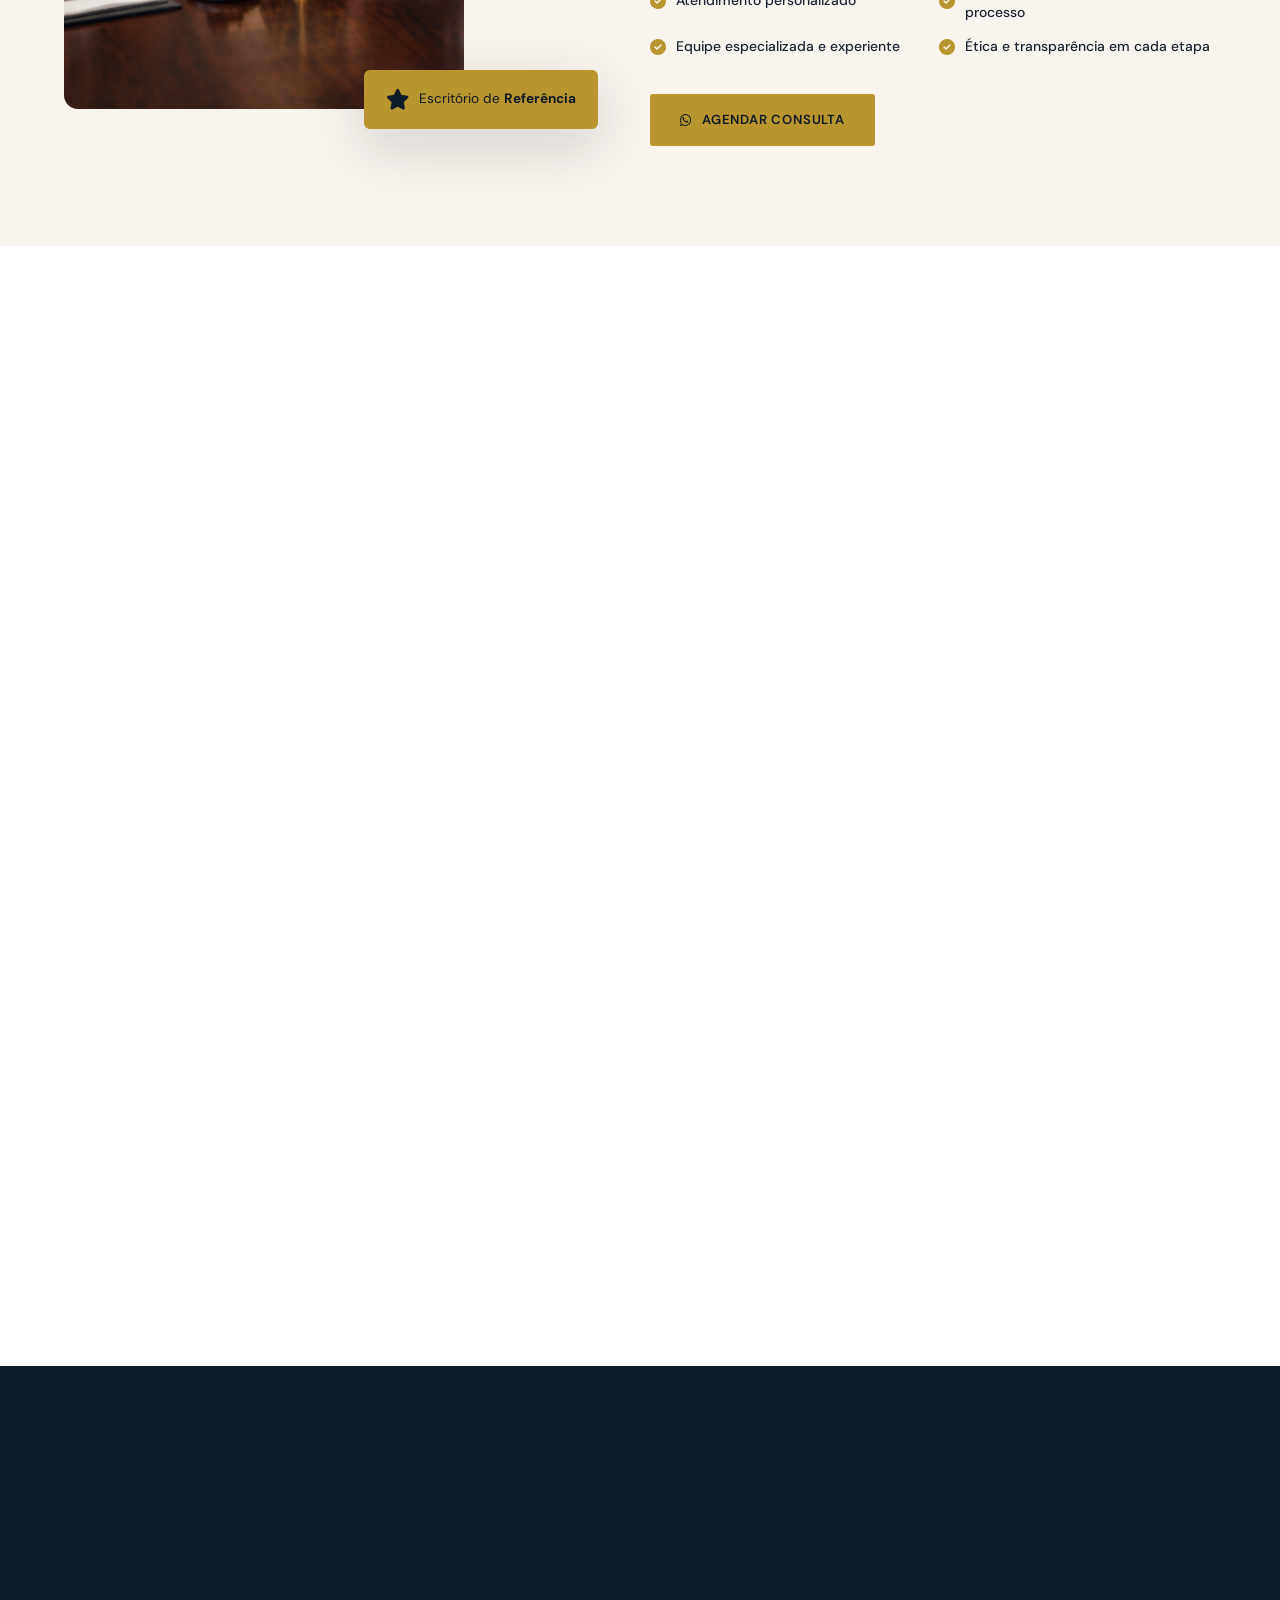
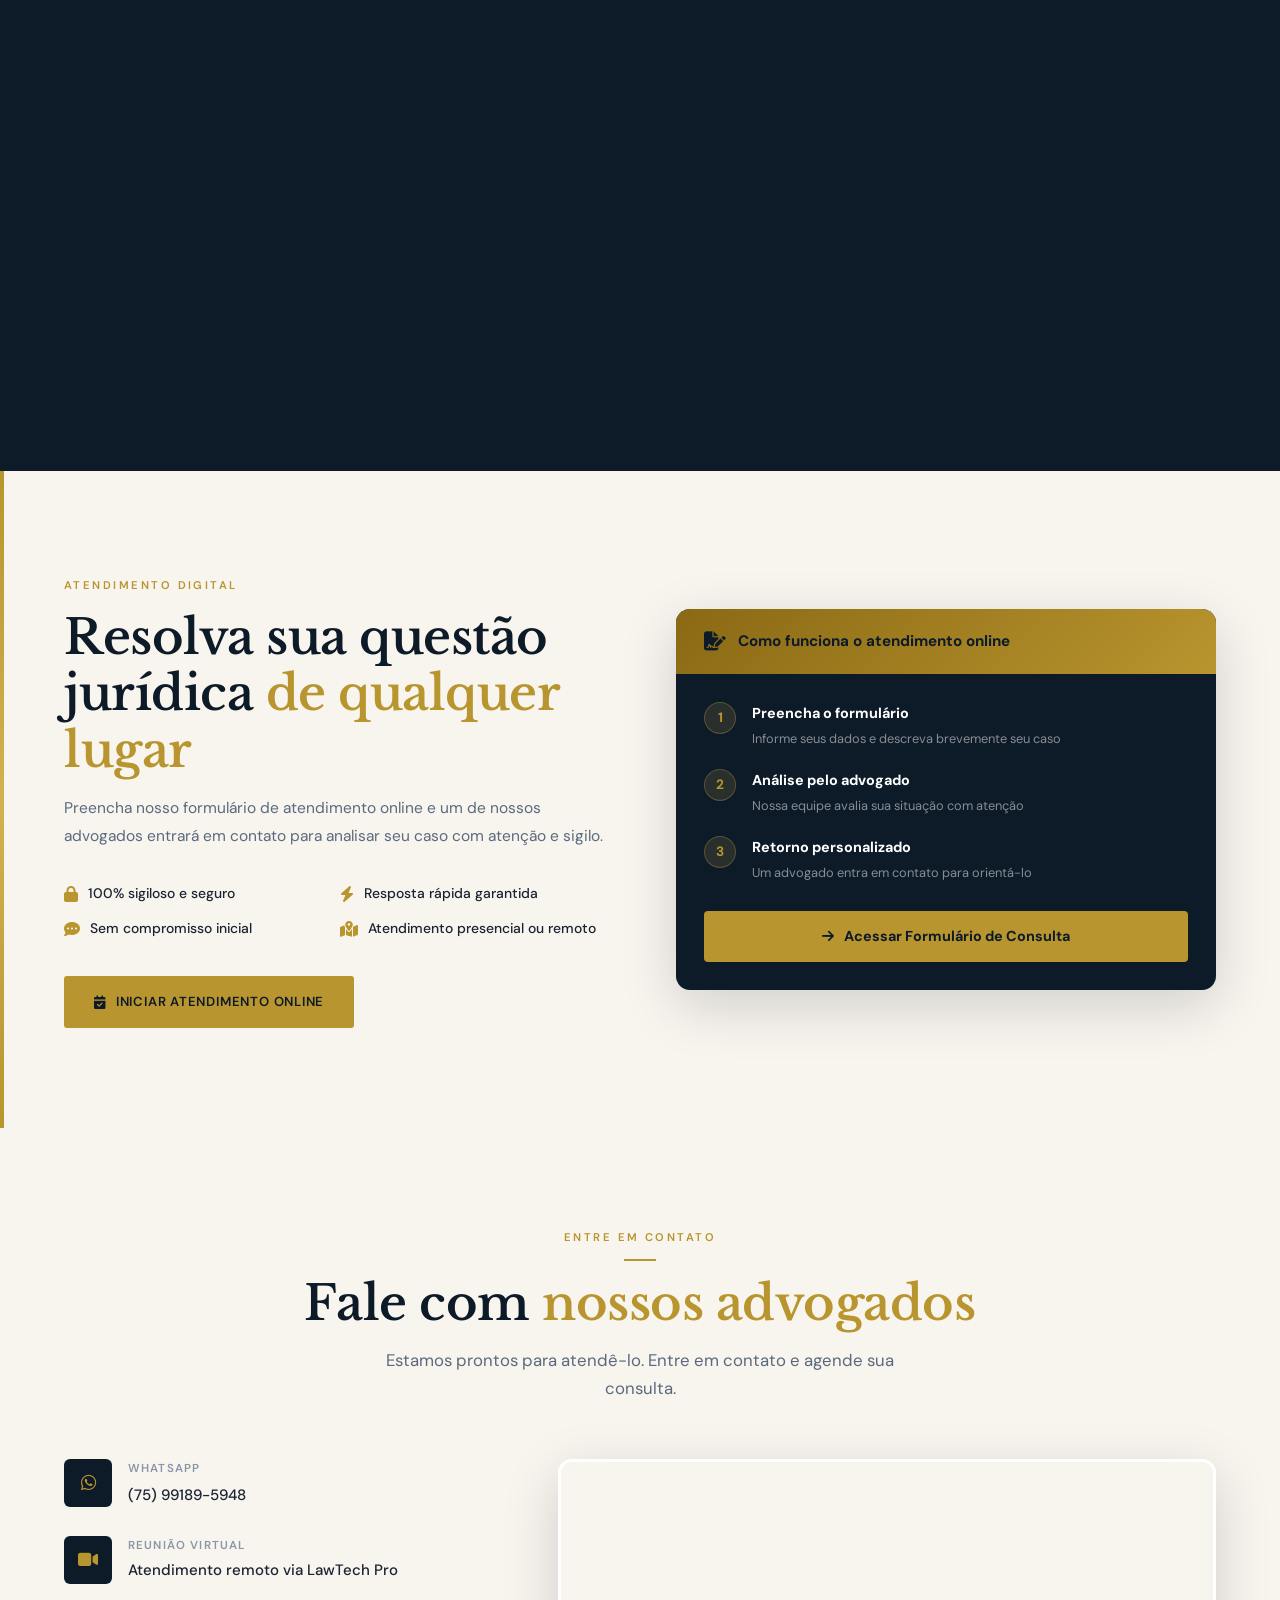
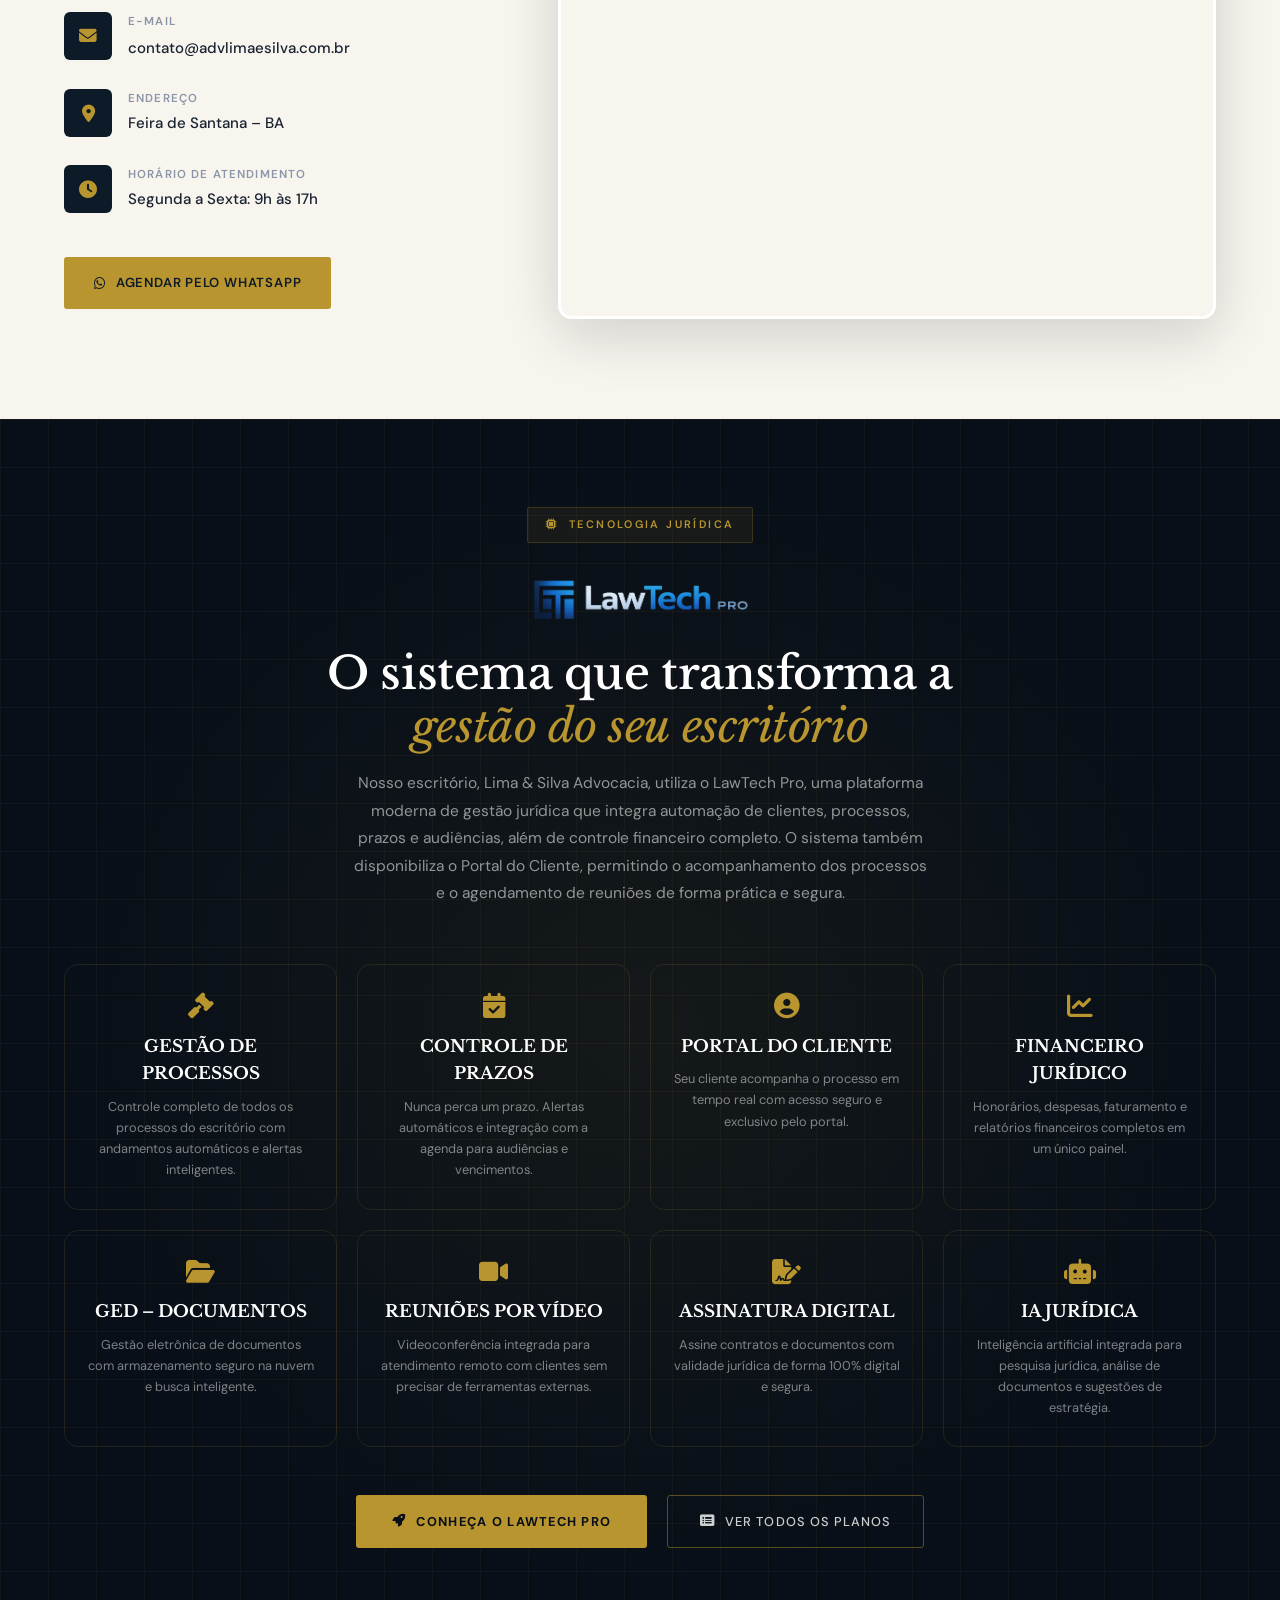
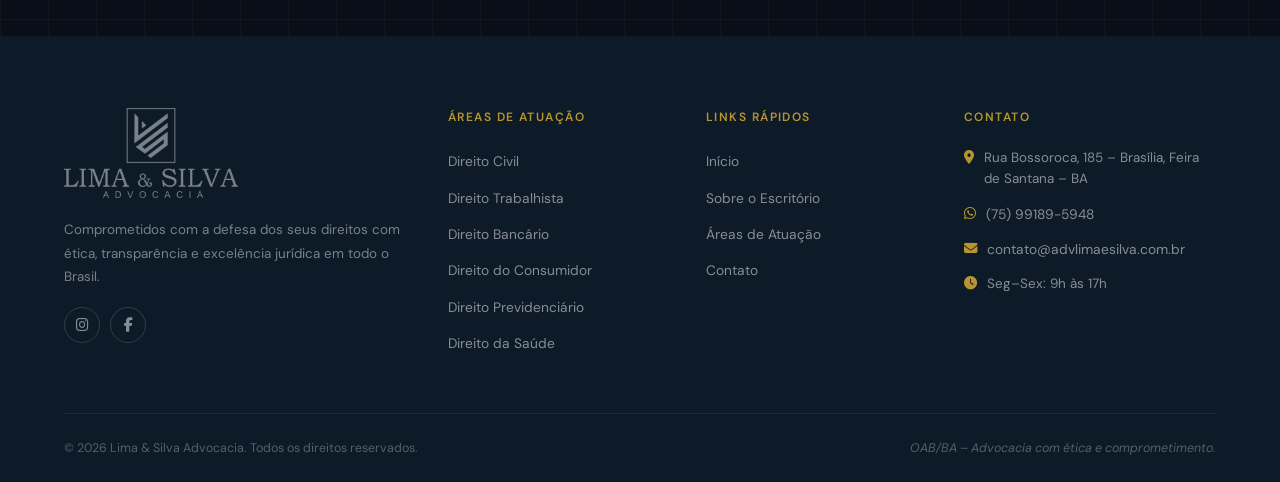
==== commit 1b58105f: "style: test Libre Baskerville as heading font Co-Authored-By: Claude Sonnet 4.6 <noreply@anthropic.c" ====
--- a/index.html
+++ b/index.html
@@ -30,7 +30,7 @@
   <!-- Fonts -->
   <link rel="preconnect" href="https://fonts.googleapis.com">
   <link rel="preconnect" href="https://fonts.gstatic.com" crossorigin>
-  <link href="https://fonts.googleapis.com/css2?family=Playfair+Display:ital,wght@0,400;0,600;0,700;1,400;1,600&family=DM+Sans:opsz,wght@9..40,300;9..40,400;9..40,500;9..40,600;9..40,700&display=swap" rel="stylesheet">
+  <link href="https://fonts.googleapis.com/css2?family=Libre+Baskerville:ital,wght@0,400;0,700;1,400&family=DM+Sans:opsz,wght@9..40,300;9..40,400;9..40,500;9..40,600;9..40,700&display=swap" rel="stylesheet">
   <link rel="stylesheet" href="https://cdnjs.cloudflare.com/ajax/libs/font-awesome/6.5.0/css/all.min.css">
   <link rel="stylesheet" href="style.css">
 
--- a/style.css
+++ b/style.css
@@ -22,7 +22,7 @@
   --radius:     6px;
   --radius-lg:  14px;
   --transition: all 0.32s ease;
-  --font-heading: 'Playfair Display', 'Georgia', serif;
+  --font-heading: 'Libre Baskerville', 'Georgia', serif;
   --font-body:    'DM Sans', system-ui, sans-serif;
 }
 
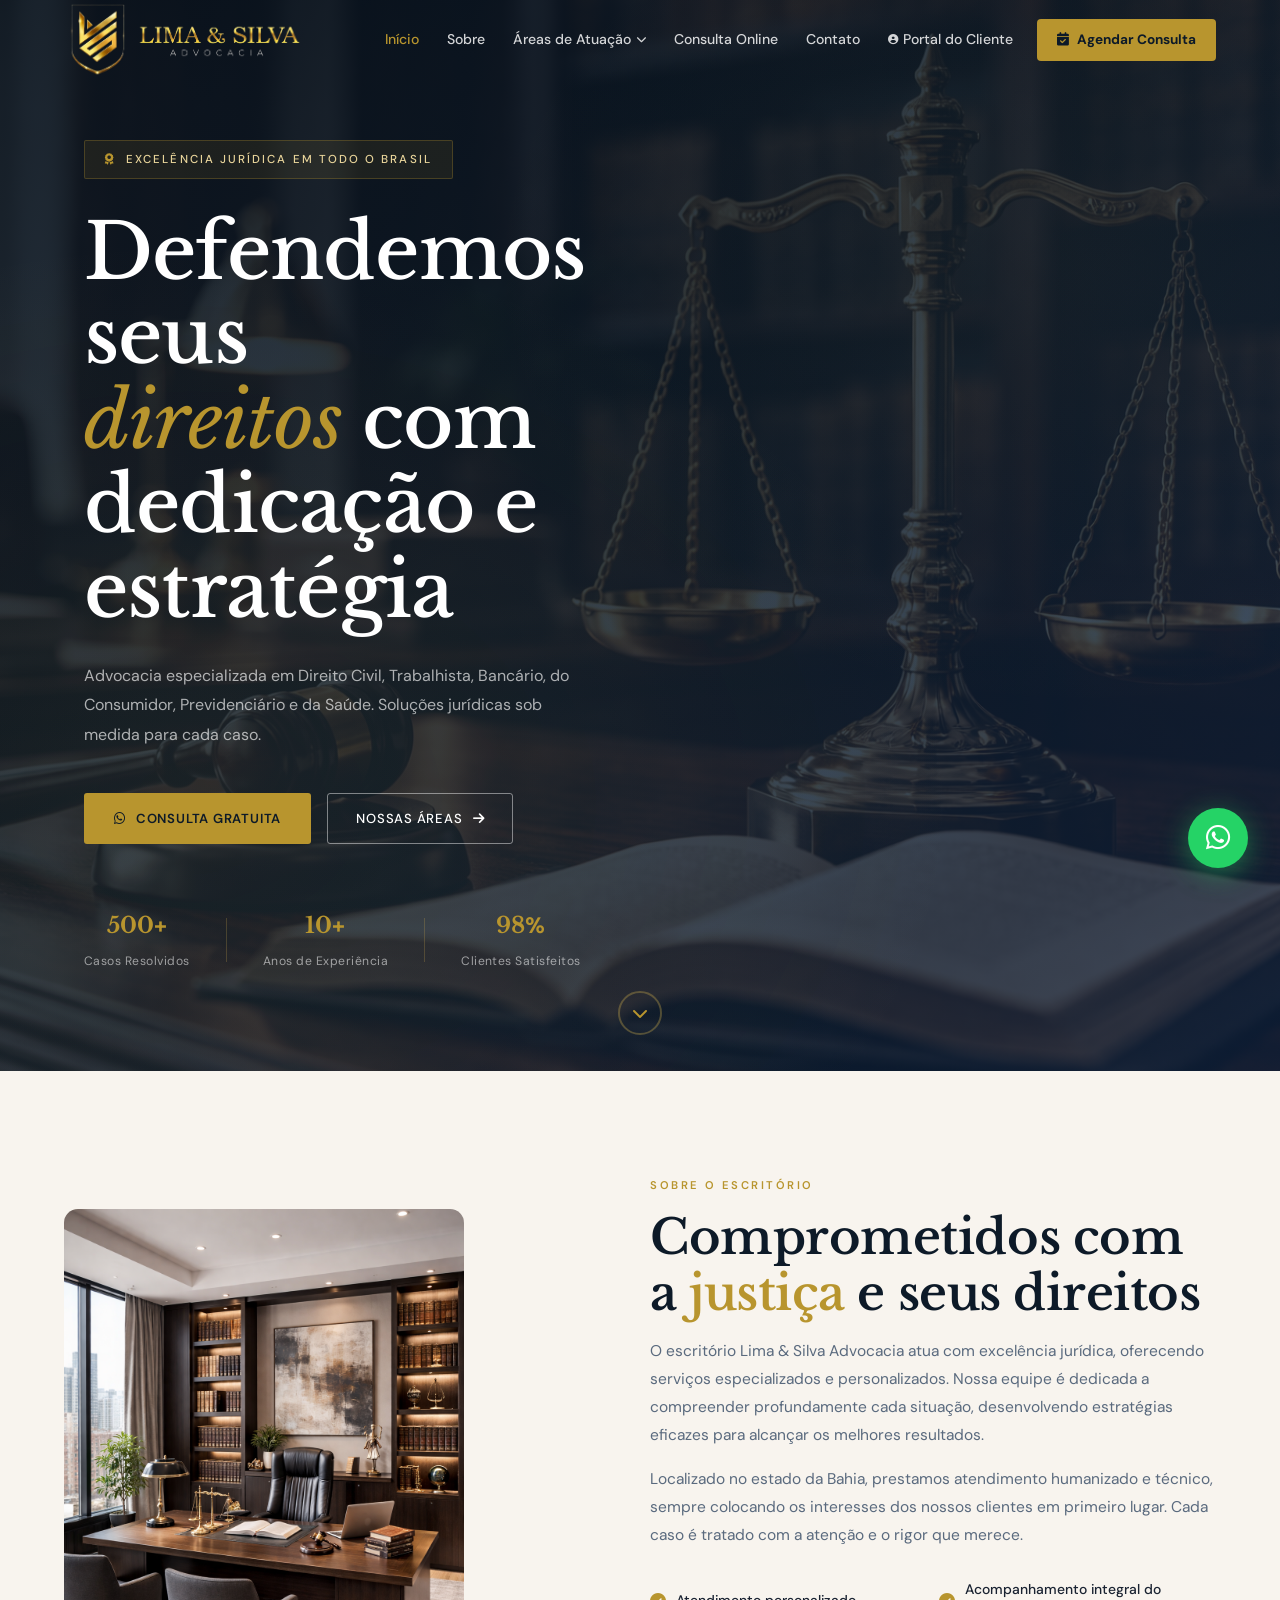
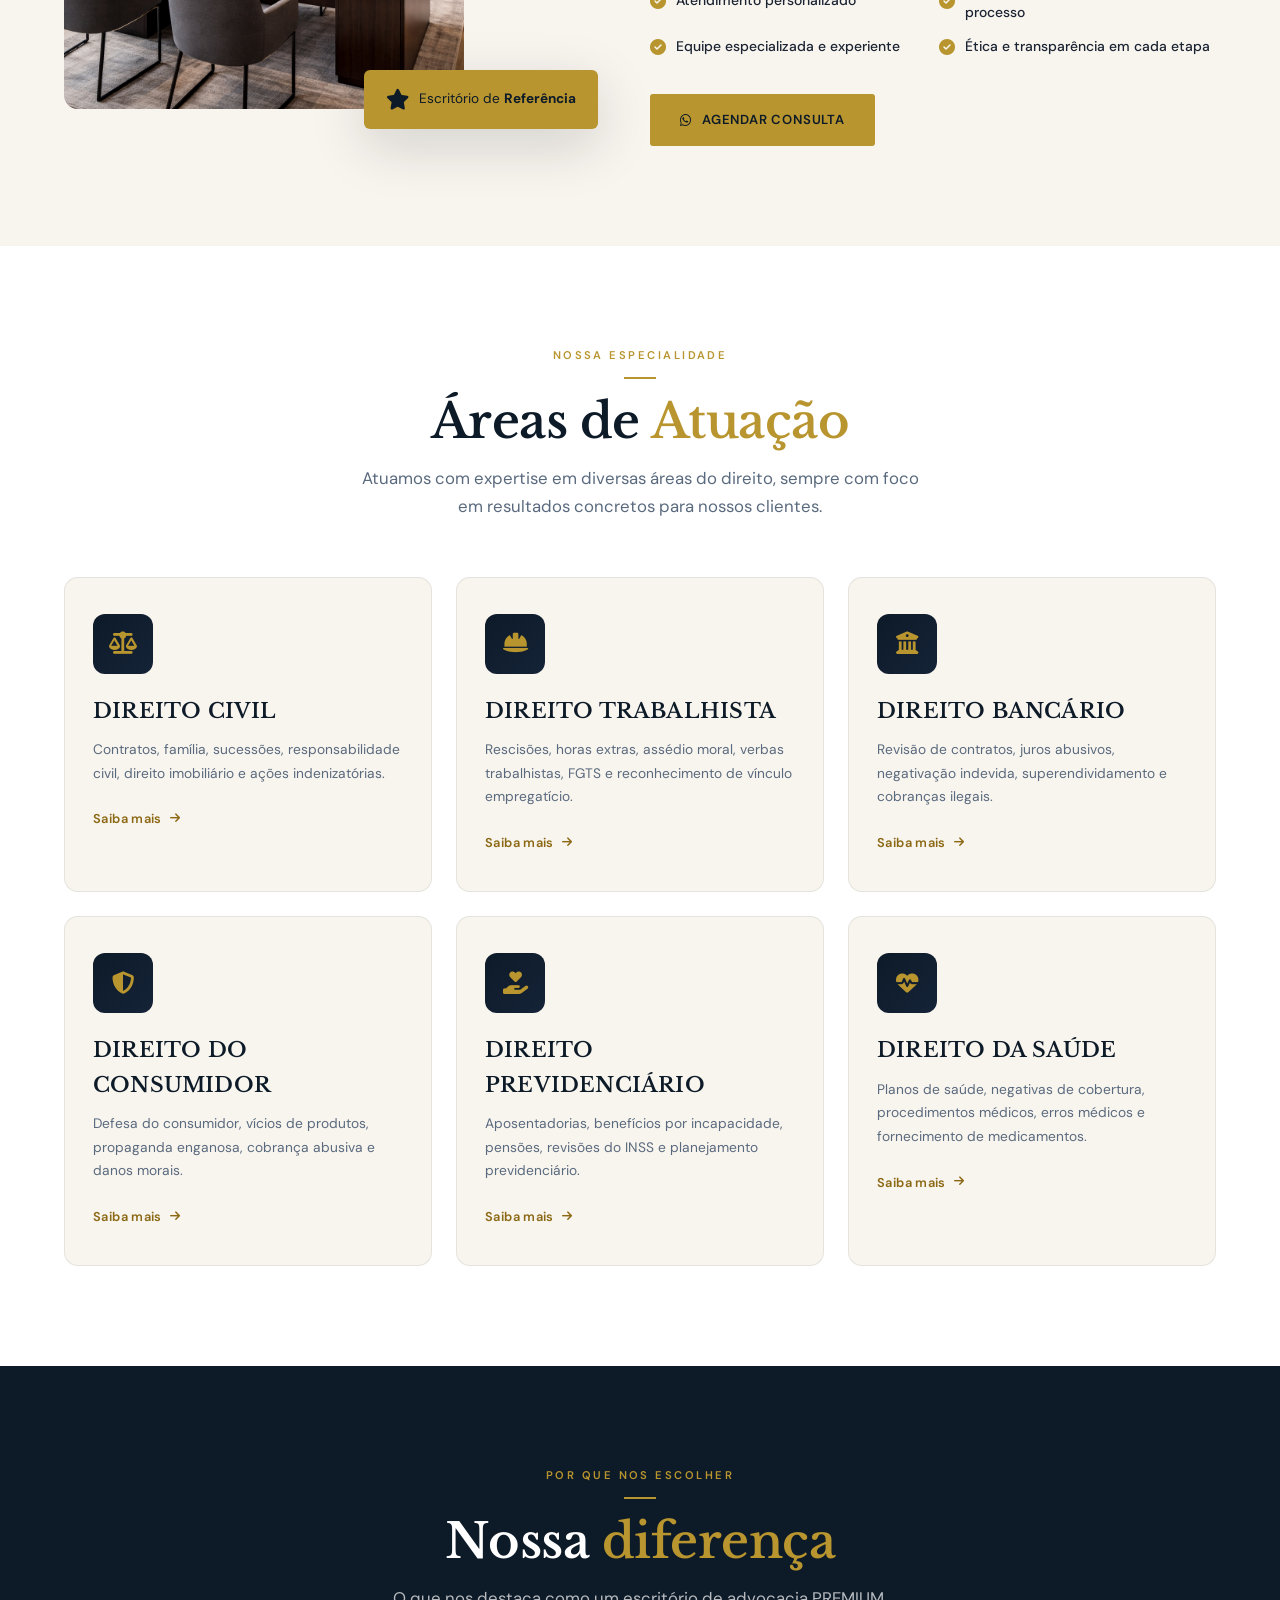
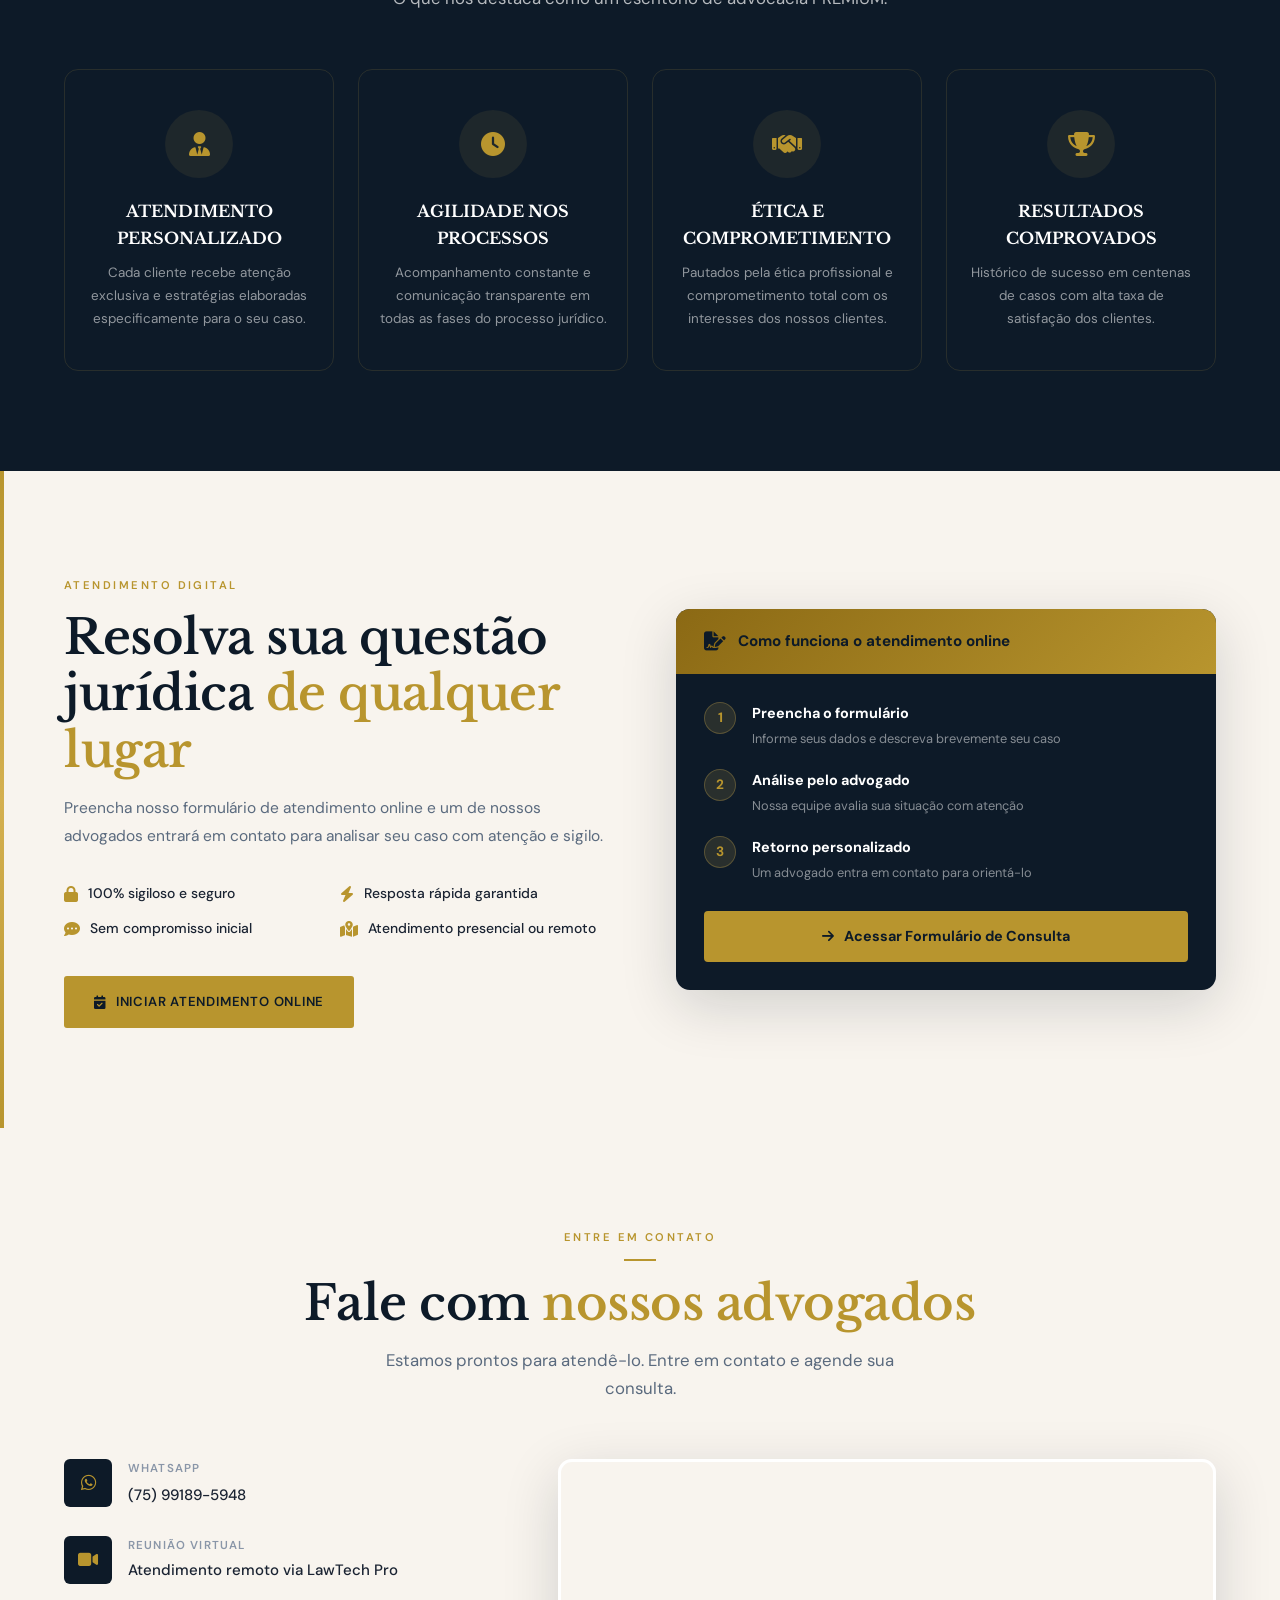
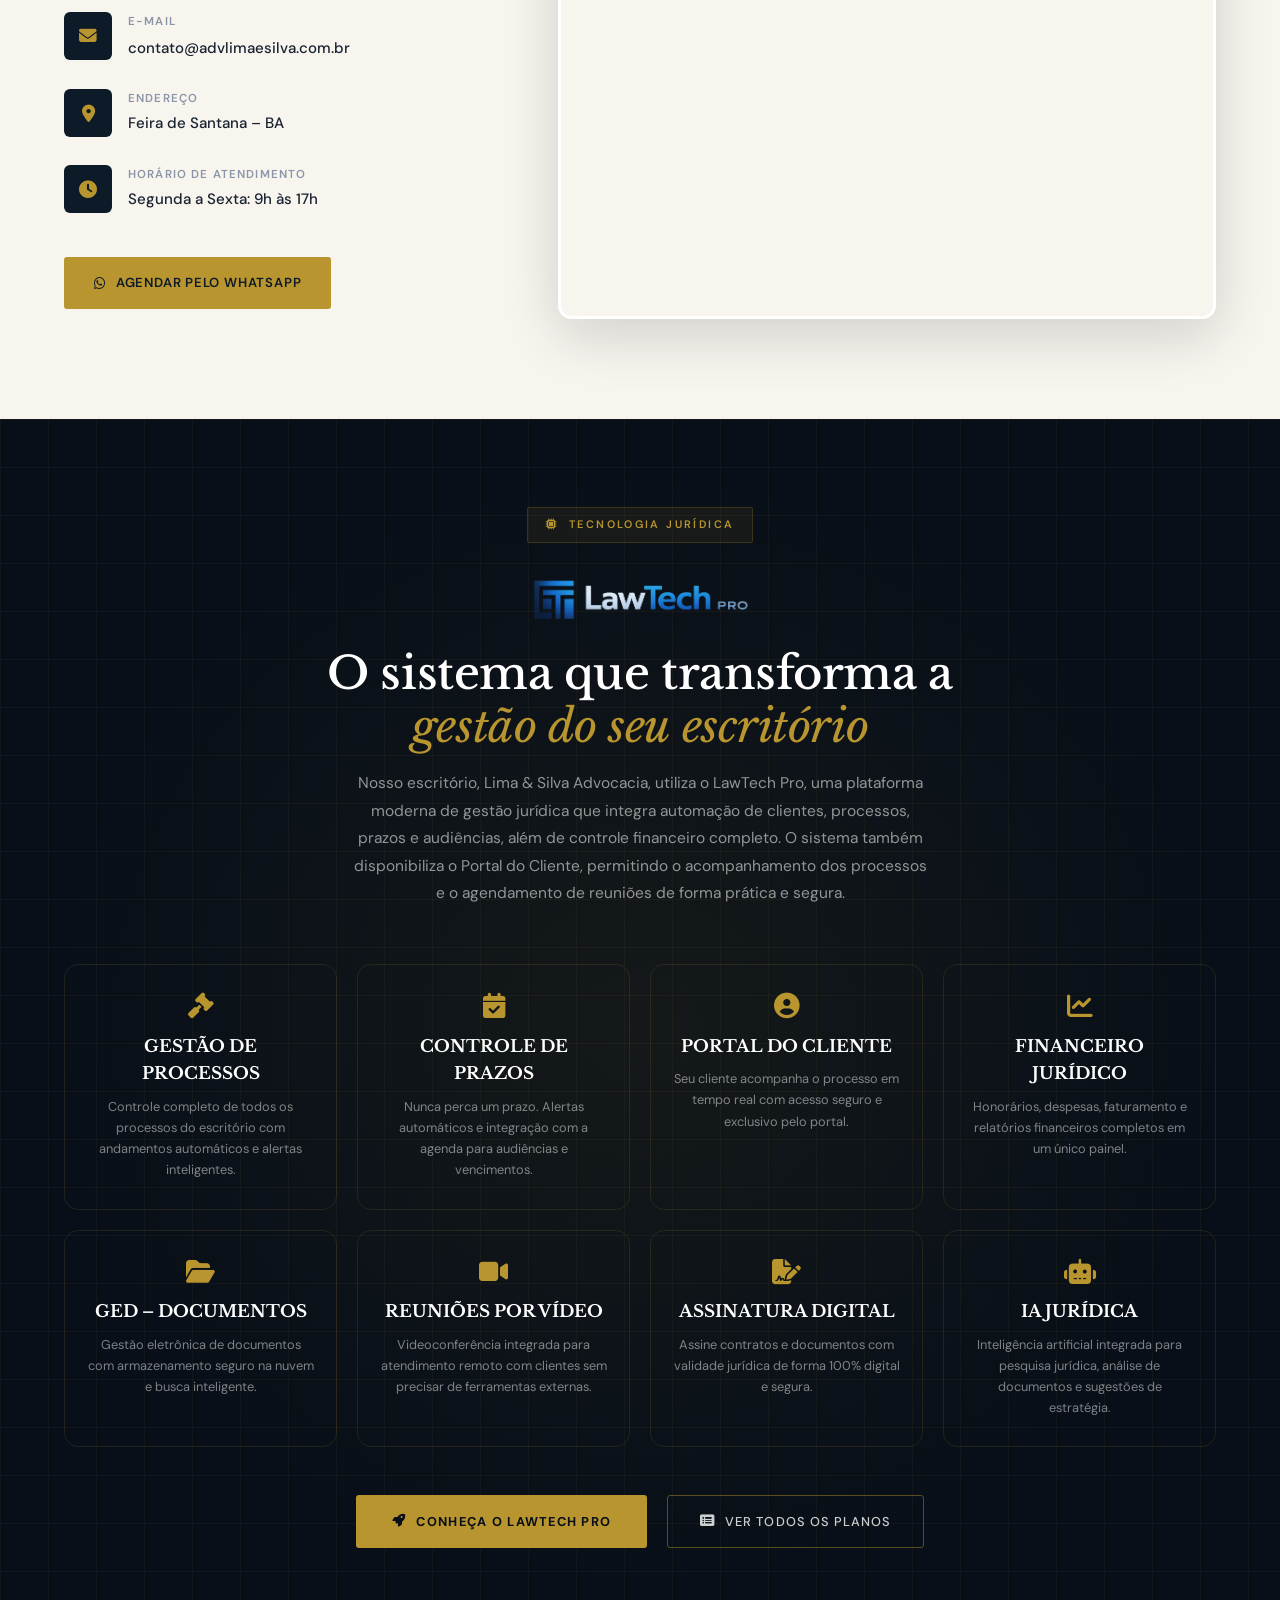
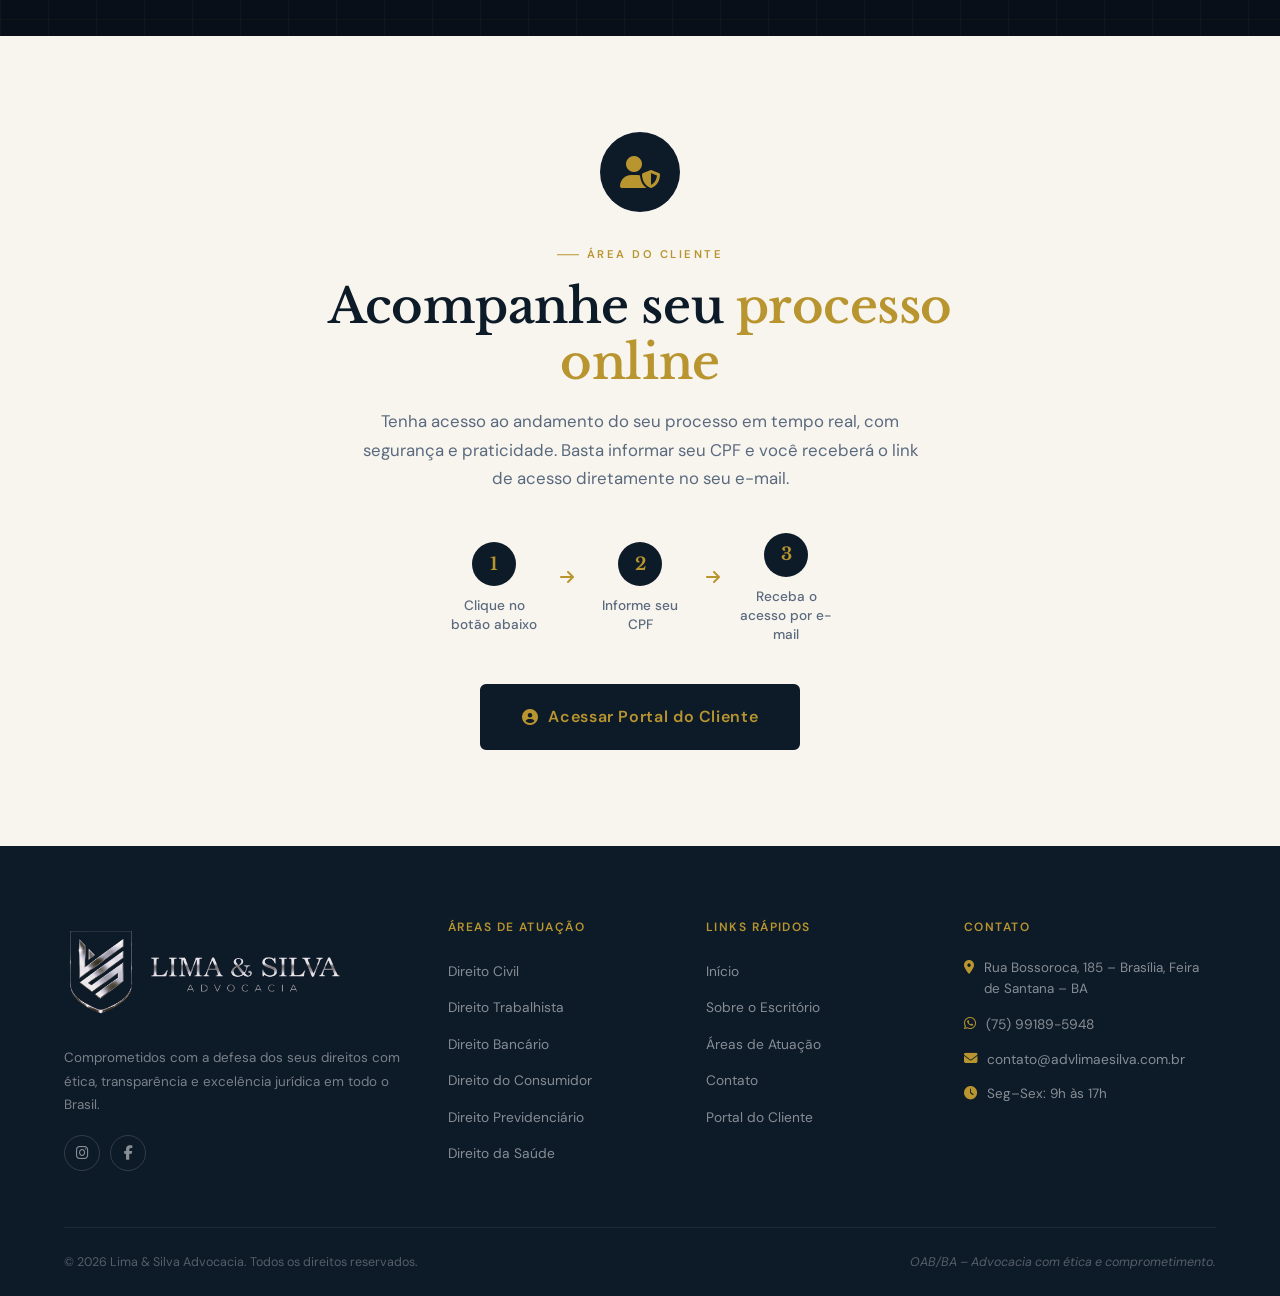
==== commit f89b8ec4: "feat: adiciona seção Portal do Cliente com link de acesso processual - Nova seção #portal antes do f" ====
--- a/index.html
+++ b/index.html
@@ -82,6 +82,7 @@
       </li>
       <li><a href="#consulta-online" class="nav-link">Consulta Online</a></li>
       <li><a href="#contato" class="nav-link">Contato</a></li>
+      <li><a href="#portal" class="nav-link"><i class="fas fa-user-circle"></i> Portal do Cliente</a></li>
       <li><a href="https://www.lawtechpro.com.br/p.html?id=1" class="nav-btn" target="_blank" rel="noopener"><i class="fas fa-calendar-check"></i> Agendar Consulta</a></li>
     </ul>
     <button class="hamburger" id="hamburger" aria-label="Abrir menu">
@@ -430,6 +431,39 @@
   </div>
 </section>
 
+<!-- ======== PORTAL DO CLIENTE ======== -->
+<section class="portal" id="portal">
+  <div class="container">
+    <div class="portal-inner fade-up">
+      <div class="portal-icon-wrap">
+        <i class="fas fa-user-shield"></i>
+      </div>
+      <span class="section-label">Área do Cliente</span>
+      <h2 class="section-title">Acompanhe seu <span class="gold">processo online</span></h2>
+      <p class="portal-desc">Tenha acesso ao andamento do seu processo em tempo real, com segurança e praticidade. Basta informar seu CPF e você receberá o link de acesso diretamente no seu e-mail.</p>
+      <div class="portal-steps">
+        <div class="portal-step">
+          <div class="portal-step-num">1</div>
+          <span>Clique no botão abaixo</span>
+        </div>
+        <div class="portal-step-arrow"><i class="fas fa-arrow-right"></i></div>
+        <div class="portal-step">
+          <div class="portal-step-num">2</div>
+          <span>Informe seu CPF</span>
+        </div>
+        <div class="portal-step-arrow"><i class="fas fa-arrow-right"></i></div>
+        <div class="portal-step">
+          <div class="portal-step-num">3</div>
+          <span>Receba o acesso por e-mail</span>
+        </div>
+      </div>
+      <a href="https://app.lawtechpro.com.br/acesso/limaesilva" class="btn-portal" target="_blank" rel="noopener">
+        <i class="fas fa-user-circle"></i> Acessar Portal do Cliente
+      </a>
+    </div>
+  </div>
+</section>
+
 <!-- ======== FOOTER ======== -->
 <footer class="footer">
   <div class="container">
@@ -460,6 +494,7 @@
           <li><a href="#sobre">Sobre o Escritório</a></li>
           <li><a href="#areas">Áreas de Atuação</a></li>
           <li><a href="#contato">Contato</a></li>
+          <li><a href="#portal">Portal do Cliente</a></li>
         </ul>
       </div>
       <div class="footer-col">
--- a/style.css
+++ b/style.css
@@ -37,7 +37,7 @@
 
 /* === LOGO IMAGE === */
 .logo-img {
-  height: 68px;
+  height: 82px;
   width: auto;
   max-width: 240px;
   object-fit: contain;
@@ -46,7 +46,7 @@
   flex-shrink: 0;
 }
 .footer-logo-img {
-  height: 90px;
+  height: 108px;
   width: auto;
   max-width: 280px;
   object-fit: contain;
@@ -749,6 +749,107 @@
 @media (max-width: 768px) {
   .lead-grid { grid-template-columns: 1fr; gap: 40px; }
   .lead-benefits { grid-template-columns: 1fr; }
+}
+
+/* ========================================
+   PORTAL DO CLIENTE
+   ======================================== */
+.portal {
+  background: var(--cream);
+  padding: 96px 0;
+}
+.portal-inner {
+  text-align: center;
+  max-width: 720px;
+  margin: 0 auto;
+}
+.portal-icon-wrap {
+  width: 80px;
+  height: 80px;
+  background: var(--navy);
+  border-radius: 50%;
+  display: flex;
+  align-items: center;
+  justify-content: center;
+  margin: 0 auto 28px;
+}
+.portal-icon-wrap i {
+  font-size: 2rem;
+  color: var(--gold);
+}
+.portal-desc {
+  font-size: 1.05rem;
+  color: var(--text-light);
+  max-width: 560px;
+  margin: 0 auto 40px;
+  line-height: 1.7;
+}
+.portal-steps {
+  display: flex;
+  align-items: center;
+  justify-content: center;
+  gap: 16px;
+  margin-bottom: 40px;
+  flex-wrap: wrap;
+}
+.portal-step {
+  display: flex;
+  flex-direction: column;
+  align-items: center;
+  gap: 10px;
+}
+.portal-step-num {
+  width: 44px;
+  height: 44px;
+  background: var(--navy);
+  color: var(--gold);
+  font-family: var(--font-heading);
+  font-size: 1.1rem;
+  font-weight: 700;
+  border-radius: 50%;
+  display: flex;
+  align-items: center;
+  justify-content: center;
+}
+.portal-step span {
+  font-size: 0.85rem;
+  color: var(--text-light);
+  font-weight: 500;
+  max-width: 100px;
+  text-align: center;
+  line-height: 1.4;
+}
+.portal-step-arrow {
+  color: var(--gold);
+  font-size: 1rem;
+  margin-bottom: 20px;
+}
+.btn-portal {
+  display: inline-flex;
+  align-items: center;
+  gap: 10px;
+  background: var(--navy);
+  color: var(--gold);
+  font-family: var(--font-body);
+  font-size: 1rem;
+  font-weight: 600;
+  letter-spacing: 0.04em;
+  padding: 18px 40px;
+  border-radius: var(--radius);
+  border: 2px solid var(--navy);
+  transition: var(--transition);
+}
+.btn-portal:hover {
+  background: var(--gold);
+  color: var(--navy);
+  border-color: var(--gold);
+  transform: translateY(-2px);
+  box-shadow: 0 12px 32px rgba(184,149,46,0.3);
+}
+@media (max-width: 768px) {
+  .portal-step-arrow { display: none; }
+  .portal-steps { gap: 20px; }
+  .portal { padding: 72px 0; }
 }
 
 /* ========================================
@@ -1236,7 +1337,7 @@
   .dropdown.open .dropdown-menu { display: block; }
   .nav-link { width: 100%; }
   .nav-btn { width: 100%; justify-content: center; margin-left: 0; margin-top: 8px; }
-  .logo-img { height: 52px; }
+  .logo-img { height: 62px; }
 }
 
 @media (max-width: 768px) {
@@ -1271,6 +1372,6 @@
   .why-grid { grid-template-columns: 1fr; }
   .hero-title { font-size: 2rem; }
   .area-hero h1 { font-size: 1.8rem; }
-  .logo-img { height: 44px; }
+  .logo-img { height: 53px; }
   .nav-container { padding: 0 16px; }
-}
+}
